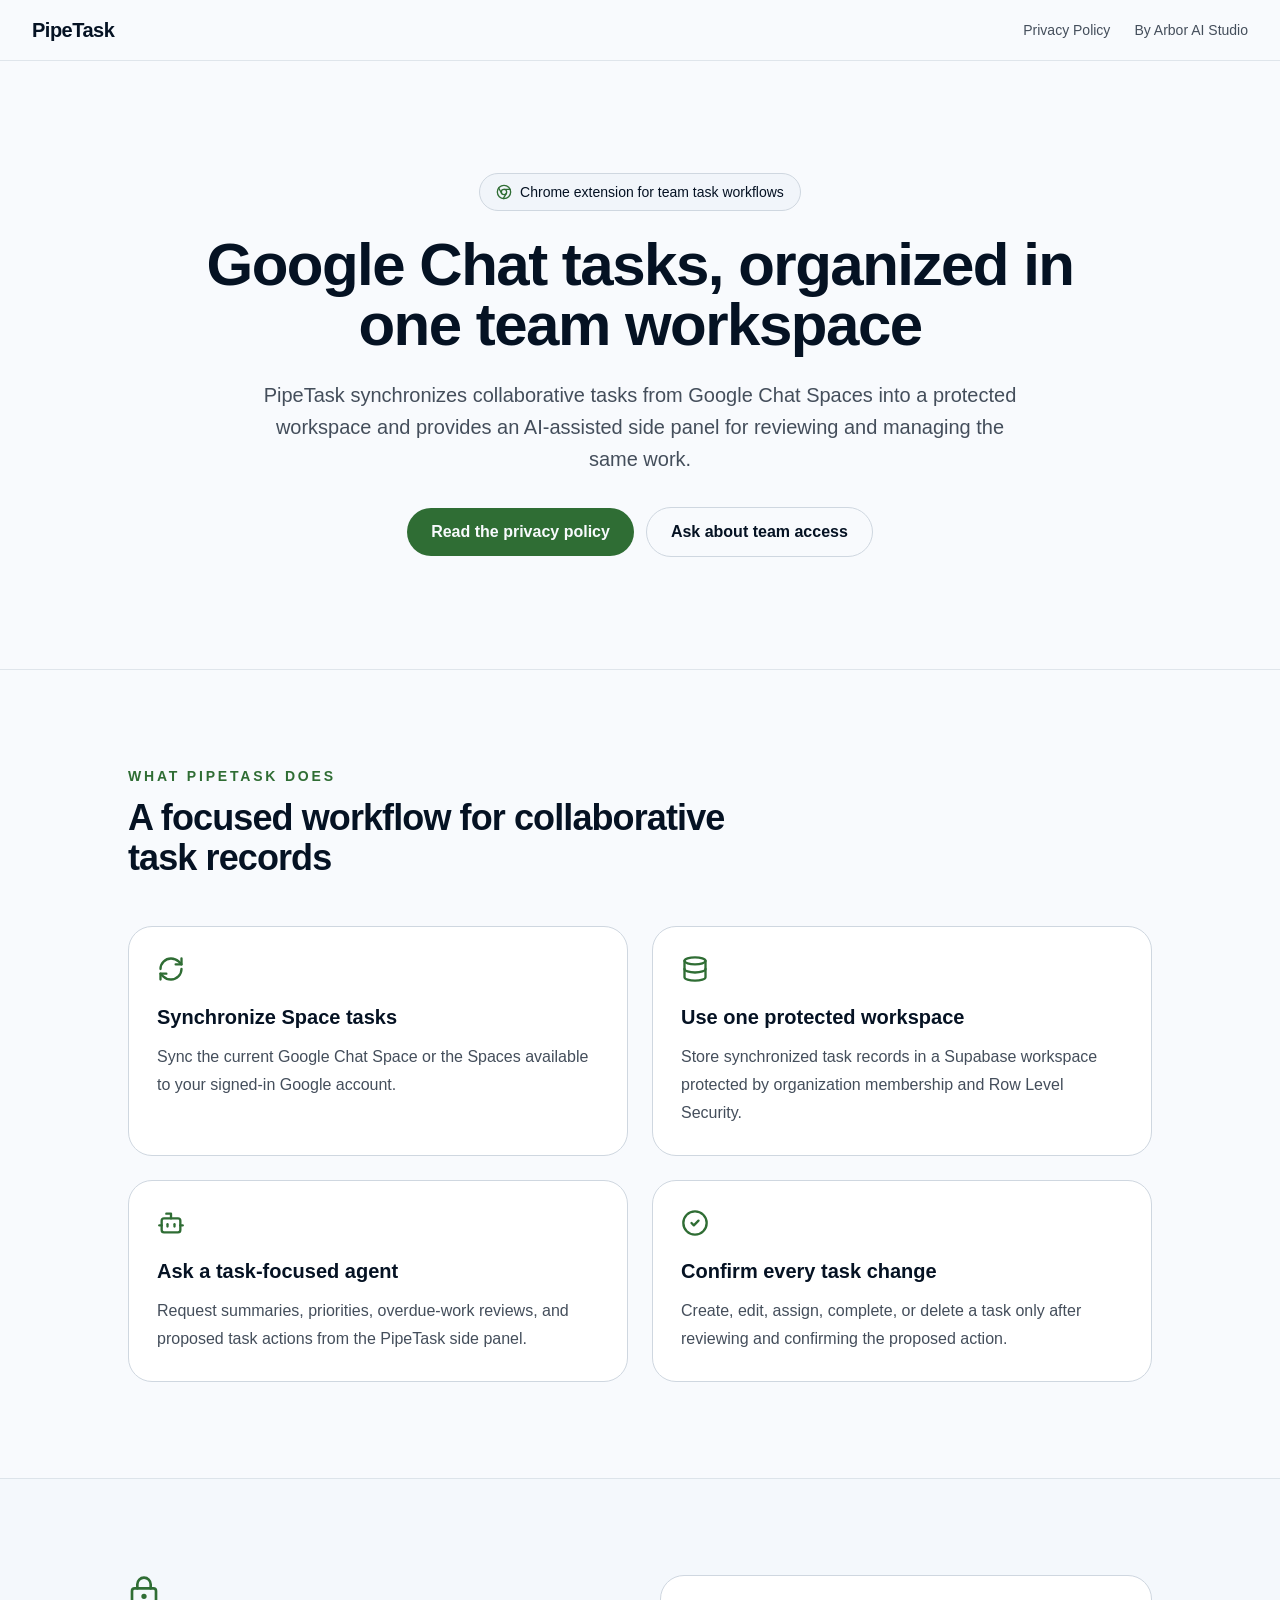
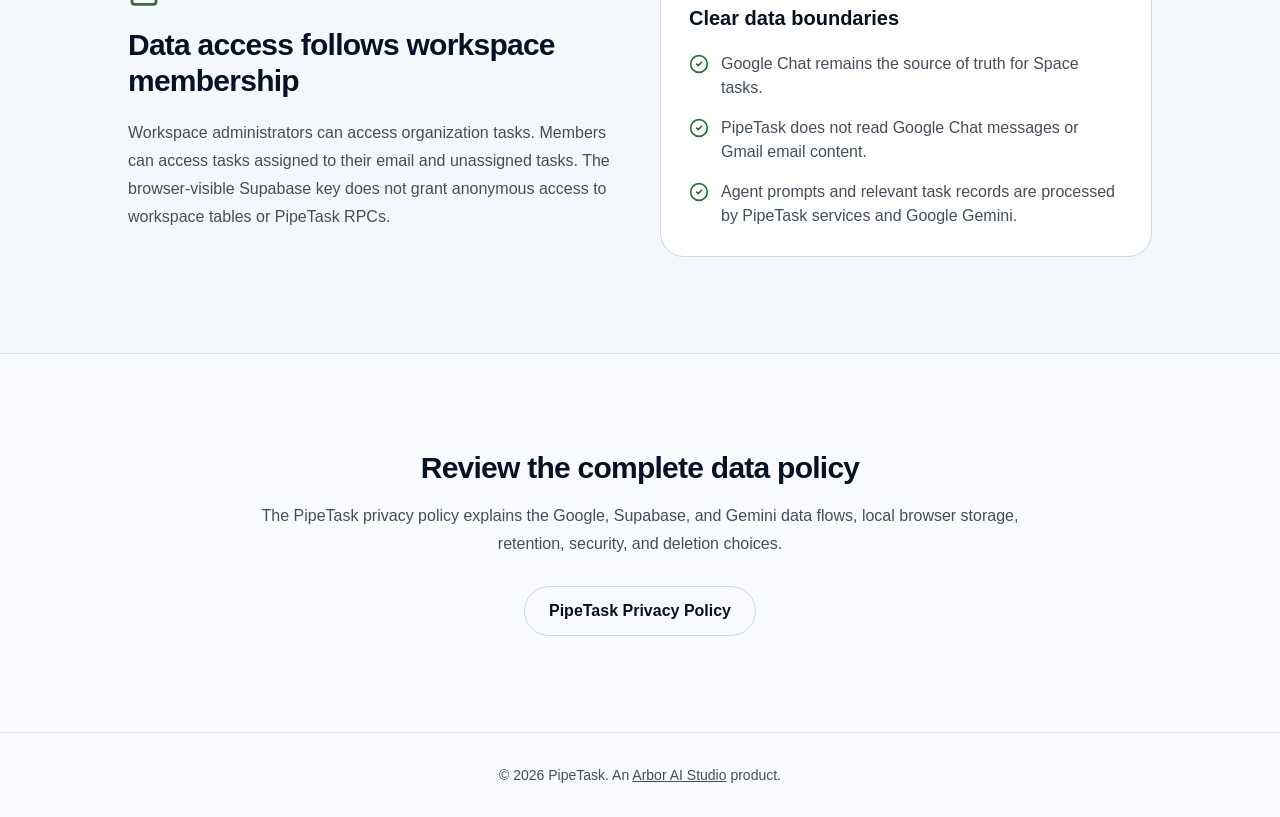
==== index.html @ 5730188e "Publish PipeTask website arboraistudio/code-pipetask-website@351ba326dbf4e23a617aa575cba2c855c7547c4" ====
<!DOCTYPE html><html lang="en"><head><meta charSet="utf-8"/><meta name="viewport" content="width=device-width, initial-scale=1"/><link rel="stylesheet" href="/_next/static/chunks/36r_zrh9l3noc.css" data-precedence="next"/><link rel="preload" as="script" fetchPriority="low" href="/_next/static/chunks/3z5q_p4msz2ha.js"/><script src="/_next/static/chunks/15orcrkp-_9ct.js" async=""></script><script src="/_next/static/chunks/2nykiepra7i1k.js" async=""></script><script src="/_next/static/chunks/0y-qmi6py9vt0.js" async=""></script><script src="/_next/static/chunks/turbopack-1_6kmb9wb6nxy.js" async=""></script><script src="/_next/static/chunks/05-c3ty_6dwfk.js" async=""></script><script src="/_next/static/chunks/14mrh2-p_w84d.js" async=""></script><script src="/_next/static/chunks/1rxncug86bump.js" async=""></script><title>PipeTask | Google Chat Task Workspace</title><meta name="description" content="PipeTask synchronizes Google Chat Space tasks into a protected team workspace with an AI-assisted Chrome side panel."/><link rel="canonical" href="https://pipetask.arboraistudio.com/"/><meta property="og:title" content="PipeTask | Google Chat Task Workspace"/><meta property="og:description" content="Synchronize Google Chat Space tasks, review team work, and confirm task actions from a Chrome side panel."/><meta property="og:url" content="https://pipetask.arboraistudio.com/"/><meta property="og:type" content="website"/><meta name="twitter:card" content="summary_large_image"/><meta name="twitter:title" content="PipeTask | Google Chat Task Workspace"/><meta name="twitter:description" content="Synchronize Google Chat Space tasks, review team work, and confirm task actions from a Chrome side panel."/><script src="/_next/static/chunks/0cz1d0mv5g_q7.js" noModule=""></script></head><body class="antialiased min-h-screen"><div hidden=""><!--$--><!--/$--></div><script type="application/ld+json">{"@context":"https://schema.org","@type":"SoftwareApplication","name":"PipeTask","applicationCategory":"BusinessApplication","operatingSystem":"Google Chrome","description":"A Chrome extension that synchronizes Google Chat Space tasks into a protected team workspace with an AI-assisted task interface.","url":"https://pipetask.arboraistudio.com/","creator":{"@type":"Organization","name":"Arbor AI Studio","url":"https://arboraistudio.com"},"featureList":["Synchronize Space tasks","Use one protected workspace","Ask a task-focused agent","Confirm every task change"]}</script><script type="application/ld+json">{"@context":"https://schema.org","@type":"BreadcrumbList","itemListElement":[{"@type":"ListItem","position":1,"name":"PipeTask","item":"https://pipetask.arboraistudio.com/"}]}</script><div class="min-h-screen"><header class="border-b border-border/60 py-4"><div class="mx-auto w-full max-w-screen-xl px-4 md:px-8"><div class="flex items-center justify-between"><a class="text-xl font-bold tracking-tight" href="/">PipeTask</a><nav class="flex items-center gap-6 text-sm font-medium"><a class="text-muted-foreground hover:text-foreground transition-colors" href="/privacy/">Privacy Policy</a><a href="https://arboraistudio.com" target="_blank" rel="noopener noreferrer" class="text-muted-foreground hover:text-foreground transition-colors">By Arbor AI Studio</a></nav></div></div></header><section class="border-b border-border/60 py-20 md:py-28"><div class="mx-auto w-full max-w-screen-xl px-4 md:px-8"><div class="mx-auto max-w-4xl text-center"><div class="mb-6 inline-flex items-center gap-2 rounded-full border border-border bg-muted/50 px-4 py-2 text-sm font-medium"><svg xmlns="http://www.w3.org/2000/svg" width="24" height="24" viewBox="0 0 24 24" fill="none" stroke="currentColor" stroke-width="2" stroke-linecap="round" stroke-linejoin="round" class="lucide lucide-chromium size-4 text-primary" aria-hidden="true"><path d="M10.88 21.94 15.46 14"></path><path d="M21.17 8H12"></path><path d="M3.95 6.06 8.54 14"></path><circle cx="12" cy="12" r="10"></circle><circle cx="12" cy="12" r="4"></circle></svg>Chrome extension for team task workflows</div><h1 class="text-4xl font-bold tracking-tight md:text-6xl">Google Chat tasks, organized in one team workspace</h1><p class="mx-auto mt-6 max-w-3xl text-lg leading-8 text-muted-foreground md:text-xl">PipeTask synchronizes collaborative tasks from Google Chat Spaces into a protected workspace and provides an AI-assisted side panel for reviewing and managing the same work.</p><div class="mt-8 flex flex-col items-center justify-center gap-3 sm:flex-row"><a class="inline-flex min-h-11 items-center justify-center rounded-full bg-primary px-6 py-3 font-semibold text-primary-foreground transition-colors hover:bg-primary/90" href="/privacy/">Read the privacy policy</a><a href="https://arboraistudio.com/contact" class="inline-flex min-h-11 items-center justify-center rounded-full border border-border px-6 py-3 font-semibold transition-colors hover:bg-muted">Ask about team access</a></div></div></div></section><section class="py-20 md:py-24"><div class="mx-auto w-full max-w-screen-xl px-4 md:px-8"><div class="mx-auto max-w-5xl"><div class="mb-12 max-w-2xl"><p class="text-sm font-semibold uppercase tracking-[0.2em] text-primary">What PipeTask does</p><h2 class="mt-3 text-3xl font-bold tracking-tight md:text-4xl">A focused workflow for collaborative task records</h2></div><div class="grid gap-6 md:grid-cols-2"><article class="rounded-3xl border border-border bg-card p-7"><svg xmlns="http://www.w3.org/2000/svg" width="24" height="24" viewBox="0 0 24 24" fill="none" stroke="currentColor" stroke-width="2" stroke-linecap="round" stroke-linejoin="round" class="lucide lucide-refresh-cw mb-5 size-7 text-primary" aria-hidden="true"><path d="M3 12a9 9 0 0 1 9-9 9.75 9.75 0 0 1 6.74 2.74L21 8"></path><path d="M21 3v5h-5"></path><path d="M21 12a9 9 0 0 1-9 9 9.75 9.75 0 0 1-6.74-2.74L3 16"></path><path d="M8 16H3v5"></path></svg><h3 class="text-xl font-semibold">Synchronize Space tasks</h3><p class="mt-3 leading-7 text-muted-foreground">Sync the current Google Chat Space or the Spaces available to your signed-in Google account.</p></article><article class="rounded-3xl border border-border bg-card p-7"><svg xmlns="http://www.w3.org/2000/svg" width="24" height="24" viewBox="0 0 24 24" fill="none" stroke="currentColor" stroke-width="2" stroke-linecap="round" stroke-linejoin="round" class="lucide lucide-database mb-5 size-7 text-primary" aria-hidden="true"><ellipse cx="12" cy="5" rx="9" ry="3"></ellipse><path d="M3 5V19A9 3 0 0 0 21 19V5"></path><path d="M3 12A9 3 0 0 0 21 12"></path></svg><h3 class="text-xl font-semibold">Use one protected workspace</h3><p class="mt-3 leading-7 text-muted-foreground">Store synchronized task records in a Supabase workspace protected by organization membership and Row Level Security.</p></article><article class="rounded-3xl border border-border bg-card p-7"><svg xmlns="http://www.w3.org/2000/svg" width="24" height="24" viewBox="0 0 24 24" fill="none" stroke="currentColor" stroke-width="2" stroke-linecap="round" stroke-linejoin="round" class="lucide lucide-bot mb-5 size-7 text-primary" aria-hidden="true"><path d="M12 8V4H8"></path><rect width="16" height="12" x="4" y="8" rx="2"></rect><path d="M2 14h2"></path><path d="M20 14h2"></path><path d="M15 13v2"></path><path d="M9 13v2"></path></svg><h3 class="text-xl font-semibold">Ask a task-focused agent</h3><p class="mt-3 leading-7 text-muted-foreground">Request summaries, priorities, overdue-work reviews, and proposed task actions from the PipeTask side panel.</p></article><article class="rounded-3xl border border-border bg-card p-7"><svg xmlns="http://www.w3.org/2000/svg" width="24" height="24" viewBox="0 0 24 24" fill="none" stroke="currentColor" stroke-width="2" stroke-linecap="round" stroke-linejoin="round" class="lucide lucide-circle-check mb-5 size-7 text-primary" aria-hidden="true"><circle cx="12" cy="12" r="10"></circle><path d="m9 12 2 2 4-4"></path></svg><h3 class="text-xl font-semibold">Confirm every task change</h3><p class="mt-3 leading-7 text-muted-foreground">Create, edit, assign, complete, or delete a task only after reviewing and confirming the proposed action.</p></article></div></div></div></section><section class="border-y border-border/60 bg-muted/30 py-20 md:py-24"><div class="mx-auto w-full max-w-screen-xl px-4 md:px-8"><div class="mx-auto grid max-w-5xl gap-10 md:grid-cols-2"><div><svg xmlns="http://www.w3.org/2000/svg" width="24" height="24" viewBox="0 0 24 24" fill="none" stroke="currentColor" stroke-width="2" stroke-linecap="round" stroke-linejoin="round" class="lucide lucide-lock-keyhole mb-5 size-8 text-primary" aria-hidden="true"><circle cx="12" cy="16" r="1"></circle><rect x="3" y="10" width="18" height="12" rx="2"></rect><path d="M7 10V7a5 5 0 0 1 10 0v3"></path></svg><h2 class="text-3xl font-bold tracking-tight">Data access follows workspace membership</h2><p class="mt-5 leading-7 text-muted-foreground">Workspace administrators can access organization tasks. Members can access tasks assigned to their email and unassigned tasks. The browser-visible Supabase key does not grant anonymous access to workspace tables or PipeTask RPCs.</p></div><div class="rounded-3xl border border-border bg-card p-7"><h2 class="text-xl font-semibold">Clear data boundaries</h2><ul class="mt-5 space-y-4 text-muted-foreground"><li class="flex gap-3"><svg xmlns="http://www.w3.org/2000/svg" width="24" height="24" viewBox="0 0 24 24" fill="none" stroke="currentColor" stroke-width="2" stroke-linecap="round" stroke-linejoin="round" class="lucide lucide-circle-check mt-0.5 size-5 shrink-0 text-primary" aria-hidden="true"><circle cx="12" cy="12" r="10"></circle><path d="m9 12 2 2 4-4"></path></svg>Google Chat remains the source of truth for Space tasks.</li><li class="flex gap-3"><svg xmlns="http://www.w3.org/2000/svg" width="24" height="24" viewBox="0 0 24 24" fill="none" stroke="currentColor" stroke-width="2" stroke-linecap="round" stroke-linejoin="round" class="lucide lucide-circle-check mt-0.5 size-5 shrink-0 text-primary" aria-hidden="true"><circle cx="12" cy="12" r="10"></circle><path d="m9 12 2 2 4-4"></path></svg>PipeTask does not read Google Chat messages or Gmail email content.</li><li class="flex gap-3"><svg xmlns="http://www.w3.org/2000/svg" width="24" height="24" viewBox="0 0 24 24" fill="none" stroke="currentColor" stroke-width="2" stroke-linecap="round" stroke-linejoin="round" class="lucide lucide-circle-check mt-0.5 size-5 shrink-0 text-primary" aria-hidden="true"><circle cx="12" cy="12" r="10"></circle><path d="m9 12 2 2 4-4"></path></svg>Agent prompts and relevant task records are processed by PipeTask services and Google Gemini.</li></ul></div></div></div></section><section class="py-20 md:py-24"><div class="mx-auto w-full max-w-screen-xl px-4 md:px-8"><div class="mx-auto max-w-3xl text-center"><h2 class="text-3xl font-bold tracking-tight">Review the complete data policy</h2><p class="mt-4 leading-7 text-muted-foreground">The PipeTask privacy policy explains the Google, Supabase, and Gemini data flows, local browser storage, retention, security, and deletion choices.</p><a class="mt-7 inline-flex min-h-11 items-center justify-center rounded-full border border-border px-6 py-3 font-semibold transition-colors hover:bg-muted" href="/privacy/">PipeTask Privacy Policy</a></div></div></section><footer class="border-t border-border/60 py-8 text-center text-sm text-muted-foreground"><div class="mx-auto w-full max-w-screen-xl px-4 md:px-8"><p>© <!-- -->2026<!-- --> PipeTask. An<!-- --> <a href="https://arboraistudio.com" target="_blank" rel="noopener noreferrer" class="underline hover:text-foreground">Arbor AI Studio</a> <!-- -->product.</p></div></footer></div><!--$--><!--/$--><script src="/_next/static/chunks/3z5q_p4msz2ha.js" id="_R_" async=""></script><script>(self.__next_f=self.__next_f||[]).push([0])</script><script>self.__next_f.push([1,"1:\"$Sreact.fragment\"\n2:I[39756,[\"/_next/static/chunks/05-c3ty_6dwfk.js\",\"/_next/static/chunks/14mrh2-p_w84d.js\"],\"default\"]\n3:I[37457,[\"/_next/static/chunks/05-c3ty_6dwfk.js\",\"/_next/static/chunks/14mrh2-p_w84d.js\"],\"default\"]\n4:I[22016,[\"/_next/static/chunks/05-c3ty_6dwfk.js\",\"/_next/static/chunks/14mrh2-p_w84d.js\",\"/_next/static/chunks/1rxncug86bump.js\"],\"\"]\n14:I[68027,[\"/_next/static/chunks/05-c3ty_6dwfk.js\",\"/_next/static/chunks/14mrh2-p_w84d.js\"],\"default\",1]\n:HL[\"/_next/static/chunks/36r_zrh9l3noc.css\",\"style\"]\n"])</script><script>self.__next_f.push([1,"0:{\"P\":null,\"c\":[\"\",\"\"],\"q\":\"\",\"i\":false,\"f\":[[[\"\",{\"children\":[\"__PAGE__\",{}]},\"$undefined\",\"$undefined\",16],[[\"$\",\"$1\",\"c\",{\"children\":[[[\"$\",\"link\",\"0\",{\"rel\":\"stylesheet\",\"href\":\"/_next/static/chunks/36r_zrh9l3noc.css\",\"precedence\":\"next\",\"crossOrigin\":\"$undefined\",\"nonce\":\"$undefined\"}],[\"$\",\"script\",\"script-0\",{\"src\":\"/_next/static/chunks/05-c3ty_6dwfk.js\",\"async\":true,\"nonce\":\"$undefined\"}],[\"$\",\"script\",\"script-1\",{\"src\":\"/_next/static/chunks/14mrh2-p_w84d.js\",\"async\":true,\"nonce\":\"$undefined\"}]],[\"$\",\"html\",null,{\"lang\":\"en\",\"children\":[\"$\",\"body\",null,{\"className\":\"antialiased min-h-screen\",\"children\":[\"$\",\"$L2\",null,{\"parallelRouterKey\":\"children\",\"error\":\"$undefined\",\"errorStyles\":\"$undefined\",\"errorScripts\":\"$undefined\",\"template\":[\"$\",\"$L3\",null,{}],\"templateStyles\":\"$undefined\",\"templateScripts\":\"$undefined\",\"notFound\":[[[\"$\",\"title\",null,{\"children\":\"404: This page could not be found.\"}],[\"$\",\"div\",null,{\"style\":{\"fontFamily\":\"system-ui,\\\"Segoe UI\\\",Roboto,Helvetica,Arial,sans-serif,\\\"Apple Color Emoji\\\",\\\"Segoe UI Emoji\\\"\",\"height\":\"100vh\",\"textAlign\":\"center\",\"display\":\"flex\",\"flexDirection\":\"column\",\"alignItems\":\"center\",\"justifyContent\":\"center\"},\"children\":[\"$\",\"div\",null,{\"children\":[[\"$\",\"style\",null,{\"dangerouslySetInnerHTML\":{\"__html\":\"body{color:#000;background:#fff;margin:0}.next-error-h1{border-right:1px solid rgba(0,0,0,.3)}@media (prefers-color-scheme:dark){body{color:#fff;background:#000}.next-error-h1{border-right:1px solid rgba(255,255,255,.3)}}\"}}],[\"$\",\"h1\",null,{\"className\":\"next-error-h1\",\"style\":{\"display\":\"inline-block\",\"margin\":\"0 20px 0 0\",\"padding\":\"0 23px 0 0\",\"fontSize\":24,\"fontWeight\":500,\"verticalAlign\":\"top\",\"lineHeight\":\"49px\"},\"children\":404}],[\"$\",\"div\",null,{\"style\":{\"display\":\"inline-block\"},\"children\":[\"$\",\"h2\",null,{\"style\":{\"fontSize\":14,\"fontWeight\":400,\"lineHeight\":\"49px\",\"margin\":0},\"children\":\"This page could not be found.\"}]}]]}]}]],[]],\"forbidden\":\"$undefined\",\"unauthorized\":\"$undefined\"}]}]}]]}],{\"children\":[[\"$\",\"$1\",\"c\",{\"children\":[[[\"$\",\"script\",null,{\"type\":\"application/ld+json\",\"dangerouslySetInnerHTML\":{\"__html\":\"{\\\"@context\\\":\\\"https://schema.org\\\",\\\"@type\\\":\\\"SoftwareApplication\\\",\\\"name\\\":\\\"PipeTask\\\",\\\"applicationCategory\\\":\\\"BusinessApplication\\\",\\\"operatingSystem\\\":\\\"Google Chrome\\\",\\\"description\\\":\\\"A Chrome extension that synchronizes Google Chat Space tasks into a protected team workspace with an AI-assisted task interface.\\\",\\\"url\\\":\\\"https://pipetask.arboraistudio.com/\\\",\\\"creator\\\":{\\\"@type\\\":\\\"Organization\\\",\\\"name\\\":\\\"Arbor AI Studio\\\",\\\"url\\\":\\\"https://arboraistudio.com\\\"},\\\"featureList\\\":[\\\"Synchronize Space tasks\\\",\\\"Use one protected workspace\\\",\\\"Ask a task-focused agent\\\",\\\"Confirm every task change\\\"]}\"}}],[\"$\",\"script\",null,{\"type\":\"application/ld+json\",\"dangerouslySetInnerHTML\":{\"__html\":\"{\\\"@context\\\":\\\"https://schema.org\\\",\\\"@type\\\":\\\"BreadcrumbList\\\",\\\"itemListElement\\\":[{\\\"@type\\\":\\\"ListItem\\\",\\\"position\\\":1,\\\"name\\\":\\\"PipeTask\\\",\\\"item\\\":\\\"https://pipetask.arboraistudio.com/\\\"}]}\"}}],[\"$\",\"div\",null,{\"className\":\"min-h-screen\",\"children\":[[\"$\",\"header\",null,{\"className\":\"border-b border-border/60 py-4\",\"children\":[\"$\",\"div\",null,{\"className\":\"mx-auto w-full max-w-screen-xl px-4 md:px-8\",\"children\":[\"$\",\"div\",null,{\"className\":\"flex items-center justify-between\",\"children\":[[\"$\",\"$L4\",null,{\"href\":\"/\",\"className\":\"text-xl font-bold tracking-tight\",\"children\":\"PipeTask\"}],[\"$\",\"nav\",null,{\"className\":\"flex items-center gap-6 text-sm font-medium\",\"children\":[[\"$\",\"$L4\",null,{\"href\":\"/privacy/\",\"className\":\"text-muted-foreground hover:text-foreground transition-colors\",\"children\":\"Privacy Policy\"}],[\"$\",\"a\",null,{\"href\":\"https://arboraistudio.com\",\"target\":\"_blank\",\"rel\":\"noopener noreferrer\",\"className\":\"text-muted-foreground hover:text-foreground transition-colors\",\"children\":\"By Arbor AI Studio\"}]]}]]}]}]}],[\"$\",\"section\",null,{\"className\":\"border-b border-border/60 py-20 md:py-28\",\"children\":[\"$\",\"div\",null,{\"className\":\"mx-auto w-full max-w-screen-xl px-4 md:px-8\",\"children\":[\"$\",\"div\",null,{\"className\":\"mx-auto max-w-4xl text-center\",\"children\":[[\"$\",\"div\",null,{\"className\":\"mb-6 inline-flex items-center gap-2 rounded-full border border-border bg-muted/50 px-4 py-2 text-sm font-medium\",\"children\":[[\"$\",\"svg\",null,{\"ref\":\"$undefined\",\"xmlns\":\"http://www.w3.org/2000/svg\",\"width\":24,\"height\":24,\"viewBox\":\"0 0 24 24\",\"fill\":\"none\",\"stroke\":\"currentColor\",\"strokeWidth\":2,\"strokeLinecap\":\"round\",\"strokeLinejoin\":\"round\",\"className\":\"lucide lucide-chromium size-4 text-primary\",\"aria-hidden\":\"true\",\"children\":[\"$L5\",\"$L6\",\"$L7\",\"$L8\",\"$L9\",\"$undefined\"]}],\"Chrome extension for team task workflows\"]}],\"$La\",\"$Lb\",\"$Lc\"]}]}]}],\"$Ld\",\"$Le\",\"$Lf\",\"$L10\"]}]],[\"$L11\"],\"$L12\"]}],{},null,false,null]},null,false,null],\"$L13\",false]],\"m\":\"$undefined\",\"G\":[\"$14\",[\"$L15\"]],\"S\":true,\"h\":null,\"s\":\"$undefined\",\"l\":\"$undefined\",\"p\":\"$undefined\",\"d\":\"$undefined\",\"b\":\"dr4EpOVZ57GRuIbWkRN1_\"}\n"])</script><script>self.__next_f.push([1,"16:I[97367,[\"/_next/static/chunks/05-c3ty_6dwfk.js\",\"/_next/static/chunks/14mrh2-p_w84d.js\"],\"OutletBoundary\"]\n17:\"$Sreact.suspense\"\n19:I[97367,[\"/_next/static/chunks/05-c3ty_6dwfk.js\",\"/_next/static/chunks/14mrh2-p_w84d.js\"],\"ViewportBoundary\"]\n1b:I[97367,[\"/_next/static/chunks/05-c3ty_6dwfk.js\",\"/_next/static/chunks/14mrh2-p_w84d.js\"],\"MetadataBoundary\"]\n5:[\"$\",\"path\",\"xkve6t\",{\"d\":\"M10.88 21.94 15.46 14\"}]\n6:[\"$\",\"path\",\"19dcdn\",{\"d\":\"M21.17 8H12\"}]\n7:[\"$\",\"path\",\"g8jz9m\",{\"d\":\"M3.95 6.06 8.54 14\"}]\n8:[\"$\",\"circle\",\"1mglay\",{\"cx\":\"12\",\"cy\":\"12\",\"r\":\"10\"}]\n9:[\"$\",\"circle\",\"4exip2\",{\"cx\":\"12\",\"cy\":\"12\",\"r\":\"4\"}]\na:[\"$\",\"h1\",null,{\"className\":\"text-4xl font-bold tracking-tight md:text-6xl\",\"children\":\"Google Chat tasks, organized in one team workspace\"}]\nb:[\"$\",\"p\",null,{\"className\":\"mx-auto mt-6 max-w-3xl text-lg leading-8 text-muted-foreground md:text-xl\",\"children\":\"PipeTask synchronizes collaborative tasks from Google Chat Spaces into a protected workspace and provides an AI-assisted side panel for reviewing and managing the same work.\"}]\nc:[\"$\",\"div\",null,{\"className\":\"mt-8 flex flex-col items-center justify-center gap-3 sm:flex-row\",\"children\":[[\"$\",\"$L4\",null,{\"href\":\"/privacy/\",\"className\":\"inline-flex min-h-11 items-center justify-center rounded-full bg-primary px-6 py-3 font-semibold text-primary-foreground transition-colors hover:bg-primary/90\",\"children\":\"Read the privacy policy\"}],[\"$\",\"a\",null,{\"href\":\"https://arboraistudio.com/contact\",\"className\":\"inline-flex min-h-11 items-center justify-center rounded-full border border-border px-6 py-3 font-semibold transition-colors hover:bg-muted\",\"children\":\"Ask about team access\"}]]}]\n"])</script><script>self.__next_f.push([1,"d:[\"$\",\"section\",null,{\"className\":\"py-20 md:py-24\",\"children\":[\"$\",\"div\",null,{\"className\":\"mx-auto w-full max-w-screen-xl px-4 md:px-8\",\"children\":[\"$\",\"div\",null,{\"className\":\"mx-auto max-w-5xl\",\"children\":[[\"$\",\"div\",null,{\"className\":\"mb-12 max-w-2xl\",\"children\":[[\"$\",\"p\",null,{\"className\":\"text-sm font-semibold uppercase tracking-[0.2em] text-primary\",\"children\":\"What PipeTask does\"}],[\"$\",\"h2\",null,{\"className\":\"mt-3 text-3xl font-bold tracking-tight md:text-4xl\",\"children\":\"A focused workflow for collaborative task records\"}]]}],[\"$\",\"div\",null,{\"className\":\"grid gap-6 md:grid-cols-2\",\"children\":[[\"$\",\"article\",\"Synchronize Space tasks\",{\"className\":\"rounded-3xl border border-border bg-card p-7\",\"children\":[[\"$\",\"svg\",null,{\"ref\":\"$undefined\",\"xmlns\":\"http://www.w3.org/2000/svg\",\"width\":24,\"height\":24,\"viewBox\":\"0 0 24 24\",\"fill\":\"none\",\"stroke\":\"currentColor\",\"strokeWidth\":2,\"strokeLinecap\":\"round\",\"strokeLinejoin\":\"round\",\"className\":\"lucide lucide-refresh-cw mb-5 size-7 text-primary\",\"aria-hidden\":\"true\",\"children\":[[\"$\",\"path\",\"v9h5vc\",{\"d\":\"M3 12a9 9 0 0 1 9-9 9.75 9.75 0 0 1 6.74 2.74L21 8\"}],[\"$\",\"path\",\"1q7to0\",{\"d\":\"M21 3v5h-5\"}],[\"$\",\"path\",\"3uifl3\",{\"d\":\"M21 12a9 9 0 0 1-9 9 9.75 9.75 0 0 1-6.74-2.74L3 16\"}],[\"$\",\"path\",\"1cv678\",{\"d\":\"M8 16H3v5\"}],\"$undefined\"]}],[\"$\",\"h3\",null,{\"className\":\"text-xl font-semibold\",\"children\":\"Synchronize Space tasks\"}],[\"$\",\"p\",null,{\"className\":\"mt-3 leading-7 text-muted-foreground\",\"children\":\"Sync the current Google Chat Space or the Spaces available to your signed-in Google account.\"}]]}],[\"$\",\"article\",\"Use one protected workspace\",{\"className\":\"rounded-3xl border border-border bg-card p-7\",\"children\":[[\"$\",\"svg\",null,{\"ref\":\"$undefined\",\"xmlns\":\"http://www.w3.org/2000/svg\",\"width\":24,\"height\":24,\"viewBox\":\"0 0 24 24\",\"fill\":\"none\",\"stroke\":\"currentColor\",\"strokeWidth\":2,\"strokeLinecap\":\"round\",\"strokeLinejoin\":\"round\",\"className\":\"lucide lucide-database mb-5 size-7 text-primary\",\"aria-hidden\":\"true\",\"children\":[[\"$\",\"ellipse\",\"msslwz\",{\"cx\":\"12\",\"cy\":\"5\",\"rx\":\"9\",\"ry\":\"3\"}],[\"$\",\"path\",\"1wlel7\",{\"d\":\"M3 5V19A9 3 0 0 0 21 19V5\"}],[\"$\",\"path\",\"mv7ke4\",{\"d\":\"M3 12A9 3 0 0 0 21 12\"}],\"$undefined\"]}],[\"$\",\"h3\",null,{\"className\":\"text-xl font-semibold\",\"children\":\"Use one protected workspace\"}],[\"$\",\"p\",null,{\"className\":\"mt-3 leading-7 text-muted-foreground\",\"children\":\"Store synchronized task records in a Supabase workspace protected by organization membership and Row Level Security.\"}]]}],[\"$\",\"article\",\"Ask a task-focused agent\",{\"className\":\"rounded-3xl border border-border bg-card p-7\",\"children\":[[\"$\",\"svg\",null,{\"ref\":\"$undefined\",\"xmlns\":\"http://www.w3.org/2000/svg\",\"width\":24,\"height\":24,\"viewBox\":\"0 0 24 24\",\"fill\":\"none\",\"stroke\":\"currentColor\",\"strokeWidth\":2,\"strokeLinecap\":\"round\",\"strokeLinejoin\":\"round\",\"className\":\"lucide lucide-bot mb-5 size-7 text-primary\",\"aria-hidden\":\"true\",\"children\":[[\"$\",\"path\",\"hb8ula\",{\"d\":\"M12 8V4H8\"}],[\"$\",\"rect\",\"enze0r\",{\"width\":\"16\",\"height\":\"12\",\"x\":\"4\",\"y\":\"8\",\"rx\":\"2\"}],[\"$\",\"path\",\"vft8re\",{\"d\":\"M2 14h2\"}],[\"$\",\"path\",\"4cs60a\",{\"d\":\"M20 14h2\"}],[\"$\",\"path\",\"1xurst\",{\"d\":\"M15 13v2\"}],[\"$\",\"path\",\"rq6x2g\",{\"d\":\"M9 13v2\"}],\"$undefined\"]}],[\"$\",\"h3\",null,{\"className\":\"text-xl font-semibold\",\"children\":\"Ask a task-focused agent\"}],[\"$\",\"p\",null,{\"className\":\"mt-3 leading-7 text-muted-foreground\",\"children\":\"Request summaries, priorities, overdue-work reviews, and proposed task actions from the PipeTask side panel.\"}]]}],[\"$\",\"article\",\"Confirm every task change\",{\"className\":\"rounded-3xl border border-border bg-card p-7\",\"children\":[[\"$\",\"svg\",null,{\"ref\":\"$undefined\",\"xmlns\":\"http://www.w3.org/2000/svg\",\"width\":24,\"height\":24,\"viewBox\":\"0 0 24 24\",\"fill\":\"none\",\"stroke\":\"currentColor\",\"strokeWidth\":2,\"strokeLinecap\":\"round\",\"strokeLinejoin\":\"round\",\"className\":\"lucide lucide-circle-check mb-5 size-7 text-primary\",\"aria-hidden\":\"true\",\"children\":[[\"$\",\"circle\",\"1mglay\",{\"cx\":\"12\",\"cy\":\"12\",\"r\":\"10\"}],[\"$\",\"path\",\"dzmm74\",{\"d\":\"m9 12 2 2 4-4\"}],\"$undefined\"]}],[\"$\",\"h3\",null,{\"className\":\"text-xl font-semibold\",\"children\":\"Confirm every task change\"}],[\"$\",\"p\",null,{\"className\":\"mt-3 leading-7 text-muted-foreground\",\"children\":\"Create, edit, assign, complete, or delete a task only after reviewing and confirming the proposed action.\"}]]}]]}]]}]}]}]\n"])</script><script>self.__next_f.push([1,"e:[\"$\",\"section\",null,{\"className\":\"border-y border-border/60 bg-muted/30 py-20 md:py-24\",\"children\":[\"$\",\"div\",null,{\"className\":\"mx-auto w-full max-w-screen-xl px-4 md:px-8\",\"children\":[\"$\",\"div\",null,{\"className\":\"mx-auto grid max-w-5xl gap-10 md:grid-cols-2\",\"children\":[[\"$\",\"div\",null,{\"children\":[[\"$\",\"svg\",null,{\"ref\":\"$undefined\",\"xmlns\":\"http://www.w3.org/2000/svg\",\"width\":24,\"height\":24,\"viewBox\":\"0 0 24 24\",\"fill\":\"none\",\"stroke\":\"currentColor\",\"strokeWidth\":2,\"strokeLinecap\":\"round\",\"strokeLinejoin\":\"round\",\"className\":\"lucide lucide-lock-keyhole mb-5 size-8 text-primary\",\"aria-hidden\":\"true\",\"children\":[[\"$\",\"circle\",\"1au0dj\",{\"cx\":\"12\",\"cy\":\"16\",\"r\":\"1\"}],[\"$\",\"rect\",\"6s8ecr\",{\"x\":\"3\",\"y\":\"10\",\"width\":\"18\",\"height\":\"12\",\"rx\":\"2\"}],[\"$\",\"path\",\"1pqi11\",{\"d\":\"M7 10V7a5 5 0 0 1 10 0v3\"}],\"$undefined\"]}],[\"$\",\"h2\",null,{\"className\":\"text-3xl font-bold tracking-tight\",\"children\":\"Data access follows workspace membership\"}],[\"$\",\"p\",null,{\"className\":\"mt-5 leading-7 text-muted-foreground\",\"children\":\"Workspace administrators can access organization tasks. Members can access tasks assigned to their email and unassigned tasks. The browser-visible Supabase key does not grant anonymous access to workspace tables or PipeTask RPCs.\"}]]}],[\"$\",\"div\",null,{\"className\":\"rounded-3xl border border-border bg-card p-7\",\"children\":[[\"$\",\"h2\",null,{\"className\":\"text-xl font-semibold\",\"children\":\"Clear data boundaries\"}],[\"$\",\"ul\",null,{\"className\":\"mt-5 space-y-4 text-muted-foreground\",\"children\":[[\"$\",\"li\",null,{\"className\":\"flex gap-3\",\"children\":[[\"$\",\"svg\",null,{\"ref\":\"$undefined\",\"xmlns\":\"http://www.w3.org/2000/svg\",\"width\":24,\"height\":24,\"viewBox\":\"0 0 24 24\",\"fill\":\"none\",\"stroke\":\"currentColor\",\"strokeWidth\":2,\"strokeLinecap\":\"round\",\"strokeLinejoin\":\"round\",\"className\":\"lucide lucide-circle-check mt-0.5 size-5 shrink-0 text-primary\",\"aria-hidden\":\"true\",\"children\":[[\"$\",\"circle\",\"1mglay\",{\"cx\":\"12\",\"cy\":\"12\",\"r\":\"10\"}],[\"$\",\"path\",\"dzmm74\",{\"d\":\"m9 12 2 2 4-4\"}],\"$undefined\"]}],\"Google Chat remains the source of truth for Space tasks.\"]}],[\"$\",\"li\",null,{\"className\":\"flex gap-3\",\"children\":[[\"$\",\"svg\",null,{\"ref\":\"$undefined\",\"xmlns\":\"http://www.w3.org/2000/svg\",\"width\":24,\"height\":24,\"viewBox\":\"0 0 24 24\",\"fill\":\"none\",\"stroke\":\"currentColor\",\"strokeWidth\":2,\"strokeLinecap\":\"round\",\"strokeLinejoin\":\"round\",\"className\":\"lucide lucide-circle-check mt-0.5 size-5 shrink-0 text-primary\",\"aria-hidden\":\"true\",\"children\":[[\"$\",\"circle\",\"1mglay\",{\"cx\":\"12\",\"cy\":\"12\",\"r\":\"10\"}],[\"$\",\"path\",\"dzmm74\",{\"d\":\"m9 12 2 2 4-4\"}],\"$undefined\"]}],\"PipeTask does not read Google Chat messages or Gmail email content.\"]}],[\"$\",\"li\",null,{\"className\":\"flex gap-3\",\"children\":[[\"$\",\"svg\",null,{\"ref\":\"$undefined\",\"xmlns\":\"http://www.w3.org/2000/svg\",\"width\":24,\"height\":24,\"viewBox\":\"0 0 24 24\",\"fill\":\"none\",\"stroke\":\"currentColor\",\"strokeWidth\":2,\"strokeLinecap\":\"round\",\"strokeLinejoin\":\"round\",\"className\":\"lucide lucide-circle-check mt-0.5 size-5 shrink-0 text-primary\",\"aria-hidden\":\"true\",\"children\":[[\"$\",\"circle\",\"1mglay\",{\"cx\":\"12\",\"cy\":\"12\",\"r\":\"10\"}],[\"$\",\"path\",\"dzmm74\",{\"d\":\"m9 12 2 2 4-4\"}],\"$undefined\"]}],\"Agent prompts and relevant task records are processed by PipeTask services and Google Gemini.\"]}]]}]]}]]}]}]}]\n"])</script><script>self.__next_f.push([1,"f:[\"$\",\"section\",null,{\"className\":\"py-20 md:py-24\",\"children\":[\"$\",\"div\",null,{\"className\":\"mx-auto w-full max-w-screen-xl px-4 md:px-8\",\"children\":[\"$\",\"div\",null,{\"className\":\"mx-auto max-w-3xl text-center\",\"children\":[[\"$\",\"h2\",null,{\"className\":\"text-3xl font-bold tracking-tight\",\"children\":\"Review the complete data policy\"}],[\"$\",\"p\",null,{\"className\":\"mt-4 leading-7 text-muted-foreground\",\"children\":\"The PipeTask privacy policy explains the Google, Supabase, and Gemini data flows, local browser storage, retention, security, and deletion choices.\"}],[\"$\",\"$L4\",null,{\"href\":\"/privacy/\",\"className\":\"mt-7 inline-flex min-h-11 items-center justify-center rounded-full border border-border px-6 py-3 font-semibold transition-colors hover:bg-muted\",\"children\":\"PipeTask Privacy Policy\"}]]}]}]}]\n10:[\"$\",\"footer\",null,{\"className\":\"border-t border-border/60 py-8 text-center text-sm text-muted-foreground\",\"children\":[\"$\",\"div\",null,{\"className\":\"mx-auto w-full max-w-screen-xl px-4 md:px-8\",\"children\":[\"$\",\"p\",null,{\"children\":[\"© \",2026,\" PipeTask. An\",\" \",[\"$\",\"a\",null,{\"href\":\"https://arboraistudio.com\",\"target\":\"_blank\",\"rel\":\"noopener noreferrer\",\"className\":\"underline hover:text-foreground\",\"children\":\"Arbor AI Studio\"}],\" \",\"product.\"]}]}]}]\n11:[\"$\",\"script\",\"script-0\",{\"src\":\"/_next/static/chunks/1rxncug86bump.js\",\"async\":true,\"nonce\":\"$undefined\"}]\n12:[\"$\",\"$L16\",null,{\"children\":[\"$\",\"$17\",null,{\"name\":\"Next.MetadataOutlet\",\"children\":\"$@18\"}]}]\n13:[\"$\",\"$1\",\"h\",{\"children\":[null,[\"$\",\"$L19\",null,{\"children\":\"$L1a\"}],[\"$\",\"div\",null,{\"hidden\":true,\"children\":[\"$\",\"$L1b\",null,{\"children\":[\"$\",\"$17\",null,{\"name\":\"Next.Metadata\",\"children\":\"$L1c\"}]}]}],null]}]\n15:[\"$\",\"link\",\"0\",{\"rel\":\"stylesheet\",\"href\":\"/_next/static/chunks/36r_zrh9l3noc.css\",\"precedence\":\"next\",\"crossOrigin\":\"$undefined\",\"nonce\":\"$undefined\"}]\n"])</script><script>self.__next_f.push([1,"1a:[[\"$\",\"meta\",\"0\",{\"charSet\":\"utf-8\"}],[\"$\",\"meta\",\"1\",{\"name\":\"viewport\",\"content\":\"width=device-width, initial-scale=1\"}]]\n"])</script><script>self.__next_f.push([1,"18:null\n1c:[[\"$\",\"title\",\"0\",{\"children\":\"PipeTask | Google Chat Task Workspace\"}],[\"$\",\"meta\",\"1\",{\"name\":\"description\",\"content\":\"PipeTask synchronizes Google Chat Space tasks into a protected team workspace with an AI-assisted Chrome side panel.\"}],[\"$\",\"link\",\"2\",{\"rel\":\"canonical\",\"href\":\"https://pipetask.arboraistudio.com/\"}],[\"$\",\"meta\",\"3\",{\"property\":\"og:title\",\"content\":\"PipeTask | Google Chat Task Workspace\"}],[\"$\",\"meta\",\"4\",{\"property\":\"og:description\",\"content\":\"Synchronize Google Chat Space tasks, review team work, and confirm task actions from a Chrome side panel.\"}],[\"$\",\"meta\",\"5\",{\"property\":\"og:url\",\"content\":\"https://pipetask.arboraistudio.com/\"}],[\"$\",\"meta\",\"6\",{\"property\":\"og:type\",\"content\":\"website\"}],[\"$\",\"meta\",\"7\",{\"name\":\"twitter:card\",\"content\":\"summary_large_image\"}],[\"$\",\"meta\",\"8\",{\"name\":\"twitter:title\",\"content\":\"PipeTask | Google Chat Task Workspace\"}],[\"$\",\"meta\",\"9\",{\"name\":\"twitter:description\",\"content\":\"Synchronize Google Chat Space tasks, review team work, and confirm task actions from a Chrome side panel.\"}]]\n"])</script></body></html>
---- _next/static/chunks/36r_zrh9l3noc.css ----
@layer properties{@supports (((-webkit-hyphens:none)) and (not (margin-trim:inline))) or ((-moz-orient:inline) and (not (color:rgb(from red r g b)))){*,:before,:after,::backdrop{--tw-space-y-reverse:0;--tw-border-style:solid;--tw-leading:initial;--tw-font-weight:initial;--tw-tracking:initial}}}@layer theme{:root,:host{--font-sans:-apple-system, BlinkMacSystemFont, "Segoe UI", Roboto, "Helvetica Neue", "Noto Sans", Arial, sans-serif, "Apple Color Emoji", "Segoe UI Emoji", "Segoe UI Symbol", "Noto Color Emoji";--font-mono:ui-monospace, SFMono-Regular, Menlo, Monaco, Consolas, "Liberation Mono", "Courier New", monospace;--spacing:.25rem;--breakpoint-xl:80rem;--container-2xl:42rem;--container-3xl:48rem;--container-4xl:56rem;--container-5xl:64rem;--text-sm:.875rem;--text-sm--line-height:calc(1.25 / .875);--text-lg:1.125rem;--text-lg--line-height:calc(1.75 / 1.125);--text-xl:1.25rem;--text-xl--line-height:calc(1.75 / 1.25);--text-2xl:1.5rem;--text-2xl--line-height:calc(2 / 1.5);--text-3xl:1.875rem;--text-3xl--line-height:calc(2.25 / 1.875);--text-4xl:2.25rem;--text-4xl--line-height:calc(2.5 / 2.25);--text-5xl:3rem;--text-5xl--line-height:1;--text-6xl:3.75rem;--text-6xl--line-height:1;--font-weight-medium:500;--font-weight-semibold:600;--font-weight-bold:700;--tracking-tight:-.025em;--radius-2xl:1rem;--radius-3xl:1.5rem;--default-transition-duration:.15s;--default-transition-timing-function:cubic-bezier(.4, 0, .2, 1);--default-font-family:var(--font-sans);--default-mono-font-family:var(--font-mono)}}@layer base{*,:after,:before,::backdrop{box-sizing:border-box;border:0 solid;margin:0;padding:0}::file-selector-button{box-sizing:border-box;border:0 solid;margin:0;padding:0}html,:host{-webkit-text-size-adjust:100%;tab-size:4;line-height:1.5;font-family:var(--default-font-family,-apple-system, BlinkMacSystemFont, "Segoe UI", Roboto, "Helvetica Neue", "Noto Sans", Arial, sans-serif, "Apple Color Emoji", "Segoe UI Emoji", "Segoe UI Symbol", "Noto Color Emoji");font-feature-settings:var(--default-font-feature-settings,normal);font-variation-settings:var(--default-font-variation-settings,normal);-webkit-tap-highlight-color:transparent}hr{height:0;color:inherit;border-top-width:1px}abbr:where([title]){-webkit-text-decoration:underline dotted;text-decoration:underline dotted}h1,h2,h3,h4,h5,h6{font-size:inherit;font-weight:inherit}a{color:inherit;-webkit-text-decoration:inherit;-webkit-text-decoration:inherit;-webkit-text-decoration:inherit;-webkit-text-decoration:inherit;text-decoration:inherit}b,strong{font-weight:bolder}code,kbd,samp,pre{font-family:var(--default-mono-font-family,ui-monospace, SFMono-Regular, Menlo, Monaco, Consolas, "Liberation Mono", "Courier New", monospace);font-feature-settings:var(--default-mono-font-feature-settings,normal);font-variation-settings:var(--default-mono-font-variation-settings,normal);font-size:1em}small{font-size:80%}sub,sup{vertical-align:baseline;font-size:75%;line-height:0;position:relative}sub{bottom:-.25em}sup{top:-.5em}table{text-indent:0;border-color:inherit;border-collapse:collapse}:-moz-focusring:where(:not(iframe)){outline:auto}progress{vertical-align:baseline}summary{display:list-item}ol,ul,menu{list-style:none}img,svg,video,canvas,audio,iframe,embed,object{vertical-align:middle;display:block}img,video{max-width:100%;height:auto}button,input,select,optgroup,textarea{font:inherit;font-feature-settings:inherit;font-variation-settings:inherit;letter-spacing:inherit;color:inherit;opacity:1;background-color:#0000;border-radius:0}::file-selector-button{font:inherit;font-feature-settings:inherit;font-variation-settings:inherit;letter-spacing:inherit;color:inherit;opacity:1;background-color:#0000;border-radius:0}:where(select:is([multiple],[size])) optgroup{font-weight:bolder}:where(select:is([multiple],[size])) optgroup option{padding-inline-start:20px}::file-selector-button{margin-inline-end:4px}::placeholder{opacity:1}@supports (not ((-webkit-appearance:-apple-pay-button))) or (contain-intrinsic-size:1px){::placeholder{color:currentColor}@supports (color:color-mix(in lab, red, red)){::placeholder{color:color-mix(in oklab, currentcolor 50%, transparent)}}}textarea{resize:vertical}::-webkit-search-decoration{-webkit-appearance:none}::-webkit-date-and-time-value{min-height:1lh;text-align:inherit}::-webkit-datetime-edit{display:inline-flex}::-webkit-datetime-edit-fields-wrapper{padding:0}::-webkit-datetime-edit{padding-block:0}::-webkit-datetime-edit-year-field{padding-block:0}::-webkit-datetime-edit-month-field{padding-block:0}::-webkit-datetime-edit-day-field{padding-block:0}::-webkit-datetime-edit-hour-field{padding-block:0}::-webkit-datetime-edit-minute-field{padding-block:0}::-webkit-datetime-edit-second-field{padding-block:0}::-webkit-datetime-edit-millisecond-field{padding-block:0}::-webkit-datetime-edit-meridiem-field{padding-block:0}::-webkit-calendar-picker-indicator{line-height:1}:-moz-ui-invalid{box-shadow:none}button,input:where([type=button],[type=reset],[type=submit]){appearance:button}::file-selector-button{appearance:button}::-webkit-inner-spin-button{height:auto}::-webkit-outer-spin-button{height:auto}[hidden]:where(:not([hidden=until-found])){display:none!important}}@layer components;@layer utilities{.static{position:static}.mx-auto{margin-inline:auto}.mt-0\.5{margin-top:calc(var(--spacing) * .5)}.mt-3{margin-top:calc(var(--spacing) * 3)}.mt-4{margin-top:calc(var(--spacing) * 4)}.mt-5{margin-top:calc(var(--spacing) * 5)}.mt-6{margin-top:calc(var(--spacing) * 6)}.mt-7{margin-top:calc(var(--spacing) * 7)}.mt-8{margin-top:calc(var(--spacing) * 8)}.mb-5{margin-bottom:calc(var(--spacing) * 5)}.mb-6{margin-bottom:calc(var(--spacing) * 6)}.mb-12{margin-bottom:calc(var(--spacing) * 12)}.contents{display:contents}.flex{display:flex}.grid{display:grid}.inline-flex{display:inline-flex}.size-4{width:calc(var(--spacing) * 4);height:calc(var(--spacing) * 4)}.size-5{width:calc(var(--spacing) * 5);height:calc(var(--spacing) * 5)}.size-7{width:calc(var(--spacing) * 7);height:calc(var(--spacing) * 7)}.size-8{width:calc(var(--spacing) * 8);height:calc(var(--spacing) * 8)}.min-h-11{min-height:calc(var(--spacing) * 11)}.min-h-screen{min-height:100vh}.w-full{width:100%}.max-w-2xl{max-width:var(--container-2xl)}.max-w-3xl{max-width:var(--container-3xl)}.max-w-4xl{max-width:var(--container-4xl)}.max-w-5xl{max-width:var(--container-5xl)}.max-w-screen-xl{max-width:var(--breakpoint-xl)}.shrink-0{flex-shrink:0}.list-disc{list-style-type:disc}.flex-col{flex-direction:column}.flex-col-reverse{flex-direction:column-reverse}.items-center{align-items:center}.justify-between{justify-content:space-between}.justify-center{justify-content:center}.gap-2{gap:calc(var(--spacing) * 2)}.gap-3{gap:calc(var(--spacing) * 3)}.gap-6{gap:calc(var(--spacing) * 6)}.gap-10{gap:calc(var(--spacing) * 10)}:where(.space-y-3>:not(:last-child)){--tw-space-y-reverse:0;margin-block-start:calc(calc(var(--spacing) * 3) * var(--tw-space-y-reverse));margin-block-end:calc(calc(var(--spacing) * 3) * calc(1 - var(--tw-space-y-reverse)))}:where(.space-y-4>:not(:last-child)){--tw-space-y-reverse:0;margin-block-start:calc(calc(var(--spacing) * 4) * var(--tw-space-y-reverse));margin-block-end:calc(calc(var(--spacing) * 4) * calc(1 - var(--tw-space-y-reverse)))}:where(.space-y-9>:not(:last-child)){--tw-space-y-reverse:0;margin-block-start:calc(calc(var(--spacing) * 9) * var(--tw-space-y-reverse));margin-block-end:calc(calc(var(--spacing) * 9) * calc(1 - var(--tw-space-y-reverse)))}:where(.space-y-10>:not(:last-child)){--tw-space-y-reverse:0;margin-block-start:calc(calc(var(--spacing) * 10) * var(--tw-space-y-reverse));margin-block-end:calc(calc(var(--spacing) * 10) * calc(1 - var(--tw-space-y-reverse)))}.rounded-2xl{border-radius:var(--radius-2xl)}.rounded-3xl{border-radius:var(--radius-3xl)}.rounded-full{border-radius:3.40282e38px}.border{border-style:var(--tw-border-style);border-width:1px}.border-y{border-block-style:var(--tw-border-style);border-block-width:1px}.border-t{border-top-style:var(--tw-border-style);border-top-width:1px}.border-b{border-bottom-style:var(--tw-border-style);border-bottom-width:1px}.border-border,.border-border\/60{border-color:var(--border)}@supports (color:color-mix(in lab, red, red)){.border-border\/60{border-color:color-mix(in oklab, var(--border) 60%, transparent)}}.bg-card{background-color:var(--card)}.bg-muted,.bg-muted\/30{background-color:var(--muted)}@supports (color:color-mix(in lab, red, red)){.bg-muted\/30{background-color:color-mix(in oklab, var(--muted) 30%, transparent)}}.bg-muted\/50{background-color:var(--muted)}@supports (color:color-mix(in lab, red, red)){.bg-muted\/50{background-color:color-mix(in oklab, var(--muted) 50%, transparent)}}.bg-primary{background-color:var(--primary)}.p-5{padding:calc(var(--spacing) * 5)}.p-7{padding:calc(var(--spacing) * 7)}.px-4{padding-inline:calc(var(--spacing) * 4)}.px-6{padding-inline:calc(var(--spacing) * 6)}.py-2{padding-block:calc(var(--spacing) * 2)}.py-3{padding-block:calc(var(--spacing) * 3)}.py-4{padding-block:calc(var(--spacing) * 4)}.py-8{padding-block:calc(var(--spacing) * 8)}.py-20{padding-block:calc(var(--spacing) * 20)}.pt-8{padding-top:calc(var(--spacing) * 8)}.pl-6{padding-left:calc(var(--spacing) * 6)}.text-center{text-align:center}.text-2xl{font-size:var(--text-2xl);line-height:var(--tw-leading,var(--text-2xl--line-height))}.text-3xl{font-size:var(--text-3xl);line-height:var(--tw-leading,var(--text-3xl--line-height))}.text-4xl{font-size:var(--text-4xl);line-height:var(--tw-leading,var(--text-4xl--line-height))}.text-lg{font-size:var(--text-lg);line-height:var(--tw-leading,var(--text-lg--line-height))}.text-sm{font-size:var(--text-sm);line-height:var(--tw-leading,var(--text-sm--line-height))}.text-xl{font-size:var(--text-xl);line-height:var(--tw-leading,var(--text-xl--line-height))}.leading-7{--tw-leading:calc(var(--spacing) * 7);line-height:calc(var(--spacing) * 7)}.leading-8{--tw-leading:calc(var(--spacing) * 8);line-height:calc(var(--spacing) * 8)}.font-bold{--tw-font-weight:var(--font-weight-bold);font-weight:var(--font-weight-bold)}.font-medium{--tw-font-weight:var(--font-weight-medium);font-weight:var(--font-weight-medium)}.font-semibold{--tw-font-weight:var(--font-weight-semibold);font-weight:var(--font-weight-semibold)}.tracking-\[0\.2em\]{--tw-tracking:.2em;letter-spacing:.2em}.tracking-tight{--tw-tracking:var(--tracking-tight);letter-spacing:var(--tracking-tight)}.text-foreground\/90{color:var(--foreground)}@supports (color:color-mix(in lab, red, red)){.text-foreground\/90{color:color-mix(in oklab, var(--foreground) 90%, transparent)}}.text-muted-foreground{color:var(--muted-foreground)}.text-primary{color:var(--primary)}.text-primary-foreground{color:var(--primary-foreground)}.uppercase{text-transform:uppercase}.underline{text-decoration-line:underline}.underline-offset-4{text-underline-offset:4px}.antialiased{-webkit-font-smoothing:antialiased;-moz-osx-font-smoothing:grayscale}.transition-colors{transition-property:color,background-color,border-color,outline-color,text-decoration-color,fill,stroke,--tw-gradient-from,--tw-gradient-via,--tw-gradient-to;transition-timing-function:var(--tw-ease,var(--default-transition-timing-function));transition-duration:var(--tw-duration,var(--default-transition-duration))}@media (hover:hover){.hover\:bg-muted:hover{background-color:var(--muted)}.hover\:bg-primary\/90:hover{background-color:var(--primary)}@supports (color:color-mix(in lab, red, red)){.hover\:bg-primary\/90:hover{background-color:color-mix(in oklab, var(--primary) 90%, transparent)}}.hover\:text-foreground:hover{color:var(--foreground)}}@media (min-width:40rem){.sm\:flex-row{flex-direction:row}}@media (min-width:48rem){.md\:grid-cols-2{grid-template-columns:repeat(2,minmax(0,1fr))}.md\:px-8{padding-inline:calc(var(--spacing) * 8)}.md\:py-24{padding-block:calc(var(--spacing) * 24)}.md\:py-28{padding-block:calc(var(--spacing) * 28)}.md\:text-4xl{font-size:var(--text-4xl);line-height:var(--tw-leading,var(--text-4xl--line-height))}.md\:text-5xl{font-size:var(--text-5xl);line-height:var(--tw-leading,var(--text-5xl--line-height))}.md\:text-6xl{font-size:var(--text-6xl);line-height:var(--tw-leading,var(--text-6xl--line-height))}.md\:text-xl{font-size:var(--text-xl);line-height:var(--tw-leading,var(--text-xl--line-height))}}}:root{--background:#f8fafd;--foreground:#051223;--card:#fff;--card-foreground:#051223;--primary:#2f6d34;--primary-foreground:#f8fafd;--muted:#ebf1f7;--muted-foreground:#444e5b;--border:#cfd7e0;--ring:#2f6d34}@supports (color:lab(0% 0 0)){:root{--background:lab(98.2562% -.553459 -1.78938);--foreground:lab(5.09439% -.308447 -13.0889);--card:lab(100% 0 0);--card-foreground:lab(5.09439% -.308447 -13.0889);--primary:lab(41.0105% -30.8672 25.6561);--primary-foreground:lab(98.2562% -.553459 -1.78938);--muted:lab(94.7716% -1.09154 -3.57003);--muted-foreground:lab(32.6491% -1.64527 -8.99054);--border:lab(85.4859% -1.60843 -5.33944);--ring:lab(41.0105% -30.8672 25.6561)}}@media (prefers-color-scheme:dark){:root{--background:#030b1a;--foreground:#eff2f6;--card:#0b1726;--card-foreground:#eff2f6;--primary:#6cb26f;--primary-foreground:#020713;--muted:#15202d;--muted-foreground:#a4acb4;--border:#ffffff1f;--ring:#6cb26f}@supports (color:lab(0% 0 0)){:root{--background:lab(2.93922% -.114888 -9.09078);--foreground:lab(95.3554% -.662148 -2.14612);--card:lab(7.06762% -.872262 -12.1524);--card-foreground:lab(95.3554% -.662148 -2.14612);--primary:lab(66.6863% -33.5986 27.2525);--primary-foreground:lab(1.91469% -.0847578 -5.83697);--muted:lab(11.7208% -1.33529 -10.5855);--muted-foreground:lab(69.8252% -1.59481 -5.33232);--border:lab(100% 0 0/.12);--ring:lab(66.6863% -33.5986 27.2525)}}}body{background-color:var(--background);color:var(--foreground);font-family:-apple-system,BlinkMacSystemFont,Segoe UI,Roboto,Helvetica Neue,Arial,sans-serif}@property --tw-space-y-reverse{syntax:"*";inherits:false;initial-value:0}@property --tw-border-style{syntax:"*";inherits:false;initial-value:solid}@property --tw-leading{syntax:"*";inherits:false}@property --tw-font-weight{syntax:"*";inherits:false}@property --tw-tracking{syntax:"*";inherits:false}
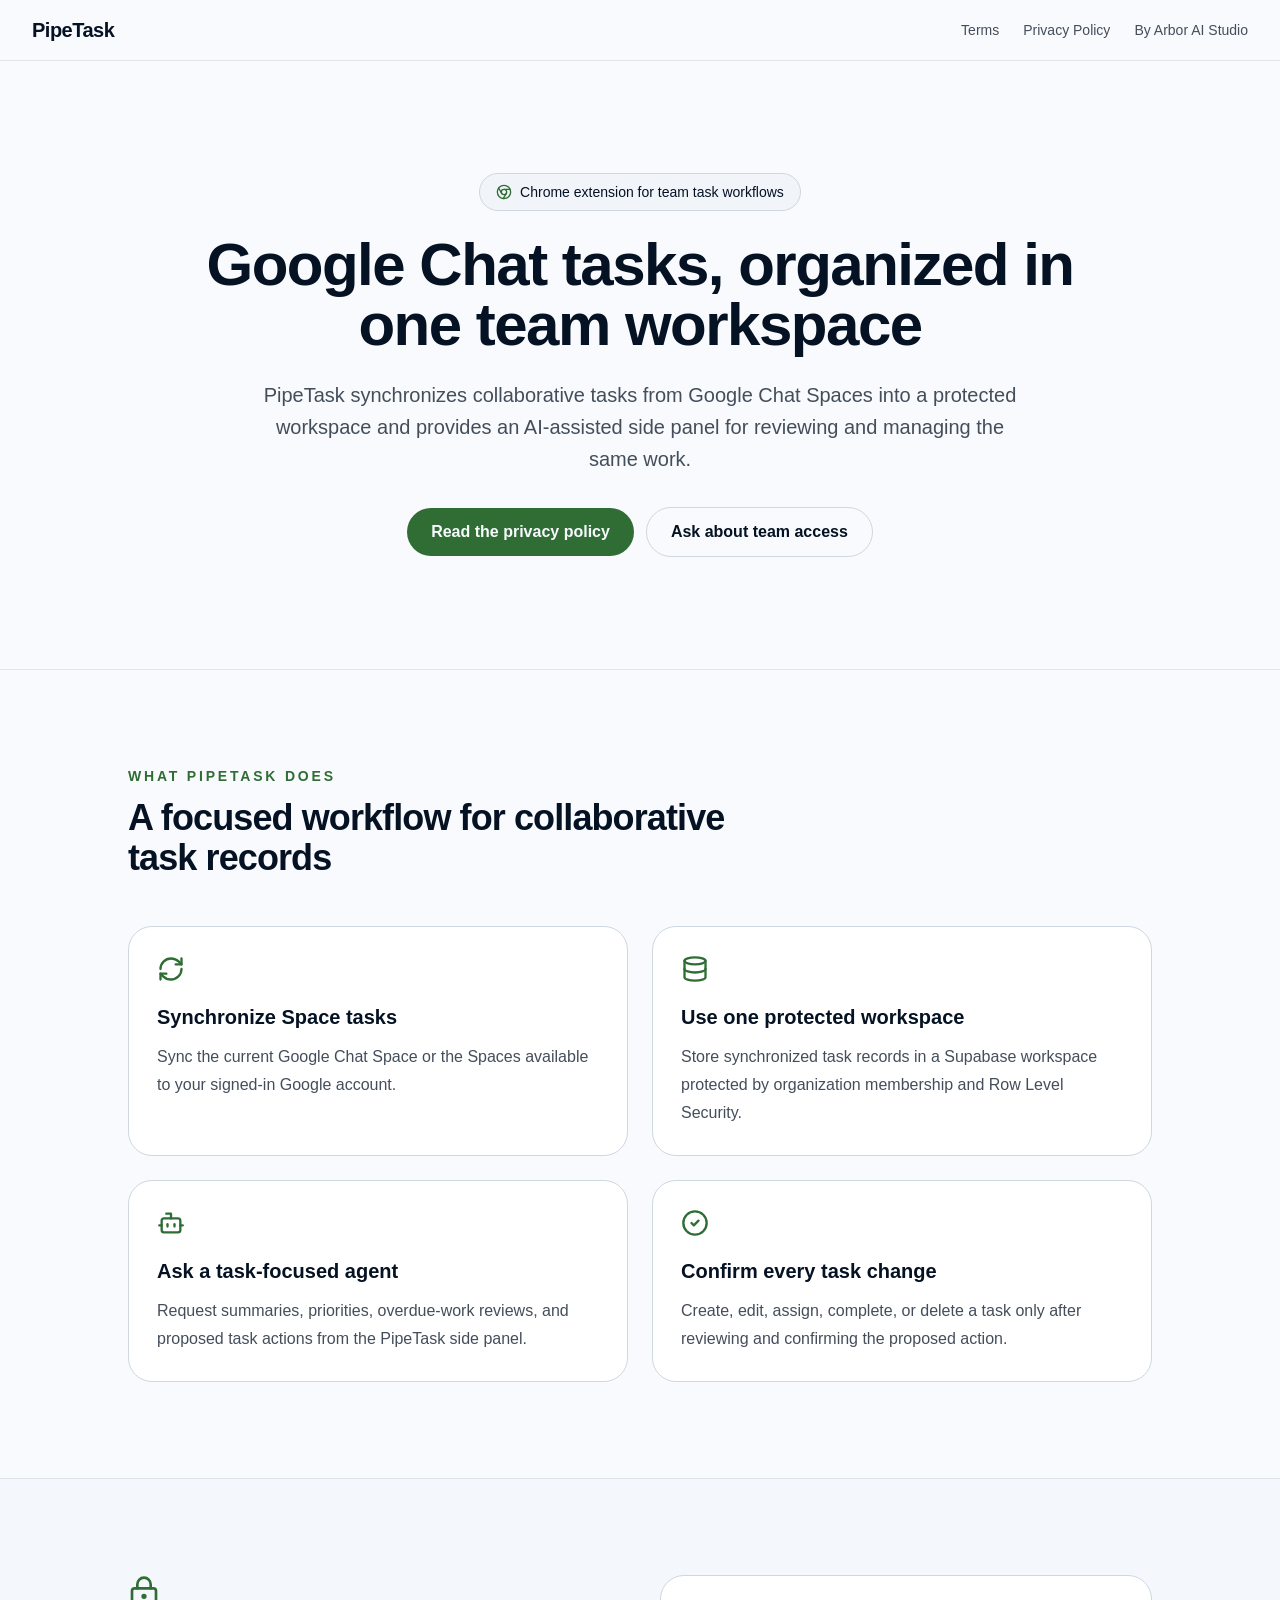
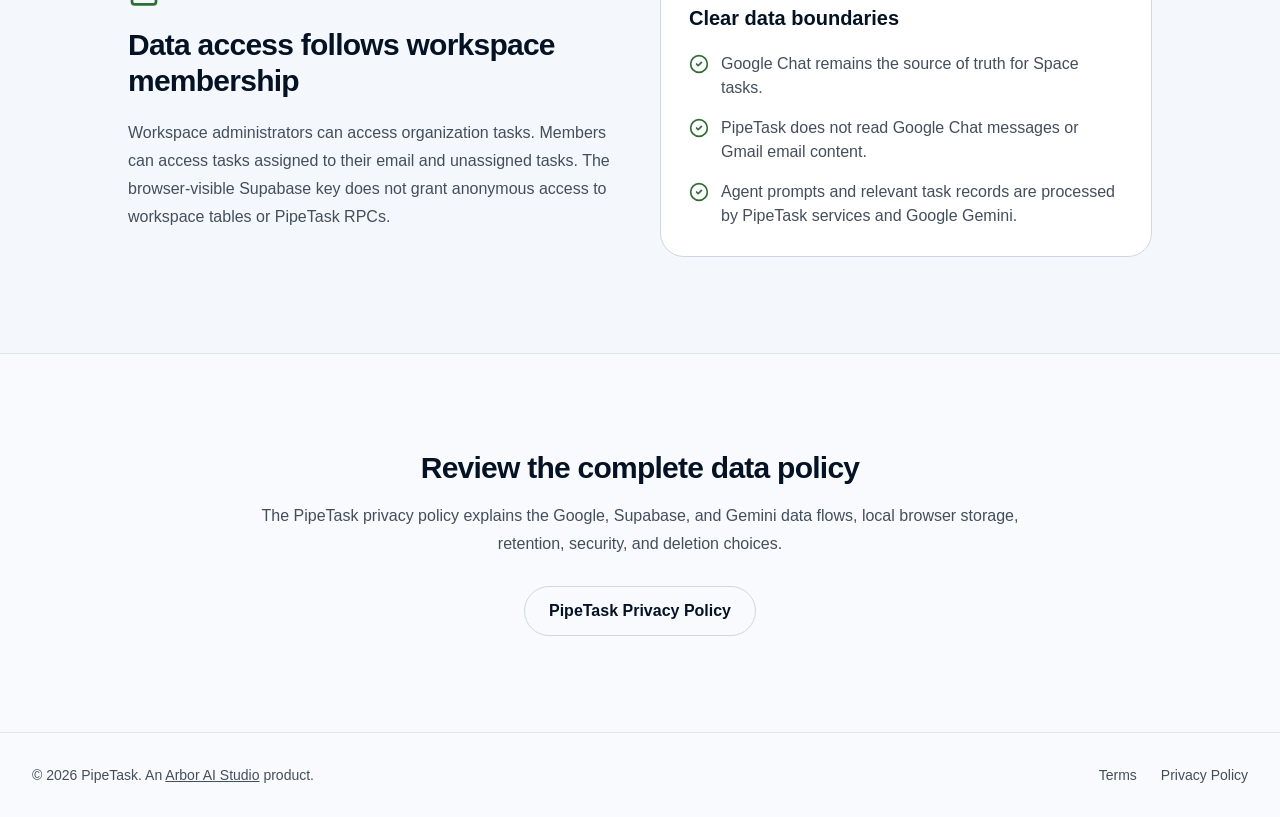
==== commit f23c0d2f: "Publish PipeTask website arboraistudio/code-pipetask-website@08bf9629f638e4dfd05cca244d6db596267eb1e" ====
--- a/index.html
+++ b/index.html
@@ -1 +1 @@
-<!DOCTYPE html><html lang="en"><head><meta charSet="utf-8"/><meta name="viewport" content="width=device-width, initial-scale=1"/><link rel="stylesheet" href="/_next/static/chunks/36r_zrh9l3noc.css" data-precedence="next"/><link rel="preload" as="script" fetchPriority="low" href="/_next/static/chunks/3z5q_p4msz2ha.js"/><script src="/_next/static/chunks/15orcrkp-_9ct.js" async=""></script><script src="/_next/static/chunks/2nykiepra7i1k.js" async=""></script><script src="/_next/static/chunks/0y-qmi6py9vt0.js" async=""></script><script src="/_next/static/chunks/turbopack-1_6kmb9wb6nxy.js" async=""></script><script src="/_next/static/chunks/05-c3ty_6dwfk.js" async=""></script><script src="/_next/static/chunks/14mrh2-p_w84d.js" async=""></script><script src="/_next/static/chunks/1rxncug86bump.js" async=""></script><title>PipeTask | Google Chat Task Workspace</title><meta name="description" content="PipeTask synchronizes Google Chat Space tasks into a protected team workspace with an AI-assisted Chrome side panel."/><link rel="canonical" href="https://pipetask.arboraistudio.com/"/><meta property="og:title" content="PipeTask | Google Chat Task Workspace"/><meta property="og:description" content="Synchronize Google Chat Space tasks, review team work, and confirm task actions from a Chrome side panel."/><meta property="og:url" content="https://pipetask.arboraistudio.com/"/><meta property="og:type" content="website"/><meta name="twitter:card" content="summary_large_image"/><meta name="twitter:title" content="PipeTask | Google Chat Task Workspace"/><meta name="twitter:description" content="Synchronize Google Chat Space tasks, review team work, and confirm task actions from a Chrome side panel."/><script src="/_next/static/chunks/0cz1d0mv5g_q7.js" noModule=""></script></head><body class="antialiased min-h-screen"><div hidden=""><!--$--><!--/$--></div><script type="application/ld+json">{"@context":"https://schema.org","@type":"SoftwareApplication","name":"PipeTask","applicationCategory":"BusinessApplication","operatingSystem":"Google Chrome","description":"A Chrome extension that synchronizes Google Chat Space tasks into a protected team workspace with an AI-assisted task interface.","url":"https://pipetask.arboraistudio.com/","creator":{"@type":"Organization","name":"Arbor AI Studio","url":"https://arboraistudio.com"},"featureList":["Synchronize Space tasks","Use one protected workspace","Ask a task-focused agent","Confirm every task change"]}</script><script type="application/ld+json">{"@context":"https://schema.org","@type":"BreadcrumbList","itemListElement":[{"@type":"ListItem","position":1,"name":"PipeTask","item":"https://pipetask.arboraistudio.com/"}]}</script><div class="min-h-screen"><header class="border-b border-border/60 py-4"><div class="mx-auto w-full max-w-screen-xl px-4 md:px-8"><div class="flex items-center justify-between"><a class="text-xl font-bold tracking-tight" href="/">PipeTask</a><nav class="flex items-center gap-6 text-sm font-medium"><a class="text-muted-foreground hover:text-foreground transition-colors" href="/privacy/">Privacy Policy</a><a href="https://arboraistudio.com" target="_blank" rel="noopener noreferrer" class="text-muted-foreground hover:text-foreground transition-colors">By Arbor AI Studio</a></nav></div></div></header><section class="border-b border-border/60 py-20 md:py-28"><div class="mx-auto w-full max-w-screen-xl px-4 md:px-8"><div class="mx-auto max-w-4xl text-center"><div class="mb-6 inline-flex items-center gap-2 rounded-full border border-border bg-muted/50 px-4 py-2 text-sm font-medium"><svg xmlns="http://www.w3.org/2000/svg" width="24" height="24" viewBox="0 0 24 24" fill="none" stroke="currentColor" stroke-width="2" stroke-linecap="round" stroke-linejoin="round" class="lucide lucide-chromium size-4 text-primary" aria-hidden="true"><path d="M10.88 21.94 15.46 14"></path><path d="M21.17 8H12"></path><path d="M3.95 6.06 8.54 14"></path><circle cx="12" cy="12" r="10"></circle><circle cx="12" cy="12" r="4"></circle></svg>Chrome extension for team task workflows</div><h1 class="text-4xl font-bold tracking-tight md:text-6xl">Google Chat tasks, organized in one team workspace</h1><p class="mx-auto mt-6 max-w-3xl text-lg leading-8 text-muted-foreground md:text-xl">PipeTask synchronizes collaborative tasks from Google Chat Spaces into a protected workspace and provides an AI-assisted side panel for reviewing and managing the same work.</p><div class="mt-8 flex flex-col items-center justify-center gap-3 sm:flex-row"><a class="inline-flex min-h-11 items-center justify-center rounded-full bg-primary px-6 py-3 font-semibold text-primary-foreground transition-colors hover:bg-primary/90" href="/privacy/">Read the privacy policy</a><a href="https://arboraistudio.com/contact" class="inline-flex min-h-11 items-center justify-center rounded-full border border-border px-6 py-3 font-semibold transition-colors hover:bg-muted">Ask about team access</a></div></div></div></section><section class="py-20 md:py-24"><div class="mx-auto w-full max-w-screen-xl px-4 md:px-8"><div class="mx-auto max-w-5xl"><div class="mb-12 max-w-2xl"><p class="text-sm font-semibold uppercase tracking-[0.2em] text-primary">What PipeTask does</p><h2 class="mt-3 text-3xl font-bold tracking-tight md:text-4xl">A focused workflow for collaborative task records</h2></div><div class="grid gap-6 md:grid-cols-2"><article class="rounded-3xl border border-border bg-card p-7"><svg xmlns="http://www.w3.org/2000/svg" width="24" height="24" viewBox="0 0 24 24" fill="none" stroke="currentColor" stroke-width="2" stroke-linecap="round" stroke-linejoin="round" class="lucide lucide-refresh-cw mb-5 size-7 text-primary" aria-hidden="true"><path d="M3 12a9 9 0 0 1 9-9 9.75 9.75 0 0 1 6.74 2.74L21 8"></path><path d="M21 3v5h-5"></path><path d="M21 12a9 9 0 0 1-9 9 9.75 9.75 0 0 1-6.74-2.74L3 16"></path><path d="M8 16H3v5"></path></svg><h3 class="text-xl font-semibold">Synchronize Space tasks</h3><p class="mt-3 leading-7 text-muted-foreground">Sync the current Google Chat Space or the Spaces available to your signed-in Google account.</p></article><article class="rounded-3xl border border-border bg-card p-7"><svg xmlns="http://www.w3.org/2000/svg" width="24" height="24" viewBox="0 0 24 24" fill="none" stroke="currentColor" stroke-width="2" stroke-linecap="round" stroke-linejoin="round" class="lucide lucide-database mb-5 size-7 text-primary" aria-hidden="true"><ellipse cx="12" cy="5" rx="9" ry="3"></ellipse><path d="M3 5V19A9 3 0 0 0 21 19V5"></path><path d="M3 12A9 3 0 0 0 21 12"></path></svg><h3 class="text-xl font-semibold">Use one protected workspace</h3><p class="mt-3 leading-7 text-muted-foreground">Store synchronized task records in a Supabase workspace protected by organization membership and Row Level Security.</p></article><article class="rounded-3xl border border-border bg-card p-7"><svg xmlns="http://www.w3.org/2000/svg" width="24" height="24" viewBox="0 0 24 24" fill="none" stroke="currentColor" stroke-width="2" stroke-linecap="round" stroke-linejoin="round" class="lucide lucide-bot mb-5 size-7 text-primary" aria-hidden="true"><path d="M12 8V4H8"></path><rect width="16" height="12" x="4" y="8" rx="2"></rect><path d="M2 14h2"></path><path d="M20 14h2"></path><path d="M15 13v2"></path><path d="M9 13v2"></path></svg><h3 class="text-xl font-semibold">Ask a task-focused agent</h3><p class="mt-3 leading-7 text-muted-foreground">Request summaries, priorities, overdue-work reviews, and proposed task actions from the PipeTask side panel.</p></article><article class="rounded-3xl border border-border bg-card p-7"><svg xmlns="http://www.w3.org/2000/svg" width="24" height="24" viewBox="0 0 24 24" fill="none" stroke="currentColor" stroke-width="2" stroke-linecap="round" stroke-linejoin="round" class="lucide lucide-circle-check mb-5 size-7 text-primary" aria-hidden="true"><circle cx="12" cy="12" r="10"></circle><path d="m9 12 2 2 4-4"></path></svg><h3 class="text-xl font-semibold">Confirm every task change</h3><p class="mt-3 leading-7 text-muted-foreground">Create, edit, assign, complete, or delete a task only after reviewing and confirming the proposed action.</p></article></div></div></div></section><section class="border-y border-border/60 bg-muted/30 py-20 md:py-24"><div class="mx-auto w-full max-w-screen-xl px-4 md:px-8"><div class="mx-auto grid max-w-5xl gap-10 md:grid-cols-2"><div><svg xmlns="http://www.w3.org/2000/svg" width="24" height="24" viewBox="0 0 24 24" fill="none" stroke="currentColor" stroke-width="2" stroke-linecap="round" stroke-linejoin="round" class="lucide lucide-lock-keyhole mb-5 size-8 text-primary" aria-hidden="true"><circle cx="12" cy="16" r="1"></circle><rect x="3" y="10" width="18" height="12" rx="2"></rect><path d="M7 10V7a5 5 0 0 1 10 0v3"></path></svg><h2 class="text-3xl font-bold tracking-tight">Data access follows workspace membership</h2><p class="mt-5 leading-7 text-muted-foreground">Workspace administrators can access organization tasks. Members can access tasks assigned to their email and unassigned tasks. The browser-visible Supabase key does not grant anonymous access to workspace tables or PipeTask RPCs.</p></div><div class="rounded-3xl border border-border bg-card p-7"><h2 class="text-xl font-semibold">Clear data boundaries</h2><ul class="mt-5 space-y-4 text-muted-foreground"><li class="flex gap-3"><svg xmlns="http://www.w3.org/2000/svg" width="24" height="24" viewBox="0 0 24 24" fill="none" stroke="currentColor" stroke-width="2" stroke-linecap="round" stroke-linejoin="round" class="lucide lucide-circle-check mt-0.5 size-5 shrink-0 text-primary" aria-hidden="true"><circle cx="12" cy="12" r="10"></circle><path d="m9 12 2 2 4-4"></path></svg>Google Chat remains the source of truth for Space tasks.</li><li class="flex gap-3"><svg xmlns="http://www.w3.org/2000/svg" width="24" height="24" viewBox="0 0 24 24" fill="none" stroke="currentColor" stroke-width="2" stroke-linecap="round" stroke-linejoin="round" class="lucide lucide-circle-check mt-0.5 size-5 shrink-0 text-primary" aria-hidden="true"><circle cx="12" cy="12" r="10"></circle><path d="m9 12 2 2 4-4"></path></svg>PipeTask does not read Google Chat messages or Gmail email content.</li><li class="flex gap-3"><svg xmlns="http://www.w3.org/2000/svg" width="24" height="24" viewBox="0 0 24 24" fill="none" stroke="currentColor" stroke-width="2" stroke-linecap="round" stroke-linejoin="round" class="lucide lucide-circle-check mt-0.5 size-5 shrink-0 text-primary" aria-hidden="true"><circle cx="12" cy="12" r="10"></circle><path d="m9 12 2 2 4-4"></path></svg>Agent prompts and relevant task records are processed by PipeTask services and Google Gemini.</li></ul></div></div></div></section><section class="py-20 md:py-24"><div class="mx-auto w-full max-w-screen-xl px-4 md:px-8"><div class="mx-auto max-w-3xl text-center"><h2 class="text-3xl font-bold tracking-tight">Review the complete data policy</h2><p class="mt-4 leading-7 text-muted-foreground">The PipeTask privacy policy explains the Google, Supabase, and Gemini data flows, local browser storage, retention, security, and deletion choices.</p><a class="mt-7 inline-flex min-h-11 items-center justify-center rounded-full border border-border px-6 py-3 font-semibold transition-colors hover:bg-muted" href="/privacy/">PipeTask Privacy Policy</a></div></div></section><footer class="border-t border-border/60 py-8 text-center text-sm text-muted-foreground"><div class="mx-auto w-full max-w-screen-xl px-4 md:px-8"><p>© <!-- -->2026<!-- --> PipeTask. An<!-- --> <a href="https://arboraistudio.com" target="_blank" rel="noopener noreferrer" class="underline hover:text-foreground">Arbor AI Studio</a> <!-- -->product.</p></div></footer></div><!--$--><!--/$--><script src="/_next/static/chunks/3z5q_p4msz2ha.js" id="_R_" async=""></script><script>(self.__next_f=self.__next_f||[]).push([0])</script><script>self.__next_f.push([1,"1:\"$Sreact.fragment\"\n2:I[39756,[\"/_next/static/chunks/05-c3ty_6dwfk.js\",\"/_next/static/chunks/14mrh2-p_w84d.js\"],\"default\"]\n3:I[37457,[\"/_next/static/chunks/05-c3ty_6dwfk.js\",\"/_next/static/chunks/14mrh2-p_w84d.js\"],\"default\"]\n4:I[22016,[\"/_next/static/chunks/05-c3ty_6dwfk.js\",\"/_next/static/chunks/14mrh2-p_w84d.js\",\"/_next/static/chunks/1rxncug86bump.js\"],\"\"]\n14:I[68027,[\"/_next/static/chunks/05-c3ty_6dwfk.js\",\"/_next/static/chunks/14mrh2-p_w84d.js\"],\"default\",1]\n:HL[\"/_next/static/chunks/36r_zrh9l3noc.css\",\"style\"]\n"])</script><script>self.__next_f.push([1,"0:{\"P\":null,\"c\":[\"\",\"\"],\"q\":\"\",\"i\":false,\"f\":[[[\"\",{\"children\":[\"__PAGE__\",{}]},\"$undefined\",\"$undefined\",16],[[\"$\",\"$1\",\"c\",{\"children\":[[[\"$\",\"link\",\"0\",{\"rel\":\"stylesheet\",\"href\":\"/_next/static/chunks/36r_zrh9l3noc.css\",\"precedence\":\"next\",\"crossOrigin\":\"$undefined\",\"nonce\":\"$undefined\"}],[\"$\",\"script\",\"script-0\",{\"src\":\"/_next/static/chunks/05-c3ty_6dwfk.js\",\"async\":true,\"nonce\":\"$undefined\"}],[\"$\",\"script\",\"script-1\",{\"src\":\"/_next/static/chunks/14mrh2-p_w84d.js\",\"async\":true,\"nonce\":\"$undefined\"}]],[\"$\",\"html\",null,{\"lang\":\"en\",\"children\":[\"$\",\"body\",null,{\"className\":\"antialiased min-h-screen\",\"children\":[\"$\",\"$L2\",null,{\"parallelRouterKey\":\"children\",\"error\":\"$undefined\",\"errorStyles\":\"$undefined\",\"errorScripts\":\"$undefined\",\"template\":[\"$\",\"$L3\",null,{}],\"templateStyles\":\"$undefined\",\"templateScripts\":\"$undefined\",\"notFound\":[[[\"$\",\"title\",null,{\"children\":\"404: This page could not be found.\"}],[\"$\",\"div\",null,{\"style\":{\"fontFamily\":\"system-ui,\\\"Segoe UI\\\",Roboto,Helvetica,Arial,sans-serif,\\\"Apple Color Emoji\\\",\\\"Segoe UI Emoji\\\"\",\"height\":\"100vh\",\"textAlign\":\"center\",\"display\":\"flex\",\"flexDirection\":\"column\",\"alignItems\":\"center\",\"justifyContent\":\"center\"},\"children\":[\"$\",\"div\",null,{\"children\":[[\"$\",\"style\",null,{\"dangerouslySetInnerHTML\":{\"__html\":\"body{color:#000;background:#fff;margin:0}.next-error-h1{border-right:1px solid rgba(0,0,0,.3)}@media (prefers-color-scheme:dark){body{color:#fff;background:#000}.next-error-h1{border-right:1px solid rgba(255,255,255,.3)}}\"}}],[\"$\",\"h1\",null,{\"className\":\"next-error-h1\",\"style\":{\"display\":\"inline-block\",\"margin\":\"0 20px 0 0\",\"padding\":\"0 23px 0 0\",\"fontSize\":24,\"fontWeight\":500,\"verticalAlign\":\"top\",\"lineHeight\":\"49px\"},\"children\":404}],[\"$\",\"div\",null,{\"style\":{\"display\":\"inline-block\"},\"children\":[\"$\",\"h2\",null,{\"style\":{\"fontSize\":14,\"fontWeight\":400,\"lineHeight\":\"49px\",\"margin\":0},\"children\":\"This page could not be found.\"}]}]]}]}]],[]],\"forbidden\":\"$undefined\",\"unauthorized\":\"$undefined\"}]}]}]]}],{\"children\":[[\"$\",\"$1\",\"c\",{\"children\":[[[\"$\",\"script\",null,{\"type\":\"application/ld+json\",\"dangerouslySetInnerHTML\":{\"__html\":\"{\\\"@context\\\":\\\"https://schema.org\\\",\\\"@type\\\":\\\"SoftwareApplication\\\",\\\"name\\\":\\\"PipeTask\\\",\\\"applicationCategory\\\":\\\"BusinessApplication\\\",\\\"operatingSystem\\\":\\\"Google Chrome\\\",\\\"description\\\":\\\"A Chrome extension that synchronizes Google Chat Space tasks into a protected team workspace with an AI-assisted task interface.\\\",\\\"url\\\":\\\"https://pipetask.arboraistudio.com/\\\",\\\"creator\\\":{\\\"@type\\\":\\\"Organization\\\",\\\"name\\\":\\\"Arbor AI Studio\\\",\\\"url\\\":\\\"https://arboraistudio.com\\\"},\\\"featureList\\\":[\\\"Synchronize Space tasks\\\",\\\"Use one protected workspace\\\",\\\"Ask a task-focused agent\\\",\\\"Confirm every task change\\\"]}\"}}],[\"$\",\"script\",null,{\"type\":\"application/ld+json\",\"dangerouslySetInnerHTML\":{\"__html\":\"{\\\"@context\\\":\\\"https://schema.org\\\",\\\"@type\\\":\\\"BreadcrumbList\\\",\\\"itemListElement\\\":[{\\\"@type\\\":\\\"ListItem\\\",\\\"position\\\":1,\\\"name\\\":\\\"PipeTask\\\",\\\"item\\\":\\\"https://pipetask.arboraistudio.com/\\\"}]}\"}}],[\"$\",\"div\",null,{\"className\":\"min-h-screen\",\"children\":[[\"$\",\"header\",null,{\"className\":\"border-b border-border/60 py-4\",\"children\":[\"$\",\"div\",null,{\"className\":\"mx-auto w-full max-w-screen-xl px-4 md:px-8\",\"children\":[\"$\",\"div\",null,{\"className\":\"flex items-center justify-between\",\"children\":[[\"$\",\"$L4\",null,{\"href\":\"/\",\"className\":\"text-xl font-bold tracking-tight\",\"children\":\"PipeTask\"}],[\"$\",\"nav\",null,{\"className\":\"flex items-center gap-6 text-sm font-medium\",\"children\":[[\"$\",\"$L4\",null,{\"href\":\"/privacy/\",\"className\":\"text-muted-foreground hover:text-foreground transition-colors\",\"children\":\"Privacy Policy\"}],[\"$\",\"a\",null,{\"href\":\"https://arboraistudio.com\",\"target\":\"_blank\",\"rel\":\"noopener noreferrer\",\"className\":\"text-muted-foreground hover:text-foreground transition-colors\",\"children\":\"By Arbor AI Studio\"}]]}]]}]}]}],[\"$\",\"section\",null,{\"className\":\"border-b border-border/60 py-20 md:py-28\",\"children\":[\"$\",\"div\",null,{\"className\":\"mx-auto w-full max-w-screen-xl px-4 md:px-8\",\"children\":[\"$\",\"div\",null,{\"className\":\"mx-auto max-w-4xl text-center\",\"children\":[[\"$\",\"div\",null,{\"className\":\"mb-6 inline-flex items-center gap-2 rounded-full border border-border bg-muted/50 px-4 py-2 text-sm font-medium\",\"children\":[[\"$\",\"svg\",null,{\"ref\":\"$undefined\",\"xmlns\":\"http://www.w3.org/2000/svg\",\"width\":24,\"height\":24,\"viewBox\":\"0 0 24 24\",\"fill\":\"none\",\"stroke\":\"currentColor\",\"strokeWidth\":2,\"strokeLinecap\":\"round\",\"strokeLinejoin\":\"round\",\"className\":\"lucide lucide-chromium size-4 text-primary\",\"aria-hidden\":\"true\",\"children\":[\"$L5\",\"$L6\",\"$L7\",\"$L8\",\"$L9\",\"$undefined\"]}],\"Chrome extension for team task workflows\"]}],\"$La\",\"$Lb\",\"$Lc\"]}]}]}],\"$Ld\",\"$Le\",\"$Lf\",\"$L10\"]}]],[\"$L11\"],\"$L12\"]}],{},null,false,null]},null,false,null],\"$L13\",false]],\"m\":\"$undefined\",\"G\":[\"$14\",[\"$L15\"]],\"S\":true,\"h\":null,\"s\":\"$undefined\",\"l\":\"$undefined\",\"p\":\"$undefined\",\"d\":\"$undefined\",\"b\":\"dr4EpOVZ57GRuIbWkRN1_\"}\n"])</script><script>self.__next_f.push([1,"16:I[97367,[\"/_next/static/chunks/05-c3ty_6dwfk.js\",\"/_next/static/chunks/14mrh2-p_w84d.js\"],\"OutletBoundary\"]\n17:\"$Sreact.suspense\"\n19:I[97367,[\"/_next/static/chunks/05-c3ty_6dwfk.js\",\"/_next/static/chunks/14mrh2-p_w84d.js\"],\"ViewportBoundary\"]\n1b:I[97367,[\"/_next/static/chunks/05-c3ty_6dwfk.js\",\"/_next/static/chunks/14mrh2-p_w84d.js\"],\"MetadataBoundary\"]\n5:[\"$\",\"path\",\"xkve6t\",{\"d\":\"M10.88 21.94 15.46 14\"}]\n6:[\"$\",\"path\",\"19dcdn\",{\"d\":\"M21.17 8H12\"}]\n7:[\"$\",\"path\",\"g8jz9m\",{\"d\":\"M3.95 6.06 8.54 14\"}]\n8:[\"$\",\"circle\",\"1mglay\",{\"cx\":\"12\",\"cy\":\"12\",\"r\":\"10\"}]\n9:[\"$\",\"circle\",\"4exip2\",{\"cx\":\"12\",\"cy\":\"12\",\"r\":\"4\"}]\na:[\"$\",\"h1\",null,{\"className\":\"text-4xl font-bold tracking-tight md:text-6xl\",\"children\":\"Google Chat tasks, organized in one team workspace\"}]\nb:[\"$\",\"p\",null,{\"className\":\"mx-auto mt-6 max-w-3xl text-lg leading-8 text-muted-foreground md:text-xl\",\"children\":\"PipeTask synchronizes collaborative tasks from Google Chat Spaces into a protected workspace and provides an AI-assisted side panel for reviewing and managing the same work.\"}]\nc:[\"$\",\"div\",null,{\"className\":\"mt-8 flex flex-col items-center justify-center gap-3 sm:flex-row\",\"children\":[[\"$\",\"$L4\",null,{\"href\":\"/privacy/\",\"className\":\"inline-flex min-h-11 items-center justify-center rounded-full bg-primary px-6 py-3 font-semibold text-primary-foreground transition-colors hover:bg-primary/90\",\"children\":\"Read the privacy policy\"}],[\"$\",\"a\",null,{\"href\":\"https://arboraistudio.com/contact\",\"className\":\"inline-flex min-h-11 items-center justify-center rounded-full border border-border px-6 py-3 font-semibold transition-colors hover:bg-muted\",\"children\":\"Ask about team access\"}]]}]\n"])</script><script>self.__next_f.push([1,"d:[\"$\",\"section\",null,{\"className\":\"py-20 md:py-24\",\"children\":[\"$\",\"div\",null,{\"className\":\"mx-auto w-full max-w-screen-xl px-4 md:px-8\",\"children\":[\"$\",\"div\",null,{\"className\":\"mx-auto max-w-5xl\",\"children\":[[\"$\",\"div\",null,{\"className\":\"mb-12 max-w-2xl\",\"children\":[[\"$\",\"p\",null,{\"className\":\"text-sm font-semibold uppercase tracking-[0.2em] text-primary\",\"children\":\"What PipeTask does\"}],[\"$\",\"h2\",null,{\"className\":\"mt-3 text-3xl font-bold tracking-tight md:text-4xl\",\"children\":\"A focused workflow for collaborative task records\"}]]}],[\"$\",\"div\",null,{\"className\":\"grid gap-6 md:grid-cols-2\",\"children\":[[\"$\",\"article\",\"Synchronize Space tasks\",{\"className\":\"rounded-3xl border border-border bg-card p-7\",\"children\":[[\"$\",\"svg\",null,{\"ref\":\"$undefined\",\"xmlns\":\"http://www.w3.org/2000/svg\",\"width\":24,\"height\":24,\"viewBox\":\"0 0 24 24\",\"fill\":\"none\",\"stroke\":\"currentColor\",\"strokeWidth\":2,\"strokeLinecap\":\"round\",\"strokeLinejoin\":\"round\",\"className\":\"lucide lucide-refresh-cw mb-5 size-7 text-primary\",\"aria-hidden\":\"true\",\"children\":[[\"$\",\"path\",\"v9h5vc\",{\"d\":\"M3 12a9 9 0 0 1 9-9 9.75 9.75 0 0 1 6.74 2.74L21 8\"}],[\"$\",\"path\",\"1q7to0\",{\"d\":\"M21 3v5h-5\"}],[\"$\",\"path\",\"3uifl3\",{\"d\":\"M21 12a9 9 0 0 1-9 9 9.75 9.75 0 0 1-6.74-2.74L3 16\"}],[\"$\",\"path\",\"1cv678\",{\"d\":\"M8 16H3v5\"}],\"$undefined\"]}],[\"$\",\"h3\",null,{\"className\":\"text-xl font-semibold\",\"children\":\"Synchronize Space tasks\"}],[\"$\",\"p\",null,{\"className\":\"mt-3 leading-7 text-muted-foreground\",\"children\":\"Sync the current Google Chat Space or the Spaces available to your signed-in Google account.\"}]]}],[\"$\",\"article\",\"Use one protected workspace\",{\"className\":\"rounded-3xl border border-border bg-card p-7\",\"children\":[[\"$\",\"svg\",null,{\"ref\":\"$undefined\",\"xmlns\":\"http://www.w3.org/2000/svg\",\"width\":24,\"height\":24,\"viewBox\":\"0 0 24 24\",\"fill\":\"none\",\"stroke\":\"currentColor\",\"strokeWidth\":2,\"strokeLinecap\":\"round\",\"strokeLinejoin\":\"round\",\"className\":\"lucide lucide-database mb-5 size-7 text-primary\",\"aria-hidden\":\"true\",\"children\":[[\"$\",\"ellipse\",\"msslwz\",{\"cx\":\"12\",\"cy\":\"5\",\"rx\":\"9\",\"ry\":\"3\"}],[\"$\",\"path\",\"1wlel7\",{\"d\":\"M3 5V19A9 3 0 0 0 21 19V5\"}],[\"$\",\"path\",\"mv7ke4\",{\"d\":\"M3 12A9 3 0 0 0 21 12\"}],\"$undefined\"]}],[\"$\",\"h3\",null,{\"className\":\"text-xl font-semibold\",\"children\":\"Use one protected workspace\"}],[\"$\",\"p\",null,{\"className\":\"mt-3 leading-7 text-muted-foreground\",\"children\":\"Store synchronized task records in a Supabase workspace protected by organization membership and Row Level Security.\"}]]}],[\"$\",\"article\",\"Ask a task-focused agent\",{\"className\":\"rounded-3xl border border-border bg-card p-7\",\"children\":[[\"$\",\"svg\",null,{\"ref\":\"$undefined\",\"xmlns\":\"http://www.w3.org/2000/svg\",\"width\":24,\"height\":24,\"viewBox\":\"0 0 24 24\",\"fill\":\"none\",\"stroke\":\"currentColor\",\"strokeWidth\":2,\"strokeLinecap\":\"round\",\"strokeLinejoin\":\"round\",\"className\":\"lucide lucide-bot mb-5 size-7 text-primary\",\"aria-hidden\":\"true\",\"children\":[[\"$\",\"path\",\"hb8ula\",{\"d\":\"M12 8V4H8\"}],[\"$\",\"rect\",\"enze0r\",{\"width\":\"16\",\"height\":\"12\",\"x\":\"4\",\"y\":\"8\",\"rx\":\"2\"}],[\"$\",\"path\",\"vft8re\",{\"d\":\"M2 14h2\"}],[\"$\",\"path\",\"4cs60a\",{\"d\":\"M20 14h2\"}],[\"$\",\"path\",\"1xurst\",{\"d\":\"M15 13v2\"}],[\"$\",\"path\",\"rq6x2g\",{\"d\":\"M9 13v2\"}],\"$undefined\"]}],[\"$\",\"h3\",null,{\"className\":\"text-xl font-semibold\",\"children\":\"Ask a task-focused agent\"}],[\"$\",\"p\",null,{\"className\":\"mt-3 leading-7 text-muted-foreground\",\"children\":\"Request summaries, priorities, overdue-work reviews, and proposed task actions from the PipeTask side panel.\"}]]}],[\"$\",\"article\",\"Confirm every task change\",{\"className\":\"rounded-3xl border border-border bg-card p-7\",\"children\":[[\"$\",\"svg\",null,{\"ref\":\"$undefined\",\"xmlns\":\"http://www.w3.org/2000/svg\",\"width\":24,\"height\":24,\"viewBox\":\"0 0 24 24\",\"fill\":\"none\",\"stroke\":\"currentColor\",\"strokeWidth\":2,\"strokeLinecap\":\"round\",\"strokeLinejoin\":\"round\",\"className\":\"lucide lucide-circle-check mb-5 size-7 text-primary\",\"aria-hidden\":\"true\",\"children\":[[\"$\",\"circle\",\"1mglay\",{\"cx\":\"12\",\"cy\":\"12\",\"r\":\"10\"}],[\"$\",\"path\",\"dzmm74\",{\"d\":\"m9 12 2 2 4-4\"}],\"$undefined\"]}],[\"$\",\"h3\",null,{\"className\":\"text-xl font-semibold\",\"children\":\"Confirm every task change\"}],[\"$\",\"p\",null,{\"className\":\"mt-3 leading-7 text-muted-foreground\",\"children\":\"Create, edit, assign, complete, or delete a task only after reviewing and confirming the proposed action.\"}]]}]]}]]}]}]}]\n"])</script><script>self.__next_f.push([1,"e:[\"$\",\"section\",null,{\"className\":\"border-y border-border/60 bg-muted/30 py-20 md:py-24\",\"children\":[\"$\",\"div\",null,{\"className\":\"mx-auto w-full max-w-screen-xl px-4 md:px-8\",\"children\":[\"$\",\"div\",null,{\"className\":\"mx-auto grid max-w-5xl gap-10 md:grid-cols-2\",\"children\":[[\"$\",\"div\",null,{\"children\":[[\"$\",\"svg\",null,{\"ref\":\"$undefined\",\"xmlns\":\"http://www.w3.org/2000/svg\",\"width\":24,\"height\":24,\"viewBox\":\"0 0 24 24\",\"fill\":\"none\",\"stroke\":\"currentColor\",\"strokeWidth\":2,\"strokeLinecap\":\"round\",\"strokeLinejoin\":\"round\",\"className\":\"lucide lucide-lock-keyhole mb-5 size-8 text-primary\",\"aria-hidden\":\"true\",\"children\":[[\"$\",\"circle\",\"1au0dj\",{\"cx\":\"12\",\"cy\":\"16\",\"r\":\"1\"}],[\"$\",\"rect\",\"6s8ecr\",{\"x\":\"3\",\"y\":\"10\",\"width\":\"18\",\"height\":\"12\",\"rx\":\"2\"}],[\"$\",\"path\",\"1pqi11\",{\"d\":\"M7 10V7a5 5 0 0 1 10 0v3\"}],\"$undefined\"]}],[\"$\",\"h2\",null,{\"className\":\"text-3xl font-bold tracking-tight\",\"children\":\"Data access follows workspace membership\"}],[\"$\",\"p\",null,{\"className\":\"mt-5 leading-7 text-muted-foreground\",\"children\":\"Workspace administrators can access organization tasks. Members can access tasks assigned to their email and unassigned tasks. The browser-visible Supabase key does not grant anonymous access to workspace tables or PipeTask RPCs.\"}]]}],[\"$\",\"div\",null,{\"className\":\"rounded-3xl border border-border bg-card p-7\",\"children\":[[\"$\",\"h2\",null,{\"className\":\"text-xl font-semibold\",\"children\":\"Clear data boundaries\"}],[\"$\",\"ul\",null,{\"className\":\"mt-5 space-y-4 text-muted-foreground\",\"children\":[[\"$\",\"li\",null,{\"className\":\"flex gap-3\",\"children\":[[\"$\",\"svg\",null,{\"ref\":\"$undefined\",\"xmlns\":\"http://www.w3.org/2000/svg\",\"width\":24,\"height\":24,\"viewBox\":\"0 0 24 24\",\"fill\":\"none\",\"stroke\":\"currentColor\",\"strokeWidth\":2,\"strokeLinecap\":\"round\",\"strokeLinejoin\":\"round\",\"className\":\"lucide lucide-circle-check mt-0.5 size-5 shrink-0 text-primary\",\"aria-hidden\":\"true\",\"children\":[[\"$\",\"circle\",\"1mglay\",{\"cx\":\"12\",\"cy\":\"12\",\"r\":\"10\"}],[\"$\",\"path\",\"dzmm74\",{\"d\":\"m9 12 2 2 4-4\"}],\"$undefined\"]}],\"Google Chat remains the source of truth for Space tasks.\"]}],[\"$\",\"li\",null,{\"className\":\"flex gap-3\",\"children\":[[\"$\",\"svg\",null,{\"ref\":\"$undefined\",\"xmlns\":\"http://www.w3.org/2000/svg\",\"width\":24,\"height\":24,\"viewBox\":\"0 0 24 24\",\"fill\":\"none\",\"stroke\":\"currentColor\",\"strokeWidth\":2,\"strokeLinecap\":\"round\",\"strokeLinejoin\":\"round\",\"className\":\"lucide lucide-circle-check mt-0.5 size-5 shrink-0 text-primary\",\"aria-hidden\":\"true\",\"children\":[[\"$\",\"circle\",\"1mglay\",{\"cx\":\"12\",\"cy\":\"12\",\"r\":\"10\"}],[\"$\",\"path\",\"dzmm74\",{\"d\":\"m9 12 2 2 4-4\"}],\"$undefined\"]}],\"PipeTask does not read Google Chat messages or Gmail email content.\"]}],[\"$\",\"li\",null,{\"className\":\"flex gap-3\",\"children\":[[\"$\",\"svg\",null,{\"ref\":\"$undefined\",\"xmlns\":\"http://www.w3.org/2000/svg\",\"width\":24,\"height\":24,\"viewBox\":\"0 0 24 24\",\"fill\":\"none\",\"stroke\":\"currentColor\",\"strokeWidth\":2,\"strokeLinecap\":\"round\",\"strokeLinejoin\":\"round\",\"className\":\"lucide lucide-circle-check mt-0.5 size-5 shrink-0 text-primary\",\"aria-hidden\":\"true\",\"children\":[[\"$\",\"circle\",\"1mglay\",{\"cx\":\"12\",\"cy\":\"12\",\"r\":\"10\"}],[\"$\",\"path\",\"dzmm74\",{\"d\":\"m9 12 2 2 4-4\"}],\"$undefined\"]}],\"Agent prompts and relevant task records are processed by PipeTask services and Google Gemini.\"]}]]}]]}]]}]}]}]\n"])</script><script>self.__next_f.push([1,"f:[\"$\",\"section\",null,{\"className\":\"py-20 md:py-24\",\"children\":[\"$\",\"div\",null,{\"className\":\"mx-auto w-full max-w-screen-xl px-4 md:px-8\",\"children\":[\"$\",\"div\",null,{\"className\":\"mx-auto max-w-3xl text-center\",\"children\":[[\"$\",\"h2\",null,{\"className\":\"text-3xl font-bold tracking-tight\",\"children\":\"Review the complete data policy\"}],[\"$\",\"p\",null,{\"className\":\"mt-4 leading-7 text-muted-foreground\",\"children\":\"The PipeTask privacy policy explains the Google, Supabase, and Gemini data flows, local browser storage, retention, security, and deletion choices.\"}],[\"$\",\"$L4\",null,{\"href\":\"/privacy/\",\"className\":\"mt-7 inline-flex min-h-11 items-center justify-center rounded-full border border-border px-6 py-3 font-semibold transition-colors hover:bg-muted\",\"children\":\"PipeTask Privacy Policy\"}]]}]}]}]\n10:[\"$\",\"footer\",null,{\"className\":\"border-t border-border/60 py-8 text-center text-sm text-muted-foreground\",\"children\":[\"$\",\"div\",null,{\"className\":\"mx-auto w-full max-w-screen-xl px-4 md:px-8\",\"children\":[\"$\",\"p\",null,{\"children\":[\"© \",2026,\" PipeTask. An\",\" \",[\"$\",\"a\",null,{\"href\":\"https://arboraistudio.com\",\"target\":\"_blank\",\"rel\":\"noopener noreferrer\",\"className\":\"underline hover:text-foreground\",\"children\":\"Arbor AI Studio\"}],\" \",\"product.\"]}]}]}]\n11:[\"$\",\"script\",\"script-0\",{\"src\":\"/_next/static/chunks/1rxncug86bump.js\",\"async\":true,\"nonce\":\"$undefined\"}]\n12:[\"$\",\"$L16\",null,{\"children\":[\"$\",\"$17\",null,{\"name\":\"Next.MetadataOutlet\",\"children\":\"$@18\"}]}]\n13:[\"$\",\"$1\",\"h\",{\"children\":[null,[\"$\",\"$L19\",null,{\"children\":\"$L1a\"}],[\"$\",\"div\",null,{\"hidden\":true,\"children\":[\"$\",\"$L1b\",null,{\"children\":[\"$\",\"$17\",null,{\"name\":\"Next.Metadata\",\"children\":\"$L1c\"}]}]}],null]}]\n15:[\"$\",\"link\",\"0\",{\"rel\":\"stylesheet\",\"href\":\"/_next/static/chunks/36r_zrh9l3noc.css\",\"precedence\":\"next\",\"crossOrigin\":\"$undefined\",\"nonce\":\"$undefined\"}]\n"])</script><script>self.__next_f.push([1,"1a:[[\"$\",\"meta\",\"0\",{\"charSet\":\"utf-8\"}],[\"$\",\"meta\",\"1\",{\"name\":\"viewport\",\"content\":\"width=device-width, initial-scale=1\"}]]\n"])</script><script>self.__next_f.push([1,"18:null\n1c:[[\"$\",\"title\",\"0\",{\"children\":\"PipeTask | Google Chat Task Workspace\"}],[\"$\",\"meta\",\"1\",{\"name\":\"description\",\"content\":\"PipeTask synchronizes Google Chat Space tasks into a protected team workspace with an AI-assisted Chrome side panel.\"}],[\"$\",\"link\",\"2\",{\"rel\":\"canonical\",\"href\":\"https://pipetask.arboraistudio.com/\"}],[\"$\",\"meta\",\"3\",{\"property\":\"og:title\",\"content\":\"PipeTask | Google Chat Task Workspace\"}],[\"$\",\"meta\",\"4\",{\"property\":\"og:description\",\"content\":\"Synchronize Google Chat Space tasks, review team work, and confirm task actions from a Chrome side panel.\"}],[\"$\",\"meta\",\"5\",{\"property\":\"og:url\",\"content\":\"https://pipetask.arboraistudio.com/\"}],[\"$\",\"meta\",\"6\",{\"property\":\"og:type\",\"content\":\"website\"}],[\"$\",\"meta\",\"7\",{\"name\":\"twitter:card\",\"content\":\"summary_large_image\"}],[\"$\",\"meta\",\"8\",{\"name\":\"twitter:title\",\"content\":\"PipeTask | Google Chat Task Workspace\"}],[\"$\",\"meta\",\"9\",{\"name\":\"twitter:description\",\"content\":\"Synchronize Google Chat Space tasks, review team work, and confirm task actions from a Chrome side panel.\"}]]\n"])</script></body></html>+<!DOCTYPE html><html lang="en"><head><meta charSet="utf-8"/><meta name="viewport" content="width=device-width, initial-scale=1"/><link rel="stylesheet" href="/_next/static/chunks/28mu1bpcoo-77.css" data-precedence="next"/><link rel="preload" as="script" fetchPriority="low" href="/_next/static/chunks/3z5q_p4msz2ha.js"/><script src="/_next/static/chunks/15orcrkp-_9ct.js" async=""></script><script src="/_next/static/chunks/2nykiepra7i1k.js" async=""></script><script src="/_next/static/chunks/0y-qmi6py9vt0.js" async=""></script><script src="/_next/static/chunks/turbopack-1_6kmb9wb6nxy.js" async=""></script><script src="/_next/static/chunks/05-c3ty_6dwfk.js" async=""></script><script src="/_next/static/chunks/14mrh2-p_w84d.js" async=""></script><script src="/_next/static/chunks/1rxncug86bump.js" async=""></script><title>PipeTask | Google Chat Task Workspace</title><meta name="description" content="PipeTask synchronizes Google Chat Space tasks into a protected team workspace with an AI-assisted Chrome side panel."/><link rel="canonical" href="https://pipetask.arboraistudio.com/"/><meta property="og:title" content="PipeTask | Google Chat Task Workspace"/><meta property="og:description" content="Synchronize Google Chat Space tasks, review team work, and confirm task actions from a Chrome side panel."/><meta property="og:url" content="https://pipetask.arboraistudio.com/"/><meta property="og:type" content="website"/><meta name="twitter:card" content="summary_large_image"/><meta name="twitter:title" content="PipeTask | Google Chat Task Workspace"/><meta name="twitter:description" content="Synchronize Google Chat Space tasks, review team work, and confirm task actions from a Chrome side panel."/><script src="/_next/static/chunks/0cz1d0mv5g_q7.js" noModule=""></script></head><body class="antialiased min-h-screen"><div hidden=""><!--$--><!--/$--></div><script type="application/ld+json">{"@context":"https://schema.org","@type":"SoftwareApplication","name":"PipeTask","applicationCategory":"BusinessApplication","operatingSystem":"Google Chrome","description":"A Chrome extension that synchronizes Google Chat Space tasks into a protected team workspace with an AI-assisted task interface.","url":"https://pipetask.arboraistudio.com/","creator":{"@type":"Organization","name":"Arbor AI Studio","url":"https://arboraistudio.com"},"featureList":["Synchronize Space tasks","Use one protected workspace","Ask a task-focused agent","Confirm every task change"]}</script><script type="application/ld+json">{"@context":"https://schema.org","@type":"BreadcrumbList","itemListElement":[{"@type":"ListItem","position":1,"name":"PipeTask","item":"https://pipetask.arboraistudio.com/"}]}</script><div class="min-h-screen"><header class="border-b border-border/60 py-4"><div class="mx-auto w-full max-w-screen-xl px-4 md:px-8"><div class="flex items-center justify-between"><a class="text-xl font-bold tracking-tight" href="/">PipeTask</a><nav class="flex items-center gap-6 text-sm font-medium"><a class="text-muted-foreground hover:text-foreground transition-colors" href="/terms/">Terms</a><a class="text-muted-foreground hover:text-foreground transition-colors" href="/privacy/">Privacy Policy</a><a href="https://arboraistudio.com" target="_blank" rel="noopener noreferrer" class="text-muted-foreground hover:text-foreground transition-colors">By Arbor AI Studio</a></nav></div></div></header><section class="border-b border-border/60 py-20 md:py-28"><div class="mx-auto w-full max-w-screen-xl px-4 md:px-8"><div class="mx-auto max-w-4xl text-center"><div class="mb-6 inline-flex items-center gap-2 rounded-full border border-border bg-muted/50 px-4 py-2 text-sm font-medium"><svg xmlns="http://www.w3.org/2000/svg" width="24" height="24" viewBox="0 0 24 24" fill="none" stroke="currentColor" stroke-width="2" stroke-linecap="round" stroke-linejoin="round" class="lucide lucide-chromium size-4 text-primary" aria-hidden="true"><path d="M10.88 21.94 15.46 14"></path><path d="M21.17 8H12"></path><path d="M3.95 6.06 8.54 14"></path><circle cx="12" cy="12" r="10"></circle><circle cx="12" cy="12" r="4"></circle></svg>Chrome extension for team task workflows</div><h1 class="text-4xl font-bold tracking-tight md:text-6xl">Google Chat tasks, organized in one team workspace</h1><p class="mx-auto mt-6 max-w-3xl text-lg leading-8 text-muted-foreground md:text-xl">PipeTask synchronizes collaborative tasks from Google Chat Spaces into a protected workspace and provides an AI-assisted side panel for reviewing and managing the same work.</p><div class="mt-8 flex flex-col items-center justify-center gap-3 sm:flex-row"><a class="inline-flex min-h-11 items-center justify-center rounded-full bg-primary px-6 py-3 font-semibold text-primary-foreground transition-colors hover:bg-primary/90" href="/privacy/">Read the privacy policy</a><a href="https://arboraistudio.com/contact" class="inline-flex min-h-11 items-center justify-center rounded-full border border-border px-6 py-3 font-semibold transition-colors hover:bg-muted">Ask about team access</a></div></div></div></section><section class="py-20 md:py-24"><div class="mx-auto w-full max-w-screen-xl px-4 md:px-8"><div class="mx-auto max-w-5xl"><div class="mb-12 max-w-2xl"><p class="text-sm font-semibold uppercase tracking-[0.2em] text-primary">What PipeTask does</p><h2 class="mt-3 text-3xl font-bold tracking-tight md:text-4xl">A focused workflow for collaborative task records</h2></div><div class="grid gap-6 md:grid-cols-2"><article class="rounded-3xl border border-border bg-card p-7"><svg xmlns="http://www.w3.org/2000/svg" width="24" height="24" viewBox="0 0 24 24" fill="none" stroke="currentColor" stroke-width="2" stroke-linecap="round" stroke-linejoin="round" class="lucide lucide-refresh-cw mb-5 size-7 text-primary" aria-hidden="true"><path d="M3 12a9 9 0 0 1 9-9 9.75 9.75 0 0 1 6.74 2.74L21 8"></path><path d="M21 3v5h-5"></path><path d="M21 12a9 9 0 0 1-9 9 9.75 9.75 0 0 1-6.74-2.74L3 16"></path><path d="M8 16H3v5"></path></svg><h3 class="text-xl font-semibold">Synchronize Space tasks</h3><p class="mt-3 leading-7 text-muted-foreground">Sync the current Google Chat Space or the Spaces available to your signed-in Google account.</p></article><article class="rounded-3xl border border-border bg-card p-7"><svg xmlns="http://www.w3.org/2000/svg" width="24" height="24" viewBox="0 0 24 24" fill="none" stroke="currentColor" stroke-width="2" stroke-linecap="round" stroke-linejoin="round" class="lucide lucide-database mb-5 size-7 text-primary" aria-hidden="true"><ellipse cx="12" cy="5" rx="9" ry="3"></ellipse><path d="M3 5V19A9 3 0 0 0 21 19V5"></path><path d="M3 12A9 3 0 0 0 21 12"></path></svg><h3 class="text-xl font-semibold">Use one protected workspace</h3><p class="mt-3 leading-7 text-muted-foreground">Store synchronized task records in a Supabase workspace protected by organization membership and Row Level Security.</p></article><article class="rounded-3xl border border-border bg-card p-7"><svg xmlns="http://www.w3.org/2000/svg" width="24" height="24" viewBox="0 0 24 24" fill="none" stroke="currentColor" stroke-width="2" stroke-linecap="round" stroke-linejoin="round" class="lucide lucide-bot mb-5 size-7 text-primary" aria-hidden="true"><path d="M12 8V4H8"></path><rect width="16" height="12" x="4" y="8" rx="2"></rect><path d="M2 14h2"></path><path d="M20 14h2"></path><path d="M15 13v2"></path><path d="M9 13v2"></path></svg><h3 class="text-xl font-semibold">Ask a task-focused agent</h3><p class="mt-3 leading-7 text-muted-foreground">Request summaries, priorities, overdue-work reviews, and proposed task actions from the PipeTask side panel.</p></article><article class="rounded-3xl border border-border bg-card p-7"><svg xmlns="http://www.w3.org/2000/svg" width="24" height="24" viewBox="0 0 24 24" fill="none" stroke="currentColor" stroke-width="2" stroke-linecap="round" stroke-linejoin="round" class="lucide lucide-circle-check mb-5 size-7 text-primary" aria-hidden="true"><circle cx="12" cy="12" r="10"></circle><path d="m9 12 2 2 4-4"></path></svg><h3 class="text-xl font-semibold">Confirm every task change</h3><p class="mt-3 leading-7 text-muted-foreground">Create, edit, assign, complete, or delete a task only after reviewing and confirming the proposed action.</p></article></div></div></div></section><section class="border-y border-border/60 bg-muted/30 py-20 md:py-24"><div class="mx-auto w-full max-w-screen-xl px-4 md:px-8"><div class="mx-auto grid max-w-5xl gap-10 md:grid-cols-2"><div><svg xmlns="http://www.w3.org/2000/svg" width="24" height="24" viewBox="0 0 24 24" fill="none" stroke="currentColor" stroke-width="2" stroke-linecap="round" stroke-linejoin="round" class="lucide lucide-lock-keyhole mb-5 size-8 text-primary" aria-hidden="true"><circle cx="12" cy="16" r="1"></circle><rect x="3" y="10" width="18" height="12" rx="2"></rect><path d="M7 10V7a5 5 0 0 1 10 0v3"></path></svg><h2 class="text-3xl font-bold tracking-tight">Data access follows workspace membership</h2><p class="mt-5 leading-7 text-muted-foreground">Workspace administrators can access organization tasks. Members can access tasks assigned to their email and unassigned tasks. The browser-visible Supabase key does not grant anonymous access to workspace tables or PipeTask RPCs.</p></div><div class="rounded-3xl border border-border bg-card p-7"><h2 class="text-xl font-semibold">Clear data boundaries</h2><ul class="mt-5 space-y-4 text-muted-foreground"><li class="flex gap-3"><svg xmlns="http://www.w3.org/2000/svg" width="24" height="24" viewBox="0 0 24 24" fill="none" stroke="currentColor" stroke-width="2" stroke-linecap="round" stroke-linejoin="round" class="lucide lucide-circle-check mt-0.5 size-5 shrink-0 text-primary" aria-hidden="true"><circle cx="12" cy="12" r="10"></circle><path d="m9 12 2 2 4-4"></path></svg>Google Chat remains the source of truth for Space tasks.</li><li class="flex gap-3"><svg xmlns="http://www.w3.org/2000/svg" width="24" height="24" viewBox="0 0 24 24" fill="none" stroke="currentColor" stroke-width="2" stroke-linecap="round" stroke-linejoin="round" class="lucide lucide-circle-check mt-0.5 size-5 shrink-0 text-primary" aria-hidden="true"><circle cx="12" cy="12" r="10"></circle><path d="m9 12 2 2 4-4"></path></svg>PipeTask does not read Google Chat messages or Gmail email content.</li><li class="flex gap-3"><svg xmlns="http://www.w3.org/2000/svg" width="24" height="24" viewBox="0 0 24 24" fill="none" stroke="currentColor" stroke-width="2" stroke-linecap="round" stroke-linejoin="round" class="lucide lucide-circle-check mt-0.5 size-5 shrink-0 text-primary" aria-hidden="true"><circle cx="12" cy="12" r="10"></circle><path d="m9 12 2 2 4-4"></path></svg>Agent prompts and relevant task records are processed by PipeTask services and Google Gemini.</li></ul></div></div></div></section><section class="py-20 md:py-24"><div class="mx-auto w-full max-w-screen-xl px-4 md:px-8"><div class="mx-auto max-w-3xl text-center"><h2 class="text-3xl font-bold tracking-tight">Review the complete data policy</h2><p class="mt-4 leading-7 text-muted-foreground">The PipeTask privacy policy explains the Google, Supabase, and Gemini data flows, local browser storage, retention, security, and deletion choices.</p><a class="mt-7 inline-flex min-h-11 items-center justify-center rounded-full border border-border px-6 py-3 font-semibold transition-colors hover:bg-muted" href="/privacy/">PipeTask Privacy Policy</a></div></div></section><footer class="border-t border-border/60 py-8 text-center text-sm text-muted-foreground"><div class="mx-auto w-full max-w-screen-xl px-4 md:px-8"><div class="flex flex-col items-center justify-between gap-4 sm:flex-row"><p>© <!-- -->2026<!-- --> PipeTask. An<!-- --> <a href="https://arboraistudio.com" target="_blank" rel="noopener noreferrer" class="underline hover:text-foreground">Arbor AI Studio</a> <!-- -->product.</p><div class="flex items-center gap-6"><a class="hover:text-foreground transition-colors" href="/terms/">Terms</a><a class="hover:text-foreground transition-colors" href="/privacy/">Privacy Policy</a></div></div></div></footer></div><!--$--><!--/$--><script src="/_next/static/chunks/3z5q_p4msz2ha.js" id="_R_" async=""></script><script>(self.__next_f=self.__next_f||[]).push([0])</script><script>self.__next_f.push([1,"1:\"$Sreact.fragment\"\n2:I[39756,[\"/_next/static/chunks/05-c3ty_6dwfk.js\",\"/_next/static/chunks/14mrh2-p_w84d.js\"],\"default\"]\n3:I[37457,[\"/_next/static/chunks/05-c3ty_6dwfk.js\",\"/_next/static/chunks/14mrh2-p_w84d.js\"],\"default\"]\n4:I[22016,[\"/_next/static/chunks/05-c3ty_6dwfk.js\",\"/_next/static/chunks/14mrh2-p_w84d.js\",\"/_next/static/chunks/1rxncug86bump.js\"],\"\"]\n10:I[68027,[\"/_next/static/chunks/05-c3ty_6dwfk.js\",\"/_next/static/chunks/14mrh2-p_w84d.js\"],\"default\",1]\n:HL[\"/_next/static/chunks/28mu1bpcoo-77.css\",\"style\"]\n"])</script><script>self.__next_f.push([1,"0:{\"P\":null,\"c\":[\"\",\"\"],\"q\":\"\",\"i\":false,\"f\":[[[\"\",{\"children\":[\"__PAGE__\",{}]},\"$undefined\",\"$undefined\",16],[[\"$\",\"$1\",\"c\",{\"children\":[[[\"$\",\"link\",\"0\",{\"rel\":\"stylesheet\",\"href\":\"/_next/static/chunks/28mu1bpcoo-77.css\",\"precedence\":\"next\",\"crossOrigin\":\"$undefined\",\"nonce\":\"$undefined\"}],[\"$\",\"script\",\"script-0\",{\"src\":\"/_next/static/chunks/05-c3ty_6dwfk.js\",\"async\":true,\"nonce\":\"$undefined\"}],[\"$\",\"script\",\"script-1\",{\"src\":\"/_next/static/chunks/14mrh2-p_w84d.js\",\"async\":true,\"nonce\":\"$undefined\"}]],[\"$\",\"html\",null,{\"lang\":\"en\",\"children\":[\"$\",\"body\",null,{\"className\":\"antialiased min-h-screen\",\"children\":[\"$\",\"$L2\",null,{\"parallelRouterKey\":\"children\",\"error\":\"$undefined\",\"errorStyles\":\"$undefined\",\"errorScripts\":\"$undefined\",\"template\":[\"$\",\"$L3\",null,{}],\"templateStyles\":\"$undefined\",\"templateScripts\":\"$undefined\",\"notFound\":[[[\"$\",\"title\",null,{\"children\":\"404: This page could not be found.\"}],[\"$\",\"div\",null,{\"style\":{\"fontFamily\":\"system-ui,\\\"Segoe UI\\\",Roboto,Helvetica,Arial,sans-serif,\\\"Apple Color Emoji\\\",\\\"Segoe UI Emoji\\\"\",\"height\":\"100vh\",\"textAlign\":\"center\",\"display\":\"flex\",\"flexDirection\":\"column\",\"alignItems\":\"center\",\"justifyContent\":\"center\"},\"children\":[\"$\",\"div\",null,{\"children\":[[\"$\",\"style\",null,{\"dangerouslySetInnerHTML\":{\"__html\":\"body{color:#000;background:#fff;margin:0}.next-error-h1{border-right:1px solid rgba(0,0,0,.3)}@media (prefers-color-scheme:dark){body{color:#fff;background:#000}.next-error-h1{border-right:1px solid rgba(255,255,255,.3)}}\"}}],[\"$\",\"h1\",null,{\"className\":\"next-error-h1\",\"style\":{\"display\":\"inline-block\",\"margin\":\"0 20px 0 0\",\"padding\":\"0 23px 0 0\",\"fontSize\":24,\"fontWeight\":500,\"verticalAlign\":\"top\",\"lineHeight\":\"49px\"},\"children\":404}],[\"$\",\"div\",null,{\"style\":{\"display\":\"inline-block\"},\"children\":[\"$\",\"h2\",null,{\"style\":{\"fontSize\":14,\"fontWeight\":400,\"lineHeight\":\"49px\",\"margin\":0},\"children\":\"This page could not be found.\"}]}]]}]}]],[]],\"forbidden\":\"$undefined\",\"unauthorized\":\"$undefined\"}]}]}]]}],{\"children\":[[\"$\",\"$1\",\"c\",{\"children\":[[[\"$\",\"script\",null,{\"type\":\"application/ld+json\",\"dangerouslySetInnerHTML\":{\"__html\":\"{\\\"@context\\\":\\\"https://schema.org\\\",\\\"@type\\\":\\\"SoftwareApplication\\\",\\\"name\\\":\\\"PipeTask\\\",\\\"applicationCategory\\\":\\\"BusinessApplication\\\",\\\"operatingSystem\\\":\\\"Google Chrome\\\",\\\"description\\\":\\\"A Chrome extension that synchronizes Google Chat Space tasks into a protected team workspace with an AI-assisted task interface.\\\",\\\"url\\\":\\\"https://pipetask.arboraistudio.com/\\\",\\\"creator\\\":{\\\"@type\\\":\\\"Organization\\\",\\\"name\\\":\\\"Arbor AI Studio\\\",\\\"url\\\":\\\"https://arboraistudio.com\\\"},\\\"featureList\\\":[\\\"Synchronize Space tasks\\\",\\\"Use one protected workspace\\\",\\\"Ask a task-focused agent\\\",\\\"Confirm every task change\\\"]}\"}}],[\"$\",\"script\",null,{\"type\":\"application/ld+json\",\"dangerouslySetInnerHTML\":{\"__html\":\"{\\\"@context\\\":\\\"https://schema.org\\\",\\\"@type\\\":\\\"BreadcrumbList\\\",\\\"itemListElement\\\":[{\\\"@type\\\":\\\"ListItem\\\",\\\"position\\\":1,\\\"name\\\":\\\"PipeTask\\\",\\\"item\\\":\\\"https://pipetask.arboraistudio.com/\\\"}]}\"}}],[\"$\",\"div\",null,{\"className\":\"min-h-screen\",\"children\":[[\"$\",\"header\",null,{\"className\":\"border-b border-border/60 py-4\",\"children\":[\"$\",\"div\",null,{\"className\":\"mx-auto w-full max-w-screen-xl px-4 md:px-8\",\"children\":[\"$\",\"div\",null,{\"className\":\"flex items-center justify-between\",\"children\":[[\"$\",\"$L4\",null,{\"href\":\"/\",\"className\":\"text-xl font-bold tracking-tight\",\"children\":\"PipeTask\"}],[\"$\",\"nav\",null,{\"className\":\"flex items-center gap-6 text-sm font-medium\",\"children\":[[\"$\",\"$L4\",null,{\"href\":\"/terms/\",\"className\":\"text-muted-foreground hover:text-foreground transition-colors\",\"children\":\"Terms\"}],[\"$\",\"$L4\",null,{\"href\":\"/privacy/\",\"className\":\"text-muted-foreground hover:text-foreground transition-colors\",\"children\":\"Privacy Policy\"}],[\"$\",\"a\",null,{\"href\":\"https://arboraistudio.com\",\"target\":\"_blank\",\"rel\":\"noopener noreferrer\",\"className\":\"text-muted-foreground hover:text-foreground transition-colors\",\"children\":\"By Arbor AI Studio\"}]]}]]}]}]}],[\"$\",\"section\",null,{\"className\":\"border-b border-border/60 py-20 md:py-28\",\"children\":[\"$\",\"div\",null,{\"className\":\"mx-auto w-full max-w-screen-xl px-4 md:px-8\",\"children\":[\"$\",\"div\",null,{\"className\":\"mx-auto max-w-4xl text-center\",\"children\":[[\"$\",\"div\",null,{\"className\":\"mb-6 inline-flex items-center gap-2 rounded-full border border-border bg-muted/50 px-4 py-2 text-sm font-medium\",\"children\":[\"$L5\",\"Chrome extension for team task workflows\"]}],\"$L6\",\"$L7\",\"$L8\"]}]}]}],\"$L9\",\"$La\",\"$Lb\",\"$Lc\"]}]],[\"$Ld\"],\"$Le\"]}],{},null,false,null]},null,false,null],\"$Lf\",false]],\"m\":\"$undefined\",\"G\":[\"$10\",[\"$L11\"]],\"S\":true,\"h\":null,\"s\":\"$undefined\",\"l\":\"$undefined\",\"p\":\"$undefined\",\"d\":\"$undefined\",\"b\":\"aanGRh-xIc6B5Z1O8p7-H\"}\n"])</script><script>self.__next_f.push([1,"12:I[97367,[\"/_next/static/chunks/05-c3ty_6dwfk.js\",\"/_next/static/chunks/14mrh2-p_w84d.js\"],\"OutletBoundary\"]\n13:\"$Sreact.suspense\"\n15:I[97367,[\"/_next/static/chunks/05-c3ty_6dwfk.js\",\"/_next/static/chunks/14mrh2-p_w84d.js\"],\"ViewportBoundary\"]\n17:I[97367,[\"/_next/static/chunks/05-c3ty_6dwfk.js\",\"/_next/static/chunks/14mrh2-p_w84d.js\"],\"MetadataBoundary\"]\n5:[\"$\",\"svg\",null,{\"ref\":\"$undefined\",\"xmlns\":\"http://www.w3.org/2000/svg\",\"width\":24,\"height\":24,\"viewBox\":\"0 0 24 24\",\"fill\":\"none\",\"stroke\":\"currentColor\",\"strokeWidth\":2,\"strokeLinecap\":\"round\",\"strokeLinejoin\":\"round\",\"className\":\"lucide lucide-chromium size-4 text-primary\",\"aria-hidden\":\"true\",\"children\":[[\"$\",\"path\",\"xkve6t\",{\"d\":\"M10.88 21.94 15.46 14\"}],[\"$\",\"path\",\"19dcdn\",{\"d\":\"M21.17 8H12\"}],[\"$\",\"path\",\"g8jz9m\",{\"d\":\"M3.95 6.06 8.54 14\"}],[\"$\",\"circle\",\"1mglay\",{\"cx\":\"12\",\"cy\":\"12\",\"r\":\"10\"}],[\"$\",\"circle\",\"4exip2\",{\"cx\":\"12\",\"cy\":\"12\",\"r\":\"4\"}],\"$undefined\"]}]\n6:[\"$\",\"h1\",null,{\"className\":\"text-4xl font-bold tracking-tight md:text-6xl\",\"children\":\"Google Chat tasks, organized in one team workspace\"}]\n7:[\"$\",\"p\",null,{\"className\":\"mx-auto mt-6 max-w-3xl text-lg leading-8 text-muted-foreground md:text-xl\",\"children\":\"PipeTask synchronizes collaborative tasks from Google Chat Spaces into a protected workspace and provides an AI-assisted side panel for reviewing and managing the same work.\"}]\n8:[\"$\",\"div\",null,{\"className\":\"mt-8 flex flex-col items-center justify-center gap-3 sm:flex-row\",\"children\":[[\"$\",\"$L4\",null,{\"href\":\"/privacy/\",\"className\":\"inline-flex min-h-11 items-center justify-center rounded-full bg-primary px-6 py-3 font-semibold text-primary-foreground transition-colors hover:bg-primary/90\",\"children\":\"Read the privacy policy\"}],[\"$\",\"a\",null,{\"href\":\"https://arboraistudio.com/contact\",\"className\":\"inline-flex min-h-11 items-center justify-center rounded-full border border-border px-6 py-3 font-semibold transition-colors hover:bg-muted\",\"children\":\"Ask about team access\"}]]}]\n"])</script><script>self.__next_f.push([1,"9:[\"$\",\"section\",null,{\"className\":\"py-20 md:py-24\",\"children\":[\"$\",\"div\",null,{\"className\":\"mx-auto w-full max-w-screen-xl px-4 md:px-8\",\"children\":[\"$\",\"div\",null,{\"className\":\"mx-auto max-w-5xl\",\"children\":[[\"$\",\"div\",null,{\"className\":\"mb-12 max-w-2xl\",\"children\":[[\"$\",\"p\",null,{\"className\":\"text-sm font-semibold uppercase tracking-[0.2em] text-primary\",\"children\":\"What PipeTask does\"}],[\"$\",\"h2\",null,{\"className\":\"mt-3 text-3xl font-bold tracking-tight md:text-4xl\",\"children\":\"A focused workflow for collaborative task records\"}]]}],[\"$\",\"div\",null,{\"className\":\"grid gap-6 md:grid-cols-2\",\"children\":[[\"$\",\"article\",\"Synchronize Space tasks\",{\"className\":\"rounded-3xl border border-border bg-card p-7\",\"children\":[[\"$\",\"svg\",null,{\"ref\":\"$undefined\",\"xmlns\":\"http://www.w3.org/2000/svg\",\"width\":24,\"height\":24,\"viewBox\":\"0 0 24 24\",\"fill\":\"none\",\"stroke\":\"currentColor\",\"strokeWidth\":2,\"strokeLinecap\":\"round\",\"strokeLinejoin\":\"round\",\"className\":\"lucide lucide-refresh-cw mb-5 size-7 text-primary\",\"aria-hidden\":\"true\",\"children\":[[\"$\",\"path\",\"v9h5vc\",{\"d\":\"M3 12a9 9 0 0 1 9-9 9.75 9.75 0 0 1 6.74 2.74L21 8\"}],[\"$\",\"path\",\"1q7to0\",{\"d\":\"M21 3v5h-5\"}],[\"$\",\"path\",\"3uifl3\",{\"d\":\"M21 12a9 9 0 0 1-9 9 9.75 9.75 0 0 1-6.74-2.74L3 16\"}],[\"$\",\"path\",\"1cv678\",{\"d\":\"M8 16H3v5\"}],\"$undefined\"]}],[\"$\",\"h3\",null,{\"className\":\"text-xl font-semibold\",\"children\":\"Synchronize Space tasks\"}],[\"$\",\"p\",null,{\"className\":\"mt-3 leading-7 text-muted-foreground\",\"children\":\"Sync the current Google Chat Space or the Spaces available to your signed-in Google account.\"}]]}],[\"$\",\"article\",\"Use one protected workspace\",{\"className\":\"rounded-3xl border border-border bg-card p-7\",\"children\":[[\"$\",\"svg\",null,{\"ref\":\"$undefined\",\"xmlns\":\"http://www.w3.org/2000/svg\",\"width\":24,\"height\":24,\"viewBox\":\"0 0 24 24\",\"fill\":\"none\",\"stroke\":\"currentColor\",\"strokeWidth\":2,\"strokeLinecap\":\"round\",\"strokeLinejoin\":\"round\",\"className\":\"lucide lucide-database mb-5 size-7 text-primary\",\"aria-hidden\":\"true\",\"children\":[[\"$\",\"ellipse\",\"msslwz\",{\"cx\":\"12\",\"cy\":\"5\",\"rx\":\"9\",\"ry\":\"3\"}],[\"$\",\"path\",\"1wlel7\",{\"d\":\"M3 5V19A9 3 0 0 0 21 19V5\"}],[\"$\",\"path\",\"mv7ke4\",{\"d\":\"M3 12A9 3 0 0 0 21 12\"}],\"$undefined\"]}],[\"$\",\"h3\",null,{\"className\":\"text-xl font-semibold\",\"children\":\"Use one protected workspace\"}],[\"$\",\"p\",null,{\"className\":\"mt-3 leading-7 text-muted-foreground\",\"children\":\"Store synchronized task records in a Supabase workspace protected by organization membership and Row Level Security.\"}]]}],[\"$\",\"article\",\"Ask a task-focused agent\",{\"className\":\"rounded-3xl border border-border bg-card p-7\",\"children\":[[\"$\",\"svg\",null,{\"ref\":\"$undefined\",\"xmlns\":\"http://www.w3.org/2000/svg\",\"width\":24,\"height\":24,\"viewBox\":\"0 0 24 24\",\"fill\":\"none\",\"stroke\":\"currentColor\",\"strokeWidth\":2,\"strokeLinecap\":\"round\",\"strokeLinejoin\":\"round\",\"className\":\"lucide lucide-bot mb-5 size-7 text-primary\",\"aria-hidden\":\"true\",\"children\":[[\"$\",\"path\",\"hb8ula\",{\"d\":\"M12 8V4H8\"}],[\"$\",\"rect\",\"enze0r\",{\"width\":\"16\",\"height\":\"12\",\"x\":\"4\",\"y\":\"8\",\"rx\":\"2\"}],[\"$\",\"path\",\"vft8re\",{\"d\":\"M2 14h2\"}],[\"$\",\"path\",\"4cs60a\",{\"d\":\"M20 14h2\"}],[\"$\",\"path\",\"1xurst\",{\"d\":\"M15 13v2\"}],[\"$\",\"path\",\"rq6x2g\",{\"d\":\"M9 13v2\"}],\"$undefined\"]}],[\"$\",\"h3\",null,{\"className\":\"text-xl font-semibold\",\"children\":\"Ask a task-focused agent\"}],[\"$\",\"p\",null,{\"className\":\"mt-3 leading-7 text-muted-foreground\",\"children\":\"Request summaries, priorities, overdue-work reviews, and proposed task actions from the PipeTask side panel.\"}]]}],[\"$\",\"article\",\"Confirm every task change\",{\"className\":\"rounded-3xl border border-border bg-card p-7\",\"children\":[[\"$\",\"svg\",null,{\"ref\":\"$undefined\",\"xmlns\":\"http://www.w3.org/2000/svg\",\"width\":24,\"height\":24,\"viewBox\":\"0 0 24 24\",\"fill\":\"none\",\"stroke\":\"currentColor\",\"strokeWidth\":2,\"strokeLinecap\":\"round\",\"strokeLinejoin\":\"round\",\"className\":\"lucide lucide-circle-check mb-5 size-7 text-primary\",\"aria-hidden\":\"true\",\"children\":[[\"$\",\"circle\",\"1mglay\",{\"cx\":\"12\",\"cy\":\"12\",\"r\":\"10\"}],[\"$\",\"path\",\"dzmm74\",{\"d\":\"m9 12 2 2 4-4\"}],\"$undefined\"]}],[\"$\",\"h3\",null,{\"className\":\"text-xl font-semibold\",\"children\":\"Confirm every task change\"}],[\"$\",\"p\",null,{\"className\":\"mt-3 leading-7 text-muted-foreground\",\"children\":\"Create, edit, assign, complete, or delete a task only after reviewing and confirming the proposed action.\"}]]}]]}]]}]}]}]\n"])</script><script>self.__next_f.push([1,"a:[\"$\",\"section\",null,{\"className\":\"border-y border-border/60 bg-muted/30 py-20 md:py-24\",\"children\":[\"$\",\"div\",null,{\"className\":\"mx-auto w-full max-w-screen-xl px-4 md:px-8\",\"children\":[\"$\",\"div\",null,{\"className\":\"mx-auto grid max-w-5xl gap-10 md:grid-cols-2\",\"children\":[[\"$\",\"div\",null,{\"children\":[[\"$\",\"svg\",null,{\"ref\":\"$undefined\",\"xmlns\":\"http://www.w3.org/2000/svg\",\"width\":24,\"height\":24,\"viewBox\":\"0 0 24 24\",\"fill\":\"none\",\"stroke\":\"currentColor\",\"strokeWidth\":2,\"strokeLinecap\":\"round\",\"strokeLinejoin\":\"round\",\"className\":\"lucide lucide-lock-keyhole mb-5 size-8 text-primary\",\"aria-hidden\":\"true\",\"children\":[[\"$\",\"circle\",\"1au0dj\",{\"cx\":\"12\",\"cy\":\"16\",\"r\":\"1\"}],[\"$\",\"rect\",\"6s8ecr\",{\"x\":\"3\",\"y\":\"10\",\"width\":\"18\",\"height\":\"12\",\"rx\":\"2\"}],[\"$\",\"path\",\"1pqi11\",{\"d\":\"M7 10V7a5 5 0 0 1 10 0v3\"}],\"$undefined\"]}],[\"$\",\"h2\",null,{\"className\":\"text-3xl font-bold tracking-tight\",\"children\":\"Data access follows workspace membership\"}],[\"$\",\"p\",null,{\"className\":\"mt-5 leading-7 text-muted-foreground\",\"children\":\"Workspace administrators can access organization tasks. Members can access tasks assigned to their email and unassigned tasks. The browser-visible Supabase key does not grant anonymous access to workspace tables or PipeTask RPCs.\"}]]}],[\"$\",\"div\",null,{\"className\":\"rounded-3xl border border-border bg-card p-7\",\"children\":[[\"$\",\"h2\",null,{\"className\":\"text-xl font-semibold\",\"children\":\"Clear data boundaries\"}],[\"$\",\"ul\",null,{\"className\":\"mt-5 space-y-4 text-muted-foreground\",\"children\":[[\"$\",\"li\",null,{\"className\":\"flex gap-3\",\"children\":[[\"$\",\"svg\",null,{\"ref\":\"$undefined\",\"xmlns\":\"http://www.w3.org/2000/svg\",\"width\":24,\"height\":24,\"viewBox\":\"0 0 24 24\",\"fill\":\"none\",\"stroke\":\"currentColor\",\"strokeWidth\":2,\"strokeLinecap\":\"round\",\"strokeLinejoin\":\"round\",\"className\":\"lucide lucide-circle-check mt-0.5 size-5 shrink-0 text-primary\",\"aria-hidden\":\"true\",\"children\":[[\"$\",\"circle\",\"1mglay\",{\"cx\":\"12\",\"cy\":\"12\",\"r\":\"10\"}],[\"$\",\"path\",\"dzmm74\",{\"d\":\"m9 12 2 2 4-4\"}],\"$undefined\"]}],\"Google Chat remains the source of truth for Space tasks.\"]}],[\"$\",\"li\",null,{\"className\":\"flex gap-3\",\"children\":[[\"$\",\"svg\",null,{\"ref\":\"$undefined\",\"xmlns\":\"http://www.w3.org/2000/svg\",\"width\":24,\"height\":24,\"viewBox\":\"0 0 24 24\",\"fill\":\"none\",\"stroke\":\"currentColor\",\"strokeWidth\":2,\"strokeLinecap\":\"round\",\"strokeLinejoin\":\"round\",\"className\":\"lucide lucide-circle-check mt-0.5 size-5 shrink-0 text-primary\",\"aria-hidden\":\"true\",\"children\":[[\"$\",\"circle\",\"1mglay\",{\"cx\":\"12\",\"cy\":\"12\",\"r\":\"10\"}],[\"$\",\"path\",\"dzmm74\",{\"d\":\"m9 12 2 2 4-4\"}],\"$undefined\"]}],\"PipeTask does not read Google Chat messages or Gmail email content.\"]}],[\"$\",\"li\",null,{\"className\":\"flex gap-3\",\"children\":[[\"$\",\"svg\",null,{\"ref\":\"$undefined\",\"xmlns\":\"http://www.w3.org/2000/svg\",\"width\":24,\"height\":24,\"viewBox\":\"0 0 24 24\",\"fill\":\"none\",\"stroke\":\"currentColor\",\"strokeWidth\":2,\"strokeLinecap\":\"round\",\"strokeLinejoin\":\"round\",\"className\":\"lucide lucide-circle-check mt-0.5 size-5 shrink-0 text-primary\",\"aria-hidden\":\"true\",\"children\":[[\"$\",\"circle\",\"1mglay\",{\"cx\":\"12\",\"cy\":\"12\",\"r\":\"10\"}],[\"$\",\"path\",\"dzmm74\",{\"d\":\"m9 12 2 2 4-4\"}],\"$undefined\"]}],\"Agent prompts and relevant task records are processed by PipeTask services and Google Gemini.\"]}]]}]]}]]}]}]}]\n"])</script><script>self.__next_f.push([1,"b:[\"$\",\"section\",null,{\"className\":\"py-20 md:py-24\",\"children\":[\"$\",\"div\",null,{\"className\":\"mx-auto w-full max-w-screen-xl px-4 md:px-8\",\"children\":[\"$\",\"div\",null,{\"className\":\"mx-auto max-w-3xl text-center\",\"children\":[[\"$\",\"h2\",null,{\"className\":\"text-3xl font-bold tracking-tight\",\"children\":\"Review the complete data policy\"}],[\"$\",\"p\",null,{\"className\":\"mt-4 leading-7 text-muted-foreground\",\"children\":\"The PipeTask privacy policy explains the Google, Supabase, and Gemini data flows, local browser storage, retention, security, and deletion choices.\"}],[\"$\",\"$L4\",null,{\"href\":\"/privacy/\",\"className\":\"mt-7 inline-flex min-h-11 items-center justify-center rounded-full border border-border px-6 py-3 font-semibold transition-colors hover:bg-muted\",\"children\":\"PipeTask Privacy Policy\"}]]}]}]}]\nc:[\"$\",\"footer\",null,{\"className\":\"border-t border-border/60 py-8 text-center text-sm text-muted-foreground\",\"children\":[\"$\",\"div\",null,{\"className\":\"mx-auto w-full max-w-screen-xl px-4 md:px-8\",\"children\":[\"$\",\"div\",null,{\"className\":\"flex flex-col items-center justify-between gap-4 sm:flex-row\",\"children\":[[\"$\",\"p\",null,{\"children\":[\"© \",2026,\" PipeTask. An\",\" \",[\"$\",\"a\",null,{\"href\":\"https://arboraistudio.com\",\"target\":\"_blank\",\"rel\":\"noopener noreferrer\",\"className\":\"underline hover:text-foreground\",\"children\":\"Arbor AI Studio\"}],\" \",\"product.\"]}],[\"$\",\"div\",null,{\"className\":\"flex items-center gap-6\",\"children\":[[\"$\",\"$L4\",null,{\"href\":\"/terms/\",\"className\":\"hover:text-foreground transition-colors\",\"children\":\"Terms\"}],[\"$\",\"$L4\",null,{\"href\":\"/privacy/\",\"className\":\"hover:text-foreground transition-colors\",\"children\":\"Privacy Policy\"}]]}]]}]}]}]\nd:[\"$\",\"script\",\"script-0\",{\"src\":\"/_next/static/chunks/1rxncug86bump.js\",\"async\":true,\"nonce\":\"$undefined\"}]\ne:[\"$\",\"$L12\",null,{\"children\":[\"$\",\"$13\",null,{\"name\":\"Next.MetadataOutlet\",\"children\":\"$@14\"}]}]\nf:[\"$\",\"$1\",\"h\",{\"children\":[null,[\"$\",\"$L15\",null,{\"children\":\"$L16\"}],[\"$\",\"div\",null,{\"hidden\":true,\"children\":[\"$\",\"$L17\",null,{\"children\":[\"$\",\"$13\",null,{\"name\":\"Next.Metadata\",\"children\":\"$L18\"}]}]}],null]}]\n11:[\"$\",\"link\",\"0\",{\"rel\":\"stylesheet\",\"href\":\"/_next/static/chunks/28mu1bpcoo-77.css\",\"precedence\":\"next\",\"crossOrigin\":\"$undefined\",\"nonce\":\"$undefined\"}]\n"])</script><script>self.__next_f.push([1,"16:[[\"$\",\"meta\",\"0\",{\"charSet\":\"utf-8\"}],[\"$\",\"meta\",\"1\",{\"name\":\"viewport\",\"content\":\"width=device-width, initial-scale=1\"}]]\n"])</script><script>self.__next_f.push([1,"14:null\n18:[[\"$\",\"title\",\"0\",{\"children\":\"PipeTask | Google Chat Task Workspace\"}],[\"$\",\"meta\",\"1\",{\"name\":\"description\",\"content\":\"PipeTask synchronizes Google Chat Space tasks into a protected team workspace with an AI-assisted Chrome side panel.\"}],[\"$\",\"link\",\"2\",{\"rel\":\"canonical\",\"href\":\"https://pipetask.arboraistudio.com/\"}],[\"$\",\"meta\",\"3\",{\"property\":\"og:title\",\"content\":\"PipeTask | Google Chat Task Workspace\"}],[\"$\",\"meta\",\"4\",{\"property\":\"og:description\",\"content\":\"Synchronize Google Chat Space tasks, review team work, and confirm task actions from a Chrome side panel.\"}],[\"$\",\"meta\",\"5\",{\"property\":\"og:url\",\"content\":\"https://pipetask.arboraistudio.com/\"}],[\"$\",\"meta\",\"6\",{\"property\":\"og:type\",\"content\":\"website\"}],[\"$\",\"meta\",\"7\",{\"name\":\"twitter:card\",\"content\":\"summary_large_image\"}],[\"$\",\"meta\",\"8\",{\"name\":\"twitter:title\",\"content\":\"PipeTask | Google Chat Task Workspace\"}],[\"$\",\"meta\",\"9\",{\"name\":\"twitter:description\",\"content\":\"Synchronize Google Chat Space tasks, review team work, and confirm task actions from a Chrome side panel.\"}]]\n"])</script></body></html>
--- a/_next/static/chunks/28mu1bpcoo-77.css
+++ b/_next/static/chunks/28mu1bpcoo-77.css
@@ -0,0 +1 @@
+@layer properties{@supports (((-webkit-hyphens:none)) and (not (margin-trim:inline))) or ((-moz-orient:inline) and (not (color:rgb(from red r g b)))){*,:before,:after,::backdrop{--tw-space-y-reverse:0;--tw-border-style:solid;--tw-leading:initial;--tw-font-weight:initial;--tw-tracking:initial}}}@layer theme{:root,:host{--font-sans:-apple-system, BlinkMacSystemFont, "Segoe UI", Roboto, "Helvetica Neue", "Noto Sans", Arial, sans-serif, "Apple Color Emoji", "Segoe UI Emoji", "Segoe UI Symbol", "Noto Color Emoji";--font-mono:ui-monospace, SFMono-Regular, Menlo, Monaco, Consolas, "Liberation Mono", "Courier New", monospace;--spacing:.25rem;--breakpoint-xl:80rem;--container-2xl:42rem;--container-3xl:48rem;--container-4xl:56rem;--container-5xl:64rem;--text-sm:.875rem;--text-sm--line-height:calc(1.25 / .875);--text-lg:1.125rem;--text-lg--line-height:calc(1.75 / 1.125);--text-xl:1.25rem;--text-xl--line-height:calc(1.75 / 1.25);--text-2xl:1.5rem;--text-2xl--line-height:calc(2 / 1.5);--text-3xl:1.875rem;--text-3xl--line-height:calc(2.25 / 1.875);--text-4xl:2.25rem;--text-4xl--line-height:calc(2.5 / 2.25);--text-5xl:3rem;--text-5xl--line-height:1;--text-6xl:3.75rem;--text-6xl--line-height:1;--font-weight-medium:500;--font-weight-semibold:600;--font-weight-bold:700;--tracking-tight:-.025em;--radius-2xl:1rem;--radius-3xl:1.5rem;--default-transition-duration:.15s;--default-transition-timing-function:cubic-bezier(.4, 0, .2, 1);--default-font-family:var(--font-sans);--default-mono-font-family:var(--font-mono)}}@layer base{*,:after,:before,::backdrop{box-sizing:border-box;border:0 solid;margin:0;padding:0}::file-selector-button{box-sizing:border-box;border:0 solid;margin:0;padding:0}html,:host{-webkit-text-size-adjust:100%;tab-size:4;line-height:1.5;font-family:var(--default-font-family,-apple-system, BlinkMacSystemFont, "Segoe UI", Roboto, "Helvetica Neue", "Noto Sans", Arial, sans-serif, "Apple Color Emoji", "Segoe UI Emoji", "Segoe UI Symbol", "Noto Color Emoji");font-feature-settings:var(--default-font-feature-settings,normal);font-variation-settings:var(--default-font-variation-settings,normal);-webkit-tap-highlight-color:transparent}hr{height:0;color:inherit;border-top-width:1px}abbr:where([title]){-webkit-text-decoration:underline dotted;text-decoration:underline dotted}h1,h2,h3,h4,h5,h6{font-size:inherit;font-weight:inherit}a{color:inherit;-webkit-text-decoration:inherit;-webkit-text-decoration:inherit;-webkit-text-decoration:inherit;-webkit-text-decoration:inherit;text-decoration:inherit}b,strong{font-weight:bolder}code,kbd,samp,pre{font-family:var(--default-mono-font-family,ui-monospace, SFMono-Regular, Menlo, Monaco, Consolas, "Liberation Mono", "Courier New", monospace);font-feature-settings:var(--default-mono-font-feature-settings,normal);font-variation-settings:var(--default-mono-font-variation-settings,normal);font-size:1em}small{font-size:80%}sub,sup{vertical-align:baseline;font-size:75%;line-height:0;position:relative}sub{bottom:-.25em}sup{top:-.5em}table{text-indent:0;border-color:inherit;border-collapse:collapse}:-moz-focusring:where(:not(iframe)){outline:auto}progress{vertical-align:baseline}summary{display:list-item}ol,ul,menu{list-style:none}img,svg,video,canvas,audio,iframe,embed,object{vertical-align:middle;display:block}img,video{max-width:100%;height:auto}button,input,select,optgroup,textarea{font:inherit;font-feature-settings:inherit;font-variation-settings:inherit;letter-spacing:inherit;color:inherit;opacity:1;background-color:#0000;border-radius:0}::file-selector-button{font:inherit;font-feature-settings:inherit;font-variation-settings:inherit;letter-spacing:inherit;color:inherit;opacity:1;background-color:#0000;border-radius:0}:where(select:is([multiple],[size])) optgroup{font-weight:bolder}:where(select:is([multiple],[size])) optgroup option{padding-inline-start:20px}::file-selector-button{margin-inline-end:4px}::placeholder{opacity:1}@supports (not ((-webkit-appearance:-apple-pay-button))) or (contain-intrinsic-size:1px){::placeholder{color:currentColor}@supports (color:color-mix(in lab, red, red)){::placeholder{color:color-mix(in oklab, currentcolor 50%, transparent)}}}textarea{resize:vertical}::-webkit-search-decoration{-webkit-appearance:none}::-webkit-date-and-time-value{min-height:1lh;text-align:inherit}::-webkit-datetime-edit{display:inline-flex}::-webkit-datetime-edit-fields-wrapper{padding:0}::-webkit-datetime-edit{padding-block:0}::-webkit-datetime-edit-year-field{padding-block:0}::-webkit-datetime-edit-month-field{padding-block:0}::-webkit-datetime-edit-day-field{padding-block:0}::-webkit-datetime-edit-hour-field{padding-block:0}::-webkit-datetime-edit-minute-field{padding-block:0}::-webkit-datetime-edit-second-field{padding-block:0}::-webkit-datetime-edit-millisecond-field{padding-block:0}::-webkit-datetime-edit-meridiem-field{padding-block:0}::-webkit-calendar-picker-indicator{line-height:1}:-moz-ui-invalid{box-shadow:none}button,input:where([type=button],[type=reset],[type=submit]){appearance:button}::file-selector-button{appearance:button}::-webkit-inner-spin-button{height:auto}::-webkit-outer-spin-button{height:auto}[hidden]:where(:not([hidden=until-found])){display:none!important}}@layer components;@layer utilities{.static{position:static}.mx-auto{margin-inline:auto}.mt-0\.5{margin-top:calc(var(--spacing) * .5)}.mt-3{margin-top:calc(var(--spacing) * 3)}.mt-4{margin-top:calc(var(--spacing) * 4)}.mt-5{margin-top:calc(var(--spacing) * 5)}.mt-6{margin-top:calc(var(--spacing) * 6)}.mt-7{margin-top:calc(var(--spacing) * 7)}.mt-8{margin-top:calc(var(--spacing) * 8)}.mb-5{margin-bottom:calc(var(--spacing) * 5)}.mb-6{margin-bottom:calc(var(--spacing) * 6)}.mb-12{margin-bottom:calc(var(--spacing) * 12)}.contents{display:contents}.flex{display:flex}.grid{display:grid}.inline-flex{display:inline-flex}.size-4{width:calc(var(--spacing) * 4);height:calc(var(--spacing) * 4)}.size-5{width:calc(var(--spacing) * 5);height:calc(var(--spacing) * 5)}.size-7{width:calc(var(--spacing) * 7);height:calc(var(--spacing) * 7)}.size-8{width:calc(var(--spacing) * 8);height:calc(var(--spacing) * 8)}.min-h-11{min-height:calc(var(--spacing) * 11)}.min-h-screen{min-height:100vh}.w-full{width:100%}.max-w-2xl{max-width:var(--container-2xl)}.max-w-3xl{max-width:var(--container-3xl)}.max-w-4xl{max-width:var(--container-4xl)}.max-w-5xl{max-width:var(--container-5xl)}.max-w-screen-xl{max-width:var(--breakpoint-xl)}.shrink-0{flex-shrink:0}.list-disc{list-style-type:disc}.flex-col{flex-direction:column}.flex-col-reverse{flex-direction:column-reverse}.items-center{align-items:center}.justify-between{justify-content:space-between}.justify-center{justify-content:center}.gap-2{gap:calc(var(--spacing) * 2)}.gap-3{gap:calc(var(--spacing) * 3)}.gap-4{gap:calc(var(--spacing) * 4)}.gap-6{gap:calc(var(--spacing) * 6)}.gap-10{gap:calc(var(--spacing) * 10)}:where(.space-y-2>:not(:last-child)){--tw-space-y-reverse:0;margin-block-start:calc(calc(var(--spacing) * 2) * var(--tw-space-y-reverse));margin-block-end:calc(calc(var(--spacing) * 2) * calc(1 - var(--tw-space-y-reverse)))}:where(.space-y-3>:not(:last-child)){--tw-space-y-reverse:0;margin-block-start:calc(calc(var(--spacing) * 3) * var(--tw-space-y-reverse));margin-block-end:calc(calc(var(--spacing) * 3) * calc(1 - var(--tw-space-y-reverse)))}:where(.space-y-4>:not(:last-child)){--tw-space-y-reverse:0;margin-block-start:calc(calc(var(--spacing) * 4) * var(--tw-space-y-reverse));margin-block-end:calc(calc(var(--spacing) * 4) * calc(1 - var(--tw-space-y-reverse)))}:where(.space-y-9>:not(:last-child)){--tw-space-y-reverse:0;margin-block-start:calc(calc(var(--spacing) * 9) * var(--tw-space-y-reverse));margin-block-end:calc(calc(var(--spacing) * 9) * calc(1 - var(--tw-space-y-reverse)))}:where(.space-y-10>:not(:last-child)){--tw-space-y-reverse:0;margin-block-start:calc(calc(var(--spacing) * 10) * var(--tw-space-y-reverse));margin-block-end:calc(calc(var(--spacing) * 10) * calc(1 - var(--tw-space-y-reverse)))}.rounded-2xl{border-radius:var(--radius-2xl)}.rounded-3xl{border-radius:var(--radius-3xl)}.rounded-full{border-radius:3.40282e38px}.border{border-style:var(--tw-border-style);border-width:1px}.border-y{border-block-style:var(--tw-border-style);border-block-width:1px}.border-t{border-top-style:var(--tw-border-style);border-top-width:1px}.border-b{border-bottom-style:var(--tw-border-style);border-bottom-width:1px}.border-border,.border-border\/60{border-color:var(--border)}@supports (color:color-mix(in lab, red, red)){.border-border\/60{border-color:color-mix(in oklab, var(--border) 60%, transparent)}}.bg-card{background-color:var(--card)}.bg-muted,.bg-muted\/30{background-color:var(--muted)}@supports (color:color-mix(in lab, red, red)){.bg-muted\/30{background-color:color-mix(in oklab, var(--muted) 30%, transparent)}}.bg-muted\/50{background-color:var(--muted)}@supports (color:color-mix(in lab, red, red)){.bg-muted\/50{background-color:color-mix(in oklab, var(--muted) 50%, transparent)}}.bg-primary{background-color:var(--primary)}.p-5{padding:calc(var(--spacing) * 5)}.p-7{padding:calc(var(--spacing) * 7)}.px-4{padding-inline:calc(var(--spacing) * 4)}.px-6{padding-inline:calc(var(--spacing) * 6)}.py-2{padding-block:calc(var(--spacing) * 2)}.py-3{padding-block:calc(var(--spacing) * 3)}.py-4{padding-block:calc(var(--spacing) * 4)}.py-8{padding-block:calc(var(--spacing) * 8)}.py-20{padding-block:calc(var(--spacing) * 20)}.pt-8{padding-top:calc(var(--spacing) * 8)}.pl-6{padding-left:calc(var(--spacing) * 6)}.text-center{text-align:center}.text-2xl{font-size:var(--text-2xl);line-height:var(--tw-leading,var(--text-2xl--line-height))}.text-3xl{font-size:var(--text-3xl);line-height:var(--tw-leading,var(--text-3xl--line-height))}.text-4xl{font-size:var(--text-4xl);line-height:var(--tw-leading,var(--text-4xl--line-height))}.text-lg{font-size:var(--text-lg);line-height:var(--tw-leading,var(--text-lg--line-height))}.text-sm{font-size:var(--text-sm);line-height:var(--tw-leading,var(--text-sm--line-height))}.text-xl{font-size:var(--text-xl);line-height:var(--tw-leading,var(--text-xl--line-height))}.leading-7{--tw-leading:calc(var(--spacing) * 7);line-height:calc(var(--spacing) * 7)}.leading-8{--tw-leading:calc(var(--spacing) * 8);line-height:calc(var(--spacing) * 8)}.font-bold{--tw-font-weight:var(--font-weight-bold);font-weight:var(--font-weight-bold)}.font-medium{--tw-font-weight:var(--font-weight-medium);font-weight:var(--font-weight-medium)}.font-semibold{--tw-font-weight:var(--font-weight-semibold);font-weight:var(--font-weight-semibold)}.tracking-\[0\.2em\]{--tw-tracking:.2em;letter-spacing:.2em}.tracking-tight{--tw-tracking:var(--tracking-tight);letter-spacing:var(--tracking-tight)}.text-foreground\/90{color:var(--foreground)}@supports (color:color-mix(in lab, red, red)){.text-foreground\/90{color:color-mix(in oklab, var(--foreground) 90%, transparent)}}.text-muted-foreground{color:var(--muted-foreground)}.text-primary{color:var(--primary)}.text-primary-foreground{color:var(--primary-foreground)}.uppercase{text-transform:uppercase}.underline{text-decoration-line:underline}.underline-offset-4{text-underline-offset:4px}.antialiased{-webkit-font-smoothing:antialiased;-moz-osx-font-smoothing:grayscale}.transition-colors{transition-property:color,background-color,border-color,outline-color,text-decoration-color,fill,stroke,--tw-gradient-from,--tw-gradient-via,--tw-gradient-to;transition-timing-function:var(--tw-ease,var(--default-transition-timing-function));transition-duration:var(--tw-duration,var(--default-transition-duration))}@media (hover:hover){.hover\:bg-muted:hover{background-color:var(--muted)}.hover\:bg-primary\/90:hover{background-color:var(--primary)}@supports (color:color-mix(in lab, red, red)){.hover\:bg-primary\/90:hover{background-color:color-mix(in oklab, var(--primary) 90%, transparent)}}.hover\:text-foreground:hover{color:var(--foreground)}}@media (min-width:40rem){.sm\:flex-row{flex-direction:row}}@media (min-width:48rem){.md\:grid-cols-2{grid-template-columns:repeat(2,minmax(0,1fr))}.md\:px-8{padding-inline:calc(var(--spacing) * 8)}.md\:py-24{padding-block:calc(var(--spacing) * 24)}.md\:py-28{padding-block:calc(var(--spacing) * 28)}.md\:text-4xl{font-size:var(--text-4xl);line-height:var(--tw-leading,var(--text-4xl--line-height))}.md\:text-5xl{font-size:var(--text-5xl);line-height:var(--tw-leading,var(--text-5xl--line-height))}.md\:text-6xl{font-size:var(--text-6xl);line-height:var(--tw-leading,var(--text-6xl--line-height))}.md\:text-xl{font-size:var(--text-xl);line-height:var(--tw-leading,var(--text-xl--line-height))}}}:root{--background:#f8fafd;--foreground:#051223;--card:#fff;--card-foreground:#051223;--primary:#2f6d34;--primary-foreground:#f8fafd;--muted:#ebf1f7;--muted-foreground:#444e5b;--border:#cfd7e0;--ring:#2f6d34}@supports (color:lab(0% 0 0)){:root{--background:lab(98.2562% -.553459 -1.78938);--foreground:lab(5.09439% -.308447 -13.0889);--card:lab(100% 0 0);--card-foreground:lab(5.09439% -.308447 -13.0889);--primary:lab(41.0105% -30.8672 25.6561);--primary-foreground:lab(98.2562% -.553459 -1.78938);--muted:lab(94.7716% -1.09154 -3.57003);--muted-foreground:lab(32.6491% -1.64527 -8.99054);--border:lab(85.4859% -1.60843 -5.33944);--ring:lab(41.0105% -30.8672 25.6561)}}@media (prefers-color-scheme:dark){:root{--background:#030b1a;--foreground:#eff2f6;--card:#0b1726;--card-foreground:#eff2f6;--primary:#6cb26f;--primary-foreground:#020713;--muted:#15202d;--muted-foreground:#a4acb4;--border:#ffffff1f;--ring:#6cb26f}@supports (color:lab(0% 0 0)){:root{--background:lab(2.93922% -.114888 -9.09078);--foreground:lab(95.3554% -.662148 -2.14612);--card:lab(7.06762% -.872262 -12.1524);--card-foreground:lab(95.3554% -.662148 -2.14612);--primary:lab(66.6863% -33.5986 27.2525);--primary-foreground:lab(1.91469% -.0847578 -5.83697);--muted:lab(11.7208% -1.33529 -10.5855);--muted-foreground:lab(69.8252% -1.59481 -5.33232);--border:lab(100% 0 0/.12);--ring:lab(66.6863% -33.5986 27.2525)}}}body{background-color:var(--background);color:var(--foreground);font-family:-apple-system,BlinkMacSystemFont,Segoe UI,Roboto,Helvetica Neue,Arial,sans-serif}@property --tw-space-y-reverse{syntax:"*";inherits:false;initial-value:0}@property --tw-border-style{syntax:"*";inherits:false;initial-value:solid}@property --tw-leading{syntax:"*";inherits:false}@property --tw-font-weight{syntax:"*";inherits:false}@property --tw-tracking{syntax:"*";inherits:false}
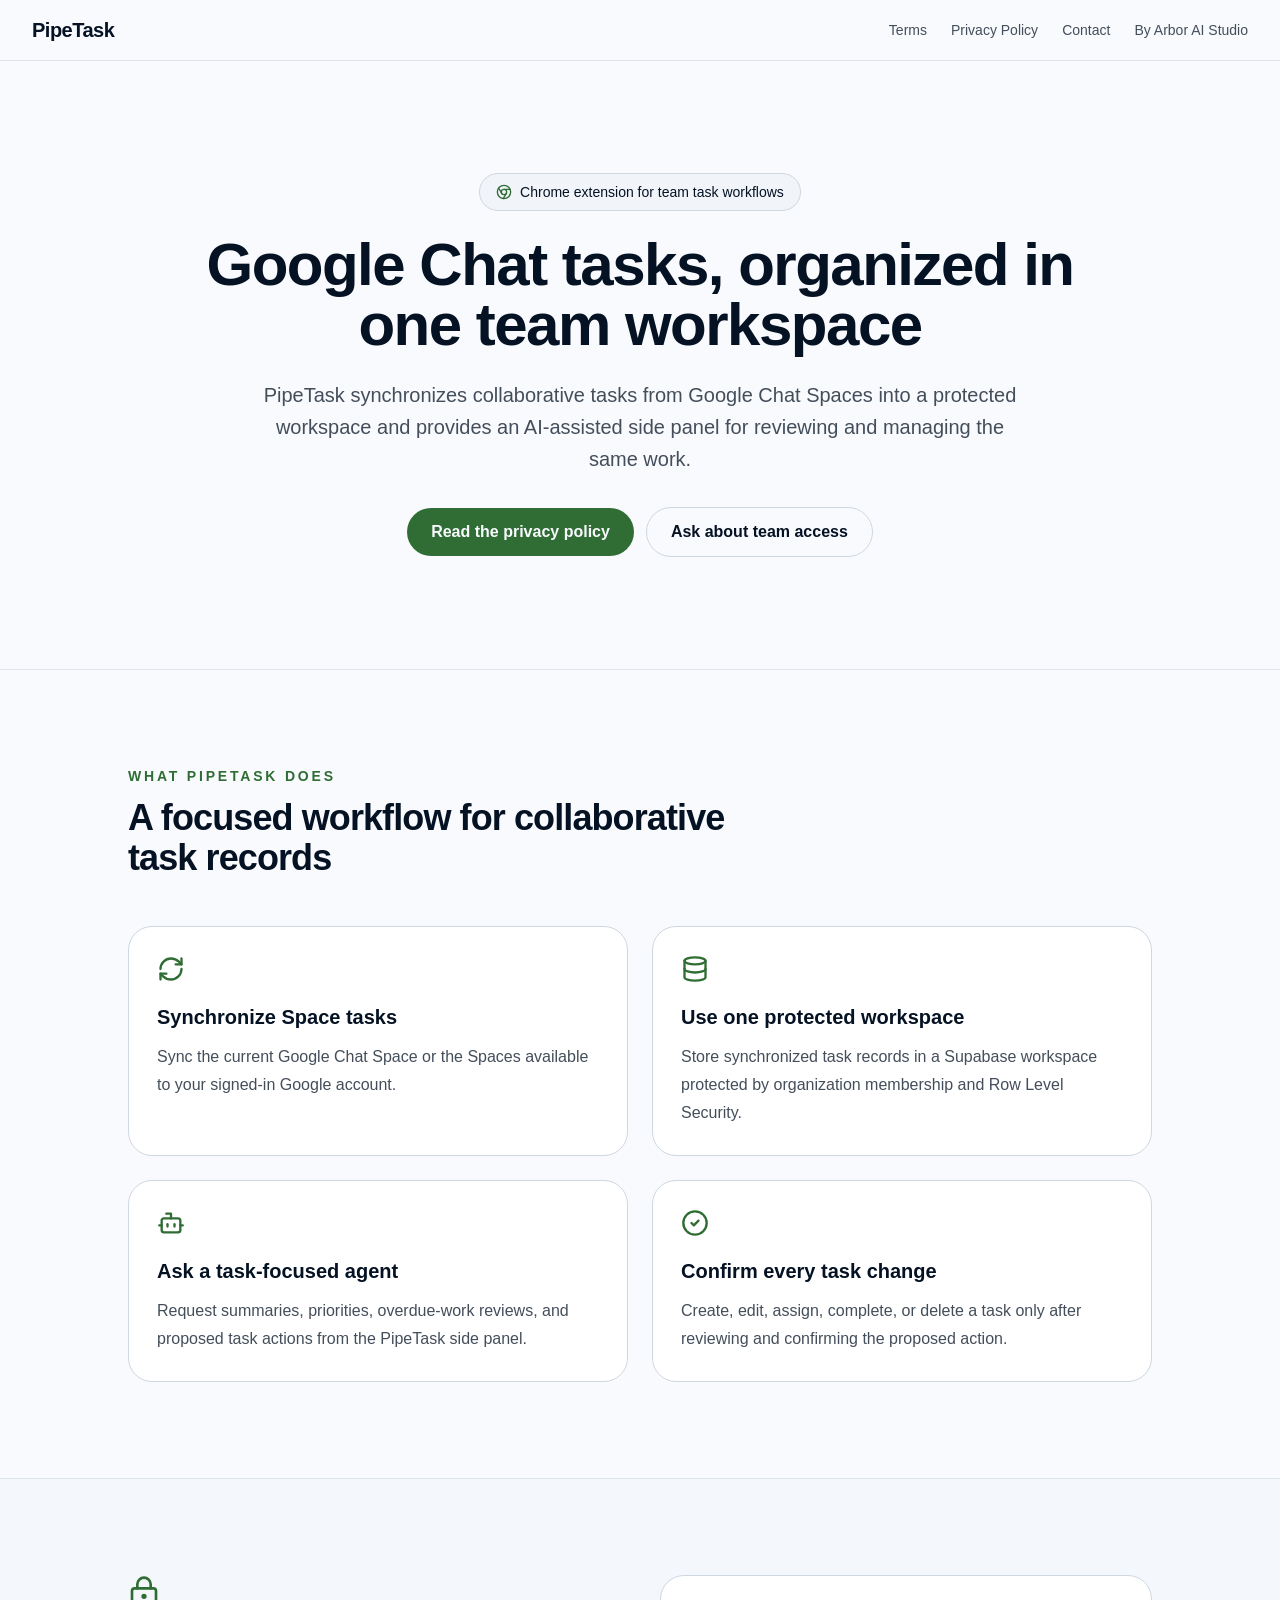
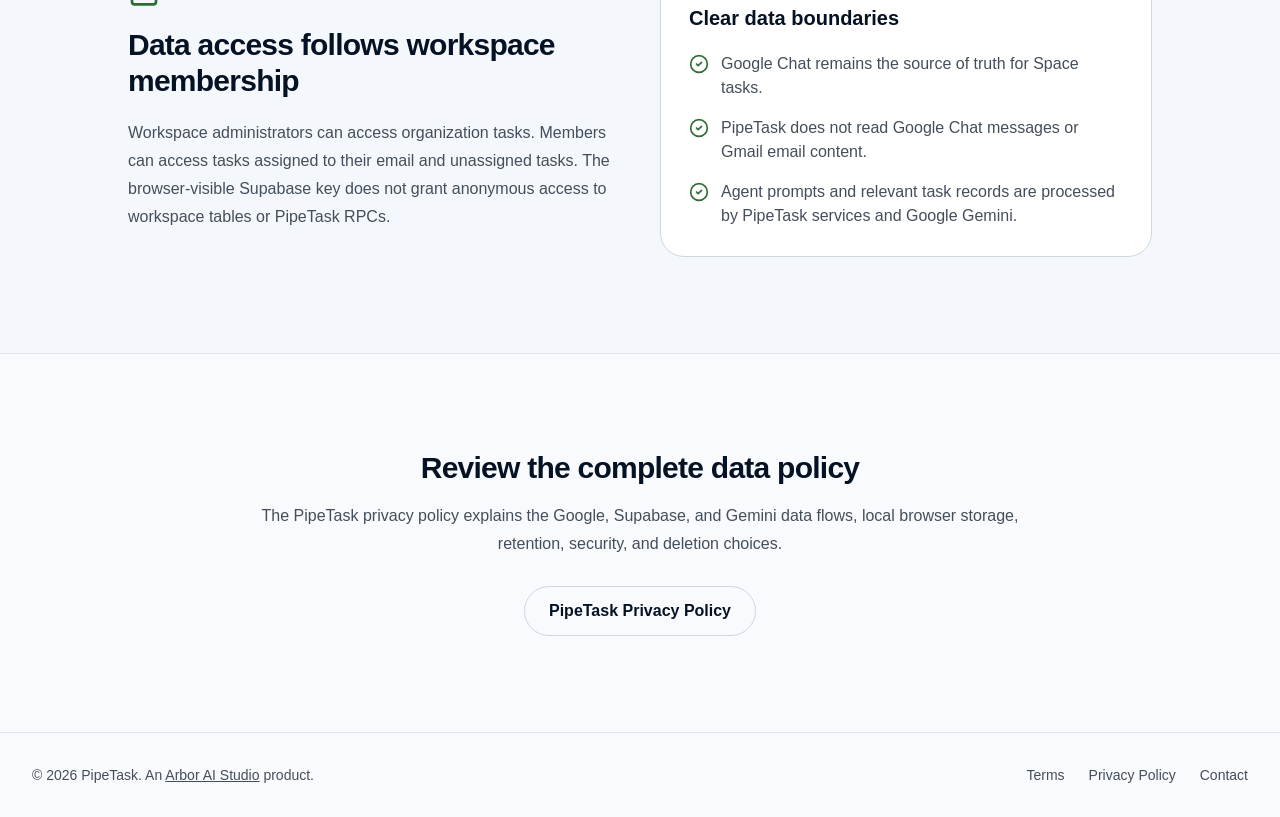
==== commit c570cc48: "Publish PipeTask website arboraistudio/code-pipetask-website@335e474e6af073c403011538ed22d52d5b9f017" ====
--- a/index.html
+++ b/index.html
@@ -1 +1 @@
-<!DOCTYPE html><html lang="en"><head><meta charSet="utf-8"/><meta name="viewport" content="width=device-width, initial-scale=1"/><link rel="stylesheet" href="/_next/static/chunks/28mu1bpcoo-77.css" data-precedence="next"/><link rel="preload" as="script" fetchPriority="low" href="/_next/static/chunks/3z5q_p4msz2ha.js"/><script src="/_next/static/chunks/15orcrkp-_9ct.js" async=""></script><script src="/_next/static/chunks/2nykiepra7i1k.js" async=""></script><script src="/_next/static/chunks/0y-qmi6py9vt0.js" async=""></script><script src="/_next/static/chunks/turbopack-1_6kmb9wb6nxy.js" async=""></script><script src="/_next/static/chunks/05-c3ty_6dwfk.js" async=""></script><script src="/_next/static/chunks/14mrh2-p_w84d.js" async=""></script><script src="/_next/static/chunks/1rxncug86bump.js" async=""></script><title>PipeTask | Google Chat Task Workspace</title><meta name="description" content="PipeTask synchronizes Google Chat Space tasks into a protected team workspace with an AI-assisted Chrome side panel."/><link rel="canonical" href="https://pipetask.arboraistudio.com/"/><meta property="og:title" content="PipeTask | Google Chat Task Workspace"/><meta property="og:description" content="Synchronize Google Chat Space tasks, review team work, and confirm task actions from a Chrome side panel."/><meta property="og:url" content="https://pipetask.arboraistudio.com/"/><meta property="og:type" content="website"/><meta name="twitter:card" content="summary_large_image"/><meta name="twitter:title" content="PipeTask | Google Chat Task Workspace"/><meta name="twitter:description" content="Synchronize Google Chat Space tasks, review team work, and confirm task actions from a Chrome side panel."/><script src="/_next/static/chunks/0cz1d0mv5g_q7.js" noModule=""></script></head><body class="antialiased min-h-screen"><div hidden=""><!--$--><!--/$--></div><script type="application/ld+json">{"@context":"https://schema.org","@type":"SoftwareApplication","name":"PipeTask","applicationCategory":"BusinessApplication","operatingSystem":"Google Chrome","description":"A Chrome extension that synchronizes Google Chat Space tasks into a protected team workspace with an AI-assisted task interface.","url":"https://pipetask.arboraistudio.com/","creator":{"@type":"Organization","name":"Arbor AI Studio","url":"https://arboraistudio.com"},"featureList":["Synchronize Space tasks","Use one protected workspace","Ask a task-focused agent","Confirm every task change"]}</script><script type="application/ld+json">{"@context":"https://schema.org","@type":"BreadcrumbList","itemListElement":[{"@type":"ListItem","position":1,"name":"PipeTask","item":"https://pipetask.arboraistudio.com/"}]}</script><div class="min-h-screen"><header class="border-b border-border/60 py-4"><div class="mx-auto w-full max-w-screen-xl px-4 md:px-8"><div class="flex items-center justify-between"><a class="text-xl font-bold tracking-tight" href="/">PipeTask</a><nav class="flex items-center gap-6 text-sm font-medium"><a class="text-muted-foreground hover:text-foreground transition-colors" href="/terms/">Terms</a><a class="text-muted-foreground hover:text-foreground transition-colors" href="/privacy/">Privacy Policy</a><a href="https://arboraistudio.com" target="_blank" rel="noopener noreferrer" class="text-muted-foreground hover:text-foreground transition-colors">By Arbor AI Studio</a></nav></div></div></header><section class="border-b border-border/60 py-20 md:py-28"><div class="mx-auto w-full max-w-screen-xl px-4 md:px-8"><div class="mx-auto max-w-4xl text-center"><div class="mb-6 inline-flex items-center gap-2 rounded-full border border-border bg-muted/50 px-4 py-2 text-sm font-medium"><svg xmlns="http://www.w3.org/2000/svg" width="24" height="24" viewBox="0 0 24 24" fill="none" stroke="currentColor" stroke-width="2" stroke-linecap="round" stroke-linejoin="round" class="lucide lucide-chromium size-4 text-primary" aria-hidden="true"><path d="M10.88 21.94 15.46 14"></path><path d="M21.17 8H12"></path><path d="M3.95 6.06 8.54 14"></path><circle cx="12" cy="12" r="10"></circle><circle cx="12" cy="12" r="4"></circle></svg>Chrome extension for team task workflows</div><h1 class="text-4xl font-bold tracking-tight md:text-6xl">Google Chat tasks, organized in one team workspace</h1><p class="mx-auto mt-6 max-w-3xl text-lg leading-8 text-muted-foreground md:text-xl">PipeTask synchronizes collaborative tasks from Google Chat Spaces into a protected workspace and provides an AI-assisted side panel for reviewing and managing the same work.</p><div class="mt-8 flex flex-col items-center justify-center gap-3 sm:flex-row"><a class="inline-flex min-h-11 items-center justify-center rounded-full bg-primary px-6 py-3 font-semibold text-primary-foreground transition-colors hover:bg-primary/90" href="/privacy/">Read the privacy policy</a><a href="https://arboraistudio.com/contact" class="inline-flex min-h-11 items-center justify-center rounded-full border border-border px-6 py-3 font-semibold transition-colors hover:bg-muted">Ask about team access</a></div></div></div></section><section class="py-20 md:py-24"><div class="mx-auto w-full max-w-screen-xl px-4 md:px-8"><div class="mx-auto max-w-5xl"><div class="mb-12 max-w-2xl"><p class="text-sm font-semibold uppercase tracking-[0.2em] text-primary">What PipeTask does</p><h2 class="mt-3 text-3xl font-bold tracking-tight md:text-4xl">A focused workflow for collaborative task records</h2></div><div class="grid gap-6 md:grid-cols-2"><article class="rounded-3xl border border-border bg-card p-7"><svg xmlns="http://www.w3.org/2000/svg" width="24" height="24" viewBox="0 0 24 24" fill="none" stroke="currentColor" stroke-width="2" stroke-linecap="round" stroke-linejoin="round" class="lucide lucide-refresh-cw mb-5 size-7 text-primary" aria-hidden="true"><path d="M3 12a9 9 0 0 1 9-9 9.75 9.75 0 0 1 6.74 2.74L21 8"></path><path d="M21 3v5h-5"></path><path d="M21 12a9 9 0 0 1-9 9 9.75 9.75 0 0 1-6.74-2.74L3 16"></path><path d="M8 16H3v5"></path></svg><h3 class="text-xl font-semibold">Synchronize Space tasks</h3><p class="mt-3 leading-7 text-muted-foreground">Sync the current Google Chat Space or the Spaces available to your signed-in Google account.</p></article><article class="rounded-3xl border border-border bg-card p-7"><svg xmlns="http://www.w3.org/2000/svg" width="24" height="24" viewBox="0 0 24 24" fill="none" stroke="currentColor" stroke-width="2" stroke-linecap="round" stroke-linejoin="round" class="lucide lucide-database mb-5 size-7 text-primary" aria-hidden="true"><ellipse cx="12" cy="5" rx="9" ry="3"></ellipse><path d="M3 5V19A9 3 0 0 0 21 19V5"></path><path d="M3 12A9 3 0 0 0 21 12"></path></svg><h3 class="text-xl font-semibold">Use one protected workspace</h3><p class="mt-3 leading-7 text-muted-foreground">Store synchronized task records in a Supabase workspace protected by organization membership and Row Level Security.</p></article><article class="rounded-3xl border border-border bg-card p-7"><svg xmlns="http://www.w3.org/2000/svg" width="24" height="24" viewBox="0 0 24 24" fill="none" stroke="currentColor" stroke-width="2" stroke-linecap="round" stroke-linejoin="round" class="lucide lucide-bot mb-5 size-7 text-primary" aria-hidden="true"><path d="M12 8V4H8"></path><rect width="16" height="12" x="4" y="8" rx="2"></rect><path d="M2 14h2"></path><path d="M20 14h2"></path><path d="M15 13v2"></path><path d="M9 13v2"></path></svg><h3 class="text-xl font-semibold">Ask a task-focused agent</h3><p class="mt-3 leading-7 text-muted-foreground">Request summaries, priorities, overdue-work reviews, and proposed task actions from the PipeTask side panel.</p></article><article class="rounded-3xl border border-border bg-card p-7"><svg xmlns="http://www.w3.org/2000/svg" width="24" height="24" viewBox="0 0 24 24" fill="none" stroke="currentColor" stroke-width="2" stroke-linecap="round" stroke-linejoin="round" class="lucide lucide-circle-check mb-5 size-7 text-primary" aria-hidden="true"><circle cx="12" cy="12" r="10"></circle><path d="m9 12 2 2 4-4"></path></svg><h3 class="text-xl font-semibold">Confirm every task change</h3><p class="mt-3 leading-7 text-muted-foreground">Create, edit, assign, complete, or delete a task only after reviewing and confirming the proposed action.</p></article></div></div></div></section><section class="border-y border-border/60 bg-muted/30 py-20 md:py-24"><div class="mx-auto w-full max-w-screen-xl px-4 md:px-8"><div class="mx-auto grid max-w-5xl gap-10 md:grid-cols-2"><div><svg xmlns="http://www.w3.org/2000/svg" width="24" height="24" viewBox="0 0 24 24" fill="none" stroke="currentColor" stroke-width="2" stroke-linecap="round" stroke-linejoin="round" class="lucide lucide-lock-keyhole mb-5 size-8 text-primary" aria-hidden="true"><circle cx="12" cy="16" r="1"></circle><rect x="3" y="10" width="18" height="12" rx="2"></rect><path d="M7 10V7a5 5 0 0 1 10 0v3"></path></svg><h2 class="text-3xl font-bold tracking-tight">Data access follows workspace membership</h2><p class="mt-5 leading-7 text-muted-foreground">Workspace administrators can access organization tasks. Members can access tasks assigned to their email and unassigned tasks. The browser-visible Supabase key does not grant anonymous access to workspace tables or PipeTask RPCs.</p></div><div class="rounded-3xl border border-border bg-card p-7"><h2 class="text-xl font-semibold">Clear data boundaries</h2><ul class="mt-5 space-y-4 text-muted-foreground"><li class="flex gap-3"><svg xmlns="http://www.w3.org/2000/svg" width="24" height="24" viewBox="0 0 24 24" fill="none" stroke="currentColor" stroke-width="2" stroke-linecap="round" stroke-linejoin="round" class="lucide lucide-circle-check mt-0.5 size-5 shrink-0 text-primary" aria-hidden="true"><circle cx="12" cy="12" r="10"></circle><path d="m9 12 2 2 4-4"></path></svg>Google Chat remains the source of truth for Space tasks.</li><li class="flex gap-3"><svg xmlns="http://www.w3.org/2000/svg" width="24" height="24" viewBox="0 0 24 24" fill="none" stroke="currentColor" stroke-width="2" stroke-linecap="round" stroke-linejoin="round" class="lucide lucide-circle-check mt-0.5 size-5 shrink-0 text-primary" aria-hidden="true"><circle cx="12" cy="12" r="10"></circle><path d="m9 12 2 2 4-4"></path></svg>PipeTask does not read Google Chat messages or Gmail email content.</li><li class="flex gap-3"><svg xmlns="http://www.w3.org/2000/svg" width="24" height="24" viewBox="0 0 24 24" fill="none" stroke="currentColor" stroke-width="2" stroke-linecap="round" stroke-linejoin="round" class="lucide lucide-circle-check mt-0.5 size-5 shrink-0 text-primary" aria-hidden="true"><circle cx="12" cy="12" r="10"></circle><path d="m9 12 2 2 4-4"></path></svg>Agent prompts and relevant task records are processed by PipeTask services and Google Gemini.</li></ul></div></div></div></section><section class="py-20 md:py-24"><div class="mx-auto w-full max-w-screen-xl px-4 md:px-8"><div class="mx-auto max-w-3xl text-center"><h2 class="text-3xl font-bold tracking-tight">Review the complete data policy</h2><p class="mt-4 leading-7 text-muted-foreground">The PipeTask privacy policy explains the Google, Supabase, and Gemini data flows, local browser storage, retention, security, and deletion choices.</p><a class="mt-7 inline-flex min-h-11 items-center justify-center rounded-full border border-border px-6 py-3 font-semibold transition-colors hover:bg-muted" href="/privacy/">PipeTask Privacy Policy</a></div></div></section><footer class="border-t border-border/60 py-8 text-center text-sm text-muted-foreground"><div class="mx-auto w-full max-w-screen-xl px-4 md:px-8"><div class="flex flex-col items-center justify-between gap-4 sm:flex-row"><p>© <!-- -->2026<!-- --> PipeTask. An<!-- --> <a href="https://arboraistudio.com" target="_blank" rel="noopener noreferrer" class="underline hover:text-foreground">Arbor AI Studio</a> <!-- -->product.</p><div class="flex items-center gap-6"><a class="hover:text-foreground transition-colors" href="/terms/">Terms</a><a class="hover:text-foreground transition-colors" href="/privacy/">Privacy Policy</a></div></div></div></footer></div><!--$--><!--/$--><script src="/_next/static/chunks/3z5q_p4msz2ha.js" id="_R_" async=""></script><script>(self.__next_f=self.__next_f||[]).push([0])</script><script>self.__next_f.push([1,"1:\"$Sreact.fragment\"\n2:I[39756,[\"/_next/static/chunks/05-c3ty_6dwfk.js\",\"/_next/static/chunks/14mrh2-p_w84d.js\"],\"default\"]\n3:I[37457,[\"/_next/static/chunks/05-c3ty_6dwfk.js\",\"/_next/static/chunks/14mrh2-p_w84d.js\"],\"default\"]\n4:I[22016,[\"/_next/static/chunks/05-c3ty_6dwfk.js\",\"/_next/static/chunks/14mrh2-p_w84d.js\",\"/_next/static/chunks/1rxncug86bump.js\"],\"\"]\n10:I[68027,[\"/_next/static/chunks/05-c3ty_6dwfk.js\",\"/_next/static/chunks/14mrh2-p_w84d.js\"],\"default\",1]\n:HL[\"/_next/static/chunks/28mu1bpcoo-77.css\",\"style\"]\n"])</script><script>self.__next_f.push([1,"0:{\"P\":null,\"c\":[\"\",\"\"],\"q\":\"\",\"i\":false,\"f\":[[[\"\",{\"children\":[\"__PAGE__\",{}]},\"$undefined\",\"$undefined\",16],[[\"$\",\"$1\",\"c\",{\"children\":[[[\"$\",\"link\",\"0\",{\"rel\":\"stylesheet\",\"href\":\"/_next/static/chunks/28mu1bpcoo-77.css\",\"precedence\":\"next\",\"crossOrigin\":\"$undefined\",\"nonce\":\"$undefined\"}],[\"$\",\"script\",\"script-0\",{\"src\":\"/_next/static/chunks/05-c3ty_6dwfk.js\",\"async\":true,\"nonce\":\"$undefined\"}],[\"$\",\"script\",\"script-1\",{\"src\":\"/_next/static/chunks/14mrh2-p_w84d.js\",\"async\":true,\"nonce\":\"$undefined\"}]],[\"$\",\"html\",null,{\"lang\":\"en\",\"children\":[\"$\",\"body\",null,{\"className\":\"antialiased min-h-screen\",\"children\":[\"$\",\"$L2\",null,{\"parallelRouterKey\":\"children\",\"error\":\"$undefined\",\"errorStyles\":\"$undefined\",\"errorScripts\":\"$undefined\",\"template\":[\"$\",\"$L3\",null,{}],\"templateStyles\":\"$undefined\",\"templateScripts\":\"$undefined\",\"notFound\":[[[\"$\",\"title\",null,{\"children\":\"404: This page could not be found.\"}],[\"$\",\"div\",null,{\"style\":{\"fontFamily\":\"system-ui,\\\"Segoe UI\\\",Roboto,Helvetica,Arial,sans-serif,\\\"Apple Color Emoji\\\",\\\"Segoe UI Emoji\\\"\",\"height\":\"100vh\",\"textAlign\":\"center\",\"display\":\"flex\",\"flexDirection\":\"column\",\"alignItems\":\"center\",\"justifyContent\":\"center\"},\"children\":[\"$\",\"div\",null,{\"children\":[[\"$\",\"style\",null,{\"dangerouslySetInnerHTML\":{\"__html\":\"body{color:#000;background:#fff;margin:0}.next-error-h1{border-right:1px solid rgba(0,0,0,.3)}@media (prefers-color-scheme:dark){body{color:#fff;background:#000}.next-error-h1{border-right:1px solid rgba(255,255,255,.3)}}\"}}],[\"$\",\"h1\",null,{\"className\":\"next-error-h1\",\"style\":{\"display\":\"inline-block\",\"margin\":\"0 20px 0 0\",\"padding\":\"0 23px 0 0\",\"fontSize\":24,\"fontWeight\":500,\"verticalAlign\":\"top\",\"lineHeight\":\"49px\"},\"children\":404}],[\"$\",\"div\",null,{\"style\":{\"display\":\"inline-block\"},\"children\":[\"$\",\"h2\",null,{\"style\":{\"fontSize\":14,\"fontWeight\":400,\"lineHeight\":\"49px\",\"margin\":0},\"children\":\"This page could not be found.\"}]}]]}]}]],[]],\"forbidden\":\"$undefined\",\"unauthorized\":\"$undefined\"}]}]}]]}],{\"children\":[[\"$\",\"$1\",\"c\",{\"children\":[[[\"$\",\"script\",null,{\"type\":\"application/ld+json\",\"dangerouslySetInnerHTML\":{\"__html\":\"{\\\"@context\\\":\\\"https://schema.org\\\",\\\"@type\\\":\\\"SoftwareApplication\\\",\\\"name\\\":\\\"PipeTask\\\",\\\"applicationCategory\\\":\\\"BusinessApplication\\\",\\\"operatingSystem\\\":\\\"Google Chrome\\\",\\\"description\\\":\\\"A Chrome extension that synchronizes Google Chat Space tasks into a protected team workspace with an AI-assisted task interface.\\\",\\\"url\\\":\\\"https://pipetask.arboraistudio.com/\\\",\\\"creator\\\":{\\\"@type\\\":\\\"Organization\\\",\\\"name\\\":\\\"Arbor AI Studio\\\",\\\"url\\\":\\\"https://arboraistudio.com\\\"},\\\"featureList\\\":[\\\"Synchronize Space tasks\\\",\\\"Use one protected workspace\\\",\\\"Ask a task-focused agent\\\",\\\"Confirm every task change\\\"]}\"}}],[\"$\",\"script\",null,{\"type\":\"application/ld+json\",\"dangerouslySetInnerHTML\":{\"__html\":\"{\\\"@context\\\":\\\"https://schema.org\\\",\\\"@type\\\":\\\"BreadcrumbList\\\",\\\"itemListElement\\\":[{\\\"@type\\\":\\\"ListItem\\\",\\\"position\\\":1,\\\"name\\\":\\\"PipeTask\\\",\\\"item\\\":\\\"https://pipetask.arboraistudio.com/\\\"}]}\"}}],[\"$\",\"div\",null,{\"className\":\"min-h-screen\",\"children\":[[\"$\",\"header\",null,{\"className\":\"border-b border-border/60 py-4\",\"children\":[\"$\",\"div\",null,{\"className\":\"mx-auto w-full max-w-screen-xl px-4 md:px-8\",\"children\":[\"$\",\"div\",null,{\"className\":\"flex items-center justify-between\",\"children\":[[\"$\",\"$L4\",null,{\"href\":\"/\",\"className\":\"text-xl font-bold tracking-tight\",\"children\":\"PipeTask\"}],[\"$\",\"nav\",null,{\"className\":\"flex items-center gap-6 text-sm font-medium\",\"children\":[[\"$\",\"$L4\",null,{\"href\":\"/terms/\",\"className\":\"text-muted-foreground hover:text-foreground transition-colors\",\"children\":\"Terms\"}],[\"$\",\"$L4\",null,{\"href\":\"/privacy/\",\"className\":\"text-muted-foreground hover:text-foreground transition-colors\",\"children\":\"Privacy Policy\"}],[\"$\",\"a\",null,{\"href\":\"https://arboraistudio.com\",\"target\":\"_blank\",\"rel\":\"noopener noreferrer\",\"className\":\"text-muted-foreground hover:text-foreground transition-colors\",\"children\":\"By Arbor AI Studio\"}]]}]]}]}]}],[\"$\",\"section\",null,{\"className\":\"border-b border-border/60 py-20 md:py-28\",\"children\":[\"$\",\"div\",null,{\"className\":\"mx-auto w-full max-w-screen-xl px-4 md:px-8\",\"children\":[\"$\",\"div\",null,{\"className\":\"mx-auto max-w-4xl text-center\",\"children\":[[\"$\",\"div\",null,{\"className\":\"mb-6 inline-flex items-center gap-2 rounded-full border border-border bg-muted/50 px-4 py-2 text-sm font-medium\",\"children\":[\"$L5\",\"Chrome extension for team task workflows\"]}],\"$L6\",\"$L7\",\"$L8\"]}]}]}],\"$L9\",\"$La\",\"$Lb\",\"$Lc\"]}]],[\"$Ld\"],\"$Le\"]}],{},null,false,null]},null,false,null],\"$Lf\",false]],\"m\":\"$undefined\",\"G\":[\"$10\",[\"$L11\"]],\"S\":true,\"h\":null,\"s\":\"$undefined\",\"l\":\"$undefined\",\"p\":\"$undefined\",\"d\":\"$undefined\",\"b\":\"aanGRh-xIc6B5Z1O8p7-H\"}\n"])</script><script>self.__next_f.push([1,"12:I[97367,[\"/_next/static/chunks/05-c3ty_6dwfk.js\",\"/_next/static/chunks/14mrh2-p_w84d.js\"],\"OutletBoundary\"]\n13:\"$Sreact.suspense\"\n15:I[97367,[\"/_next/static/chunks/05-c3ty_6dwfk.js\",\"/_next/static/chunks/14mrh2-p_w84d.js\"],\"ViewportBoundary\"]\n17:I[97367,[\"/_next/static/chunks/05-c3ty_6dwfk.js\",\"/_next/static/chunks/14mrh2-p_w84d.js\"],\"MetadataBoundary\"]\n5:[\"$\",\"svg\",null,{\"ref\":\"$undefined\",\"xmlns\":\"http://www.w3.org/2000/svg\",\"width\":24,\"height\":24,\"viewBox\":\"0 0 24 24\",\"fill\":\"none\",\"stroke\":\"currentColor\",\"strokeWidth\":2,\"strokeLinecap\":\"round\",\"strokeLinejoin\":\"round\",\"className\":\"lucide lucide-chromium size-4 text-primary\",\"aria-hidden\":\"true\",\"children\":[[\"$\",\"path\",\"xkve6t\",{\"d\":\"M10.88 21.94 15.46 14\"}],[\"$\",\"path\",\"19dcdn\",{\"d\":\"M21.17 8H12\"}],[\"$\",\"path\",\"g8jz9m\",{\"d\":\"M3.95 6.06 8.54 14\"}],[\"$\",\"circle\",\"1mglay\",{\"cx\":\"12\",\"cy\":\"12\",\"r\":\"10\"}],[\"$\",\"circle\",\"4exip2\",{\"cx\":\"12\",\"cy\":\"12\",\"r\":\"4\"}],\"$undefined\"]}]\n6:[\"$\",\"h1\",null,{\"className\":\"text-4xl font-bold tracking-tight md:text-6xl\",\"children\":\"Google Chat tasks, organized in one team workspace\"}]\n7:[\"$\",\"p\",null,{\"className\":\"mx-auto mt-6 max-w-3xl text-lg leading-8 text-muted-foreground md:text-xl\",\"children\":\"PipeTask synchronizes collaborative tasks from Google Chat Spaces into a protected workspace and provides an AI-assisted side panel for reviewing and managing the same work.\"}]\n8:[\"$\",\"div\",null,{\"className\":\"mt-8 flex flex-col items-center justify-center gap-3 sm:flex-row\",\"children\":[[\"$\",\"$L4\",null,{\"href\":\"/privacy/\",\"className\":\"inline-flex min-h-11 items-center justify-center rounded-full bg-primary px-6 py-3 font-semibold text-primary-foreground transition-colors hover:bg-primary/90\",\"children\":\"Read the privacy policy\"}],[\"$\",\"a\",null,{\"href\":\"https://arboraistudio.com/contact\",\"className\":\"inline-flex min-h-11 items-center justify-center rounded-full border border-border px-6 py-3 font-semibold transition-colors hover:bg-muted\",\"children\":\"Ask about team access\"}]]}]\n"])</script><script>self.__next_f.push([1,"9:[\"$\",\"section\",null,{\"className\":\"py-20 md:py-24\",\"children\":[\"$\",\"div\",null,{\"className\":\"mx-auto w-full max-w-screen-xl px-4 md:px-8\",\"children\":[\"$\",\"div\",null,{\"className\":\"mx-auto max-w-5xl\",\"children\":[[\"$\",\"div\",null,{\"className\":\"mb-12 max-w-2xl\",\"children\":[[\"$\",\"p\",null,{\"className\":\"text-sm font-semibold uppercase tracking-[0.2em] text-primary\",\"children\":\"What PipeTask does\"}],[\"$\",\"h2\",null,{\"className\":\"mt-3 text-3xl font-bold tracking-tight md:text-4xl\",\"children\":\"A focused workflow for collaborative task records\"}]]}],[\"$\",\"div\",null,{\"className\":\"grid gap-6 md:grid-cols-2\",\"children\":[[\"$\",\"article\",\"Synchronize Space tasks\",{\"className\":\"rounded-3xl border border-border bg-card p-7\",\"children\":[[\"$\",\"svg\",null,{\"ref\":\"$undefined\",\"xmlns\":\"http://www.w3.org/2000/svg\",\"width\":24,\"height\":24,\"viewBox\":\"0 0 24 24\",\"fill\":\"none\",\"stroke\":\"currentColor\",\"strokeWidth\":2,\"strokeLinecap\":\"round\",\"strokeLinejoin\":\"round\",\"className\":\"lucide lucide-refresh-cw mb-5 size-7 text-primary\",\"aria-hidden\":\"true\",\"children\":[[\"$\",\"path\",\"v9h5vc\",{\"d\":\"M3 12a9 9 0 0 1 9-9 9.75 9.75 0 0 1 6.74 2.74L21 8\"}],[\"$\",\"path\",\"1q7to0\",{\"d\":\"M21 3v5h-5\"}],[\"$\",\"path\",\"3uifl3\",{\"d\":\"M21 12a9 9 0 0 1-9 9 9.75 9.75 0 0 1-6.74-2.74L3 16\"}],[\"$\",\"path\",\"1cv678\",{\"d\":\"M8 16H3v5\"}],\"$undefined\"]}],[\"$\",\"h3\",null,{\"className\":\"text-xl font-semibold\",\"children\":\"Synchronize Space tasks\"}],[\"$\",\"p\",null,{\"className\":\"mt-3 leading-7 text-muted-foreground\",\"children\":\"Sync the current Google Chat Space or the Spaces available to your signed-in Google account.\"}]]}],[\"$\",\"article\",\"Use one protected workspace\",{\"className\":\"rounded-3xl border border-border bg-card p-7\",\"children\":[[\"$\",\"svg\",null,{\"ref\":\"$undefined\",\"xmlns\":\"http://www.w3.org/2000/svg\",\"width\":24,\"height\":24,\"viewBox\":\"0 0 24 24\",\"fill\":\"none\",\"stroke\":\"currentColor\",\"strokeWidth\":2,\"strokeLinecap\":\"round\",\"strokeLinejoin\":\"round\",\"className\":\"lucide lucide-database mb-5 size-7 text-primary\",\"aria-hidden\":\"true\",\"children\":[[\"$\",\"ellipse\",\"msslwz\",{\"cx\":\"12\",\"cy\":\"5\",\"rx\":\"9\",\"ry\":\"3\"}],[\"$\",\"path\",\"1wlel7\",{\"d\":\"M3 5V19A9 3 0 0 0 21 19V5\"}],[\"$\",\"path\",\"mv7ke4\",{\"d\":\"M3 12A9 3 0 0 0 21 12\"}],\"$undefined\"]}],[\"$\",\"h3\",null,{\"className\":\"text-xl font-semibold\",\"children\":\"Use one protected workspace\"}],[\"$\",\"p\",null,{\"className\":\"mt-3 leading-7 text-muted-foreground\",\"children\":\"Store synchronized task records in a Supabase workspace protected by organization membership and Row Level Security.\"}]]}],[\"$\",\"article\",\"Ask a task-focused agent\",{\"className\":\"rounded-3xl border border-border bg-card p-7\",\"children\":[[\"$\",\"svg\",null,{\"ref\":\"$undefined\",\"xmlns\":\"http://www.w3.org/2000/svg\",\"width\":24,\"height\":24,\"viewBox\":\"0 0 24 24\",\"fill\":\"none\",\"stroke\":\"currentColor\",\"strokeWidth\":2,\"strokeLinecap\":\"round\",\"strokeLinejoin\":\"round\",\"className\":\"lucide lucide-bot mb-5 size-7 text-primary\",\"aria-hidden\":\"true\",\"children\":[[\"$\",\"path\",\"hb8ula\",{\"d\":\"M12 8V4H8\"}],[\"$\",\"rect\",\"enze0r\",{\"width\":\"16\",\"height\":\"12\",\"x\":\"4\",\"y\":\"8\",\"rx\":\"2\"}],[\"$\",\"path\",\"vft8re\",{\"d\":\"M2 14h2\"}],[\"$\",\"path\",\"4cs60a\",{\"d\":\"M20 14h2\"}],[\"$\",\"path\",\"1xurst\",{\"d\":\"M15 13v2\"}],[\"$\",\"path\",\"rq6x2g\",{\"d\":\"M9 13v2\"}],\"$undefined\"]}],[\"$\",\"h3\",null,{\"className\":\"text-xl font-semibold\",\"children\":\"Ask a task-focused agent\"}],[\"$\",\"p\",null,{\"className\":\"mt-3 leading-7 text-muted-foreground\",\"children\":\"Request summaries, priorities, overdue-work reviews, and proposed task actions from the PipeTask side panel.\"}]]}],[\"$\",\"article\",\"Confirm every task change\",{\"className\":\"rounded-3xl border border-border bg-card p-7\",\"children\":[[\"$\",\"svg\",null,{\"ref\":\"$undefined\",\"xmlns\":\"http://www.w3.org/2000/svg\",\"width\":24,\"height\":24,\"viewBox\":\"0 0 24 24\",\"fill\":\"none\",\"stroke\":\"currentColor\",\"strokeWidth\":2,\"strokeLinecap\":\"round\",\"strokeLinejoin\":\"round\",\"className\":\"lucide lucide-circle-check mb-5 size-7 text-primary\",\"aria-hidden\":\"true\",\"children\":[[\"$\",\"circle\",\"1mglay\",{\"cx\":\"12\",\"cy\":\"12\",\"r\":\"10\"}],[\"$\",\"path\",\"dzmm74\",{\"d\":\"m9 12 2 2 4-4\"}],\"$undefined\"]}],[\"$\",\"h3\",null,{\"className\":\"text-xl font-semibold\",\"children\":\"Confirm every task change\"}],[\"$\",\"p\",null,{\"className\":\"mt-3 leading-7 text-muted-foreground\",\"children\":\"Create, edit, assign, complete, or delete a task only after reviewing and confirming the proposed action.\"}]]}]]}]]}]}]}]\n"])</script><script>self.__next_f.push([1,"a:[\"$\",\"section\",null,{\"className\":\"border-y border-border/60 bg-muted/30 py-20 md:py-24\",\"children\":[\"$\",\"div\",null,{\"className\":\"mx-auto w-full max-w-screen-xl px-4 md:px-8\",\"children\":[\"$\",\"div\",null,{\"className\":\"mx-auto grid max-w-5xl gap-10 md:grid-cols-2\",\"children\":[[\"$\",\"div\",null,{\"children\":[[\"$\",\"svg\",null,{\"ref\":\"$undefined\",\"xmlns\":\"http://www.w3.org/2000/svg\",\"width\":24,\"height\":24,\"viewBox\":\"0 0 24 24\",\"fill\":\"none\",\"stroke\":\"currentColor\",\"strokeWidth\":2,\"strokeLinecap\":\"round\",\"strokeLinejoin\":\"round\",\"className\":\"lucide lucide-lock-keyhole mb-5 size-8 text-primary\",\"aria-hidden\":\"true\",\"children\":[[\"$\",\"circle\",\"1au0dj\",{\"cx\":\"12\",\"cy\":\"16\",\"r\":\"1\"}],[\"$\",\"rect\",\"6s8ecr\",{\"x\":\"3\",\"y\":\"10\",\"width\":\"18\",\"height\":\"12\",\"rx\":\"2\"}],[\"$\",\"path\",\"1pqi11\",{\"d\":\"M7 10V7a5 5 0 0 1 10 0v3\"}],\"$undefined\"]}],[\"$\",\"h2\",null,{\"className\":\"text-3xl font-bold tracking-tight\",\"children\":\"Data access follows workspace membership\"}],[\"$\",\"p\",null,{\"className\":\"mt-5 leading-7 text-muted-foreground\",\"children\":\"Workspace administrators can access organization tasks. Members can access tasks assigned to their email and unassigned tasks. The browser-visible Supabase key does not grant anonymous access to workspace tables or PipeTask RPCs.\"}]]}],[\"$\",\"div\",null,{\"className\":\"rounded-3xl border border-border bg-card p-7\",\"children\":[[\"$\",\"h2\",null,{\"className\":\"text-xl font-semibold\",\"children\":\"Clear data boundaries\"}],[\"$\",\"ul\",null,{\"className\":\"mt-5 space-y-4 text-muted-foreground\",\"children\":[[\"$\",\"li\",null,{\"className\":\"flex gap-3\",\"children\":[[\"$\",\"svg\",null,{\"ref\":\"$undefined\",\"xmlns\":\"http://www.w3.org/2000/svg\",\"width\":24,\"height\":24,\"viewBox\":\"0 0 24 24\",\"fill\":\"none\",\"stroke\":\"currentColor\",\"strokeWidth\":2,\"strokeLinecap\":\"round\",\"strokeLinejoin\":\"round\",\"className\":\"lucide lucide-circle-check mt-0.5 size-5 shrink-0 text-primary\",\"aria-hidden\":\"true\",\"children\":[[\"$\",\"circle\",\"1mglay\",{\"cx\":\"12\",\"cy\":\"12\",\"r\":\"10\"}],[\"$\",\"path\",\"dzmm74\",{\"d\":\"m9 12 2 2 4-4\"}],\"$undefined\"]}],\"Google Chat remains the source of truth for Space tasks.\"]}],[\"$\",\"li\",null,{\"className\":\"flex gap-3\",\"children\":[[\"$\",\"svg\",null,{\"ref\":\"$undefined\",\"xmlns\":\"http://www.w3.org/2000/svg\",\"width\":24,\"height\":24,\"viewBox\":\"0 0 24 24\",\"fill\":\"none\",\"stroke\":\"currentColor\",\"strokeWidth\":2,\"strokeLinecap\":\"round\",\"strokeLinejoin\":\"round\",\"className\":\"lucide lucide-circle-check mt-0.5 size-5 shrink-0 text-primary\",\"aria-hidden\":\"true\",\"children\":[[\"$\",\"circle\",\"1mglay\",{\"cx\":\"12\",\"cy\":\"12\",\"r\":\"10\"}],[\"$\",\"path\",\"dzmm74\",{\"d\":\"m9 12 2 2 4-4\"}],\"$undefined\"]}],\"PipeTask does not read Google Chat messages or Gmail email content.\"]}],[\"$\",\"li\",null,{\"className\":\"flex gap-3\",\"children\":[[\"$\",\"svg\",null,{\"ref\":\"$undefined\",\"xmlns\":\"http://www.w3.org/2000/svg\",\"width\":24,\"height\":24,\"viewBox\":\"0 0 24 24\",\"fill\":\"none\",\"stroke\":\"currentColor\",\"strokeWidth\":2,\"strokeLinecap\":\"round\",\"strokeLinejoin\":\"round\",\"className\":\"lucide lucide-circle-check mt-0.5 size-5 shrink-0 text-primary\",\"aria-hidden\":\"true\",\"children\":[[\"$\",\"circle\",\"1mglay\",{\"cx\":\"12\",\"cy\":\"12\",\"r\":\"10\"}],[\"$\",\"path\",\"dzmm74\",{\"d\":\"m9 12 2 2 4-4\"}],\"$undefined\"]}],\"Agent prompts and relevant task records are processed by PipeTask services and Google Gemini.\"]}]]}]]}]]}]}]}]\n"])</script><script>self.__next_f.push([1,"b:[\"$\",\"section\",null,{\"className\":\"py-20 md:py-24\",\"children\":[\"$\",\"div\",null,{\"className\":\"mx-auto w-full max-w-screen-xl px-4 md:px-8\",\"children\":[\"$\",\"div\",null,{\"className\":\"mx-auto max-w-3xl text-center\",\"children\":[[\"$\",\"h2\",null,{\"className\":\"text-3xl font-bold tracking-tight\",\"children\":\"Review the complete data policy\"}],[\"$\",\"p\",null,{\"className\":\"mt-4 leading-7 text-muted-foreground\",\"children\":\"The PipeTask privacy policy explains the Google, Supabase, and Gemini data flows, local browser storage, retention, security, and deletion choices.\"}],[\"$\",\"$L4\",null,{\"href\":\"/privacy/\",\"className\":\"mt-7 inline-flex min-h-11 items-center justify-center rounded-full border border-border px-6 py-3 font-semibold transition-colors hover:bg-muted\",\"children\":\"PipeTask Privacy Policy\"}]]}]}]}]\nc:[\"$\",\"footer\",null,{\"className\":\"border-t border-border/60 py-8 text-center text-sm text-muted-foreground\",\"children\":[\"$\",\"div\",null,{\"className\":\"mx-auto w-full max-w-screen-xl px-4 md:px-8\",\"children\":[\"$\",\"div\",null,{\"className\":\"flex flex-col items-center justify-between gap-4 sm:flex-row\",\"children\":[[\"$\",\"p\",null,{\"children\":[\"© \",2026,\" PipeTask. An\",\" \",[\"$\",\"a\",null,{\"href\":\"https://arboraistudio.com\",\"target\":\"_blank\",\"rel\":\"noopener noreferrer\",\"className\":\"underline hover:text-foreground\",\"children\":\"Arbor AI Studio\"}],\" \",\"product.\"]}],[\"$\",\"div\",null,{\"className\":\"flex items-center gap-6\",\"children\":[[\"$\",\"$L4\",null,{\"href\":\"/terms/\",\"className\":\"hover:text-foreground transition-colors\",\"children\":\"Terms\"}],[\"$\",\"$L4\",null,{\"href\":\"/privacy/\",\"className\":\"hover:text-foreground transition-colors\",\"children\":\"Privacy Policy\"}]]}]]}]}]}]\nd:[\"$\",\"script\",\"script-0\",{\"src\":\"/_next/static/chunks/1rxncug86bump.js\",\"async\":true,\"nonce\":\"$undefined\"}]\ne:[\"$\",\"$L12\",null,{\"children\":[\"$\",\"$13\",null,{\"name\":\"Next.MetadataOutlet\",\"children\":\"$@14\"}]}]\nf:[\"$\",\"$1\",\"h\",{\"children\":[null,[\"$\",\"$L15\",null,{\"children\":\"$L16\"}],[\"$\",\"div\",null,{\"hidden\":true,\"children\":[\"$\",\"$L17\",null,{\"children\":[\"$\",\"$13\",null,{\"name\":\"Next.Metadata\",\"children\":\"$L18\"}]}]}],null]}]\n11:[\"$\",\"link\",\"0\",{\"rel\":\"stylesheet\",\"href\":\"/_next/static/chunks/28mu1bpcoo-77.css\",\"precedence\":\"next\",\"crossOrigin\":\"$undefined\",\"nonce\":\"$undefined\"}]\n"])</script><script>self.__next_f.push([1,"16:[[\"$\",\"meta\",\"0\",{\"charSet\":\"utf-8\"}],[\"$\",\"meta\",\"1\",{\"name\":\"viewport\",\"content\":\"width=device-width, initial-scale=1\"}]]\n"])</script><script>self.__next_f.push([1,"14:null\n18:[[\"$\",\"title\",\"0\",{\"children\":\"PipeTask | Google Chat Task Workspace\"}],[\"$\",\"meta\",\"1\",{\"name\":\"description\",\"content\":\"PipeTask synchronizes Google Chat Space tasks into a protected team workspace with an AI-assisted Chrome side panel.\"}],[\"$\",\"link\",\"2\",{\"rel\":\"canonical\",\"href\":\"https://pipetask.arboraistudio.com/\"}],[\"$\",\"meta\",\"3\",{\"property\":\"og:title\",\"content\":\"PipeTask | Google Chat Task Workspace\"}],[\"$\",\"meta\",\"4\",{\"property\":\"og:description\",\"content\":\"Synchronize Google Chat Space tasks, review team work, and confirm task actions from a Chrome side panel.\"}],[\"$\",\"meta\",\"5\",{\"property\":\"og:url\",\"content\":\"https://pipetask.arboraistudio.com/\"}],[\"$\",\"meta\",\"6\",{\"property\":\"og:type\",\"content\":\"website\"}],[\"$\",\"meta\",\"7\",{\"name\":\"twitter:card\",\"content\":\"summary_large_image\"}],[\"$\",\"meta\",\"8\",{\"name\":\"twitter:title\",\"content\":\"PipeTask | Google Chat Task Workspace\"}],[\"$\",\"meta\",\"9\",{\"name\":\"twitter:description\",\"content\":\"Synchronize Google Chat Space tasks, review team work, and confirm task actions from a Chrome side panel.\"}]]\n"])</script></body></html>+<!DOCTYPE html><html lang="en"><head><meta charSet="utf-8"/><meta name="viewport" content="width=device-width, initial-scale=1"/><link rel="stylesheet" href="/_next/static/chunks/13v_6ndt1m8js.css" data-precedence="next"/><link rel="preload" as="script" fetchPriority="low" href="/_next/static/chunks/3z5q_p4msz2ha.js"/><script src="/_next/static/chunks/15orcrkp-_9ct.js" async=""></script><script src="/_next/static/chunks/2nykiepra7i1k.js" async=""></script><script src="/_next/static/chunks/0y-qmi6py9vt0.js" async=""></script><script src="/_next/static/chunks/turbopack-1_6kmb9wb6nxy.js" async=""></script><script src="/_next/static/chunks/05-c3ty_6dwfk.js" async=""></script><script src="/_next/static/chunks/14mrh2-p_w84d.js" async=""></script><script src="/_next/static/chunks/1rxncug86bump.js" async=""></script><title>PipeTask | Google Chat Task Workspace</title><meta name="description" content="PipeTask synchronizes Google Chat Space tasks into a protected team workspace with an AI-assisted Chrome side panel."/><link rel="canonical" href="https://pipetask.arboraistudio.com/"/><meta property="og:title" content="PipeTask | Google Chat Task Workspace"/><meta property="og:description" content="Synchronize Google Chat Space tasks, review team work, and confirm task actions from a Chrome side panel."/><meta property="og:url" content="https://pipetask.arboraistudio.com/"/><meta property="og:type" content="website"/><meta name="twitter:card" content="summary_large_image"/><meta name="twitter:title" content="PipeTask | Google Chat Task Workspace"/><meta name="twitter:description" content="Synchronize Google Chat Space tasks, review team work, and confirm task actions from a Chrome side panel."/><script src="/_next/static/chunks/0cz1d0mv5g_q7.js" noModule=""></script></head><body class="antialiased min-h-screen"><div hidden=""><!--$--><!--/$--></div><script type="application/ld+json">{"@context":"https://schema.org","@type":"SoftwareApplication","name":"PipeTask","applicationCategory":"BusinessApplication","operatingSystem":"Google Chrome","description":"A Chrome extension that synchronizes Google Chat Space tasks into a protected team workspace with an AI-assisted task interface.","url":"https://pipetask.arboraistudio.com/","creator":{"@type":"Organization","name":"Arbor AI Studio","url":"https://arboraistudio.com"},"featureList":["Synchronize Space tasks","Use one protected workspace","Ask a task-focused agent","Confirm every task change"]}</script><script type="application/ld+json">{"@context":"https://schema.org","@type":"BreadcrumbList","itemListElement":[{"@type":"ListItem","position":1,"name":"PipeTask","item":"https://pipetask.arboraistudio.com/"}]}</script><div class="min-h-screen"><header class="border-b border-border/60 py-4"><div class="mx-auto w-full max-w-screen-xl px-4 md:px-8"><div class="flex items-center justify-between"><a class="text-xl font-bold tracking-tight" href="/">PipeTask</a><nav class="flex items-center gap-6 text-sm font-medium"><a class="text-muted-foreground hover:text-foreground transition-colors" href="/terms/">Terms</a><a class="text-muted-foreground hover:text-foreground transition-colors" href="/privacy/">Privacy Policy</a><a class="text-muted-foreground hover:text-foreground transition-colors" href="/contact/">Contact</a><a href="https://arboraistudio.com" target="_blank" rel="noopener noreferrer" class="text-muted-foreground hover:text-foreground transition-colors">By Arbor AI Studio</a></nav></div></div></header><section class="border-b border-border/60 py-20 md:py-28"><div class="mx-auto w-full max-w-screen-xl px-4 md:px-8"><div class="mx-auto max-w-4xl text-center"><div class="mb-6 inline-flex items-center gap-2 rounded-full border border-border bg-muted/50 px-4 py-2 text-sm font-medium"><svg xmlns="http://www.w3.org/2000/svg" width="24" height="24" viewBox="0 0 24 24" fill="none" stroke="currentColor" stroke-width="2" stroke-linecap="round" stroke-linejoin="round" class="lucide lucide-chromium size-4 text-primary" aria-hidden="true"><path d="M10.88 21.94 15.46 14"></path><path d="M21.17 8H12"></path><path d="M3.95 6.06 8.54 14"></path><circle cx="12" cy="12" r="10"></circle><circle cx="12" cy="12" r="4"></circle></svg>Chrome extension for team task workflows</div><h1 class="text-4xl font-bold tracking-tight md:text-6xl">Google Chat tasks, organized in one team workspace</h1><p class="mx-auto mt-6 max-w-3xl text-lg leading-8 text-muted-foreground md:text-xl">PipeTask synchronizes collaborative tasks from Google Chat Spaces into a protected workspace and provides an AI-assisted side panel for reviewing and managing the same work.</p><div class="mt-8 flex flex-col items-center justify-center gap-3 sm:flex-row"><a class="inline-flex min-h-11 items-center justify-center rounded-full bg-primary px-6 py-3 font-semibold text-primary-foreground transition-colors hover:bg-primary/90" href="/privacy/">Read the privacy policy</a><a href="https://arboraistudio.com/contact" class="inline-flex min-h-11 items-center justify-center rounded-full border border-border px-6 py-3 font-semibold transition-colors hover:bg-muted">Ask about team access</a></div></div></div></section><section class="py-20 md:py-24"><div class="mx-auto w-full max-w-screen-xl px-4 md:px-8"><div class="mx-auto max-w-5xl"><div class="mb-12 max-w-2xl"><p class="text-sm font-semibold uppercase tracking-[0.2em] text-primary">What PipeTask does</p><h2 class="mt-3 text-3xl font-bold tracking-tight md:text-4xl">A focused workflow for collaborative task records</h2></div><div class="grid gap-6 md:grid-cols-2"><article class="rounded-3xl border border-border bg-card p-7"><svg xmlns="http://www.w3.org/2000/svg" width="24" height="24" viewBox="0 0 24 24" fill="none" stroke="currentColor" stroke-width="2" stroke-linecap="round" stroke-linejoin="round" class="lucide lucide-refresh-cw mb-5 size-7 text-primary" aria-hidden="true"><path d="M3 12a9 9 0 0 1 9-9 9.75 9.75 0 0 1 6.74 2.74L21 8"></path><path d="M21 3v5h-5"></path><path d="M21 12a9 9 0 0 1-9 9 9.75 9.75 0 0 1-6.74-2.74L3 16"></path><path d="M8 16H3v5"></path></svg><h3 class="text-xl font-semibold">Synchronize Space tasks</h3><p class="mt-3 leading-7 text-muted-foreground">Sync the current Google Chat Space or the Spaces available to your signed-in Google account.</p></article><article class="rounded-3xl border border-border bg-card p-7"><svg xmlns="http://www.w3.org/2000/svg" width="24" height="24" viewBox="0 0 24 24" fill="none" stroke="currentColor" stroke-width="2" stroke-linecap="round" stroke-linejoin="round" class="lucide lucide-database mb-5 size-7 text-primary" aria-hidden="true"><ellipse cx="12" cy="5" rx="9" ry="3"></ellipse><path d="M3 5V19A9 3 0 0 0 21 19V5"></path><path d="M3 12A9 3 0 0 0 21 12"></path></svg><h3 class="text-xl font-semibold">Use one protected workspace</h3><p class="mt-3 leading-7 text-muted-foreground">Store synchronized task records in a Supabase workspace protected by organization membership and Row Level Security.</p></article><article class="rounded-3xl border border-border bg-card p-7"><svg xmlns="http://www.w3.org/2000/svg" width="24" height="24" viewBox="0 0 24 24" fill="none" stroke="currentColor" stroke-width="2" stroke-linecap="round" stroke-linejoin="round" class="lucide lucide-bot mb-5 size-7 text-primary" aria-hidden="true"><path d="M12 8V4H8"></path><rect width="16" height="12" x="4" y="8" rx="2"></rect><path d="M2 14h2"></path><path d="M20 14h2"></path><path d="M15 13v2"></path><path d="M9 13v2"></path></svg><h3 class="text-xl font-semibold">Ask a task-focused agent</h3><p class="mt-3 leading-7 text-muted-foreground">Request summaries, priorities, overdue-work reviews, and proposed task actions from the PipeTask side panel.</p></article><article class="rounded-3xl border border-border bg-card p-7"><svg xmlns="http://www.w3.org/2000/svg" width="24" height="24" viewBox="0 0 24 24" fill="none" stroke="currentColor" stroke-width="2" stroke-linecap="round" stroke-linejoin="round" class="lucide lucide-circle-check mb-5 size-7 text-primary" aria-hidden="true"><circle cx="12" cy="12" r="10"></circle><path d="m9 12 2 2 4-4"></path></svg><h3 class="text-xl font-semibold">Confirm every task change</h3><p class="mt-3 leading-7 text-muted-foreground">Create, edit, assign, complete, or delete a task only after reviewing and confirming the proposed action.</p></article></div></div></div></section><section class="border-y border-border/60 bg-muted/30 py-20 md:py-24"><div class="mx-auto w-full max-w-screen-xl px-4 md:px-8"><div class="mx-auto grid max-w-5xl gap-10 md:grid-cols-2"><div><svg xmlns="http://www.w3.org/2000/svg" width="24" height="24" viewBox="0 0 24 24" fill="none" stroke="currentColor" stroke-width="2" stroke-linecap="round" stroke-linejoin="round" class="lucide lucide-lock-keyhole mb-5 size-8 text-primary" aria-hidden="true"><circle cx="12" cy="16" r="1"></circle><rect x="3" y="10" width="18" height="12" rx="2"></rect><path d="M7 10V7a5 5 0 0 1 10 0v3"></path></svg><h2 class="text-3xl font-bold tracking-tight">Data access follows workspace membership</h2><p class="mt-5 leading-7 text-muted-foreground">Workspace administrators can access organization tasks. Members can access tasks assigned to their email and unassigned tasks. The browser-visible Supabase key does not grant anonymous access to workspace tables or PipeTask RPCs.</p></div><div class="rounded-3xl border border-border bg-card p-7"><h2 class="text-xl font-semibold">Clear data boundaries</h2><ul class="mt-5 space-y-4 text-muted-foreground"><li class="flex gap-3"><svg xmlns="http://www.w3.org/2000/svg" width="24" height="24" viewBox="0 0 24 24" fill="none" stroke="currentColor" stroke-width="2" stroke-linecap="round" stroke-linejoin="round" class="lucide lucide-circle-check mt-0.5 size-5 shrink-0 text-primary" aria-hidden="true"><circle cx="12" cy="12" r="10"></circle><path d="m9 12 2 2 4-4"></path></svg>Google Chat remains the source of truth for Space tasks.</li><li class="flex gap-3"><svg xmlns="http://www.w3.org/2000/svg" width="24" height="24" viewBox="0 0 24 24" fill="none" stroke="currentColor" stroke-width="2" stroke-linecap="round" stroke-linejoin="round" class="lucide lucide-circle-check mt-0.5 size-5 shrink-0 text-primary" aria-hidden="true"><circle cx="12" cy="12" r="10"></circle><path d="m9 12 2 2 4-4"></path></svg>PipeTask does not read Google Chat messages or Gmail email content.</li><li class="flex gap-3"><svg xmlns="http://www.w3.org/2000/svg" width="24" height="24" viewBox="0 0 24 24" fill="none" stroke="currentColor" stroke-width="2" stroke-linecap="round" stroke-linejoin="round" class="lucide lucide-circle-check mt-0.5 size-5 shrink-0 text-primary" aria-hidden="true"><circle cx="12" cy="12" r="10"></circle><path d="m9 12 2 2 4-4"></path></svg>Agent prompts and relevant task records are processed by PipeTask services and Google Gemini.</li></ul></div></div></div></section><section class="py-20 md:py-24"><div class="mx-auto w-full max-w-screen-xl px-4 md:px-8"><div class="mx-auto max-w-3xl text-center"><h2 class="text-3xl font-bold tracking-tight">Review the complete data policy</h2><p class="mt-4 leading-7 text-muted-foreground">The PipeTask privacy policy explains the Google, Supabase, and Gemini data flows, local browser storage, retention, security, and deletion choices.</p><a class="mt-7 inline-flex min-h-11 items-center justify-center rounded-full border border-border px-6 py-3 font-semibold transition-colors hover:bg-muted" href="/privacy/">PipeTask Privacy Policy</a></div></div></section><footer class="border-t border-border/60 py-8 text-center text-sm text-muted-foreground"><div class="mx-auto w-full max-w-screen-xl px-4 md:px-8"><div class="flex flex-col items-center justify-between gap-4 sm:flex-row"><p>© <!-- -->2026<!-- --> PipeTask. An<!-- --> <a href="https://arboraistudio.com" target="_blank" rel="noopener noreferrer" class="underline hover:text-foreground">Arbor AI Studio</a> <!-- -->product.</p><div class="flex items-center gap-6"><a class="hover:text-foreground transition-colors" href="/terms/">Terms</a><a class="hover:text-foreground transition-colors" href="/privacy/">Privacy Policy</a><a class="hover:text-foreground transition-colors" href="/contact/">Contact</a></div></div></div></footer></div><!--$--><!--/$--><script src="/_next/static/chunks/3z5q_p4msz2ha.js" id="_R_" async=""></script><script>(self.__next_f=self.__next_f||[]).push([0])</script><script>self.__next_f.push([1,"1:\"$Sreact.fragment\"\n2:I[39756,[\"/_next/static/chunks/05-c3ty_6dwfk.js\",\"/_next/static/chunks/14mrh2-p_w84d.js\"],\"default\"]\n3:I[37457,[\"/_next/static/chunks/05-c3ty_6dwfk.js\",\"/_next/static/chunks/14mrh2-p_w84d.js\"],\"default\"]\n4:I[22016,[\"/_next/static/chunks/05-c3ty_6dwfk.js\",\"/_next/static/chunks/14mrh2-p_w84d.js\",\"/_next/static/chunks/1rxncug86bump.js\"],\"\"]\n10:I[68027,[\"/_next/static/chunks/05-c3ty_6dwfk.js\",\"/_next/static/chunks/14mrh2-p_w84d.js\"],\"default\",1]\n:HL[\"/_next/static/chunks/13v_6ndt1m8js.css\",\"style\"]\n"])</script><script>self.__next_f.push([1,"0:{\"P\":null,\"c\":[\"\",\"\"],\"q\":\"\",\"i\":false,\"f\":[[[\"\",{\"children\":[\"__PAGE__\",{}]},\"$undefined\",\"$undefined\",16],[[\"$\",\"$1\",\"c\",{\"children\":[[[\"$\",\"link\",\"0\",{\"rel\":\"stylesheet\",\"href\":\"/_next/static/chunks/13v_6ndt1m8js.css\",\"precedence\":\"next\",\"crossOrigin\":\"$undefined\",\"nonce\":\"$undefined\"}],[\"$\",\"script\",\"script-0\",{\"src\":\"/_next/static/chunks/05-c3ty_6dwfk.js\",\"async\":true,\"nonce\":\"$undefined\"}],[\"$\",\"script\",\"script-1\",{\"src\":\"/_next/static/chunks/14mrh2-p_w84d.js\",\"async\":true,\"nonce\":\"$undefined\"}]],[\"$\",\"html\",null,{\"lang\":\"en\",\"children\":[\"$\",\"body\",null,{\"className\":\"antialiased min-h-screen\",\"children\":[\"$\",\"$L2\",null,{\"parallelRouterKey\":\"children\",\"error\":\"$undefined\",\"errorStyles\":\"$undefined\",\"errorScripts\":\"$undefined\",\"template\":[\"$\",\"$L3\",null,{}],\"templateStyles\":\"$undefined\",\"templateScripts\":\"$undefined\",\"notFound\":[[[\"$\",\"title\",null,{\"children\":\"404: This page could not be found.\"}],[\"$\",\"div\",null,{\"style\":{\"fontFamily\":\"system-ui,\\\"Segoe UI\\\",Roboto,Helvetica,Arial,sans-serif,\\\"Apple Color Emoji\\\",\\\"Segoe UI Emoji\\\"\",\"height\":\"100vh\",\"textAlign\":\"center\",\"display\":\"flex\",\"flexDirection\":\"column\",\"alignItems\":\"center\",\"justifyContent\":\"center\"},\"children\":[\"$\",\"div\",null,{\"children\":[[\"$\",\"style\",null,{\"dangerouslySetInnerHTML\":{\"__html\":\"body{color:#000;background:#fff;margin:0}.next-error-h1{border-right:1px solid rgba(0,0,0,.3)}@media (prefers-color-scheme:dark){body{color:#fff;background:#000}.next-error-h1{border-right:1px solid rgba(255,255,255,.3)}}\"}}],[\"$\",\"h1\",null,{\"className\":\"next-error-h1\",\"style\":{\"display\":\"inline-block\",\"margin\":\"0 20px 0 0\",\"padding\":\"0 23px 0 0\",\"fontSize\":24,\"fontWeight\":500,\"verticalAlign\":\"top\",\"lineHeight\":\"49px\"},\"children\":404}],[\"$\",\"div\",null,{\"style\":{\"display\":\"inline-block\"},\"children\":[\"$\",\"h2\",null,{\"style\":{\"fontSize\":14,\"fontWeight\":400,\"lineHeight\":\"49px\",\"margin\":0},\"children\":\"This page could not be found.\"}]}]]}]}]],[]],\"forbidden\":\"$undefined\",\"unauthorized\":\"$undefined\"}]}]}]]}],{\"children\":[[\"$\",\"$1\",\"c\",{\"children\":[[[\"$\",\"script\",null,{\"type\":\"application/ld+json\",\"dangerouslySetInnerHTML\":{\"__html\":\"{\\\"@context\\\":\\\"https://schema.org\\\",\\\"@type\\\":\\\"SoftwareApplication\\\",\\\"name\\\":\\\"PipeTask\\\",\\\"applicationCategory\\\":\\\"BusinessApplication\\\",\\\"operatingSystem\\\":\\\"Google Chrome\\\",\\\"description\\\":\\\"A Chrome extension that synchronizes Google Chat Space tasks into a protected team workspace with an AI-assisted task interface.\\\",\\\"url\\\":\\\"https://pipetask.arboraistudio.com/\\\",\\\"creator\\\":{\\\"@type\\\":\\\"Organization\\\",\\\"name\\\":\\\"Arbor AI Studio\\\",\\\"url\\\":\\\"https://arboraistudio.com\\\"},\\\"featureList\\\":[\\\"Synchronize Space tasks\\\",\\\"Use one protected workspace\\\",\\\"Ask a task-focused agent\\\",\\\"Confirm every task change\\\"]}\"}}],[\"$\",\"script\",null,{\"type\":\"application/ld+json\",\"dangerouslySetInnerHTML\":{\"__html\":\"{\\\"@context\\\":\\\"https://schema.org\\\",\\\"@type\\\":\\\"BreadcrumbList\\\",\\\"itemListElement\\\":[{\\\"@type\\\":\\\"ListItem\\\",\\\"position\\\":1,\\\"name\\\":\\\"PipeTask\\\",\\\"item\\\":\\\"https://pipetask.arboraistudio.com/\\\"}]}\"}}],[\"$\",\"div\",null,{\"className\":\"min-h-screen\",\"children\":[[\"$\",\"header\",null,{\"className\":\"border-b border-border/60 py-4\",\"children\":[\"$\",\"div\",null,{\"className\":\"mx-auto w-full max-w-screen-xl px-4 md:px-8\",\"children\":[\"$\",\"div\",null,{\"className\":\"flex items-center justify-between\",\"children\":[[\"$\",\"$L4\",null,{\"href\":\"/\",\"className\":\"text-xl font-bold tracking-tight\",\"children\":\"PipeTask\"}],[\"$\",\"nav\",null,{\"className\":\"flex items-center gap-6 text-sm font-medium\",\"children\":[[\"$\",\"$L4\",null,{\"href\":\"/terms/\",\"className\":\"text-muted-foreground hover:text-foreground transition-colors\",\"children\":\"Terms\"}],[\"$\",\"$L4\",null,{\"href\":\"/privacy/\",\"className\":\"text-muted-foreground hover:text-foreground transition-colors\",\"children\":\"Privacy Policy\"}],[\"$\",\"$L4\",null,{\"href\":\"/contact/\",\"className\":\"text-muted-foreground hover:text-foreground transition-colors\",\"children\":\"Contact\"}],[\"$\",\"a\",null,{\"href\":\"https://arboraistudio.com\",\"target\":\"_blank\",\"rel\":\"noopener noreferrer\",\"className\":\"text-muted-foreground hover:text-foreground transition-colors\",\"children\":\"By Arbor AI Studio\"}]]}]]}]}]}],[\"$\",\"section\",null,{\"className\":\"border-b border-border/60 py-20 md:py-28\",\"children\":[\"$\",\"div\",null,{\"className\":\"mx-auto w-full max-w-screen-xl px-4 md:px-8\",\"children\":[\"$\",\"div\",null,{\"className\":\"mx-auto max-w-4xl text-center\",\"children\":[\"$L5\",\"$L6\",\"$L7\",\"$L8\"]}]}]}],\"$L9\",\"$La\",\"$Lb\",\"$Lc\"]}]],[\"$Ld\"],\"$Le\"]}],{},null,false,null]},null,false,null],\"$Lf\",false]],\"m\":\"$undefined\",\"G\":[\"$10\",[\"$L11\"]],\"S\":true,\"h\":null,\"s\":\"$undefined\",\"l\":\"$undefined\",\"p\":\"$undefined\",\"d\":\"$undefined\",\"b\":\"CtjJAt8FPS4_FxzfReAJa\"}\n"])</script><script>self.__next_f.push([1,"12:I[97367,[\"/_next/static/chunks/05-c3ty_6dwfk.js\",\"/_next/static/chunks/14mrh2-p_w84d.js\"],\"OutletBoundary\"]\n13:\"$Sreact.suspense\"\n15:I[97367,[\"/_next/static/chunks/05-c3ty_6dwfk.js\",\"/_next/static/chunks/14mrh2-p_w84d.js\"],\"ViewportBoundary\"]\n17:I[97367,[\"/_next/static/chunks/05-c3ty_6dwfk.js\",\"/_next/static/chunks/14mrh2-p_w84d.js\"],\"MetadataBoundary\"]\n5:[\"$\",\"div\",null,{\"className\":\"mb-6 inline-flex items-center gap-2 rounded-full border border-border bg-muted/50 px-4 py-2 text-sm font-medium\",\"children\":[[\"$\",\"svg\",null,{\"ref\":\"$undefined\",\"xmlns\":\"http://www.w3.org/2000/svg\",\"width\":24,\"height\":24,\"viewBox\":\"0 0 24 24\",\"fill\":\"none\",\"stroke\":\"currentColor\",\"strokeWidth\":2,\"strokeLinecap\":\"round\",\"strokeLinejoin\":\"round\",\"className\":\"lucide lucide-chromium size-4 text-primary\",\"aria-hidden\":\"true\",\"children\":[[\"$\",\"path\",\"xkve6t\",{\"d\":\"M10.88 21.94 15.46 14\"}],[\"$\",\"path\",\"19dcdn\",{\"d\":\"M21.17 8H12\"}],[\"$\",\"path\",\"g8jz9m\",{\"d\":\"M3.95 6.06 8.54 14\"}],[\"$\",\"circle\",\"1mglay\",{\"cx\":\"12\",\"cy\":\"12\",\"r\":\"10\"}],[\"$\",\"circle\",\"4exip2\",{\"cx\":\"12\",\"cy\":\"12\",\"r\":\"4\"}],\"$undefined\"]}],\"Chrome extension for team task workflows\"]}]\n6:[\"$\",\"h1\",null,{\"className\":\"text-4xl font-bold tracking-tight md:text-6xl\",\"children\":\"Google Chat tasks, organized in one team workspace\"}]\n7:[\"$\",\"p\",null,{\"className\":\"mx-auto mt-6 max-w-3xl text-lg leading-8 text-muted-foreground md:text-xl\",\"children\":\"PipeTask synchronizes collaborative tasks from Google Chat Spaces into a protected workspace and provides an AI-assisted side panel for reviewing and managing the same work.\"}]\n8:[\"$\",\"div\",null,{\"className\":\"mt-8 flex flex-col items-center justify-center gap-3 sm:flex-row\",\"children\":[[\"$\",\"$L4\",null,{\"href\":\"/privacy/\",\"className\":\"inline-flex min-h-11 items-center justify-center rounded-full bg-primary px-6 py-3 font-semibold text-primary-foreground transition-colors hover:bg-primary/90\",\"children\":\"Read the privacy policy\"}],[\"$\",\"a\",null,{\"href\":\"https://arboraistudio.com/contact\",\"className\":\"inline-flex min-h-11 items-center justify-center rounded-full border border-border px-6 py-3 font-semibold transition-colors hover:bg-muted\",\"children\":\"Ask about team access\"}]]}]\n"])</script><script>self.__next_f.push([1,"9:[\"$\",\"section\",null,{\"className\":\"py-20 md:py-24\",\"children\":[\"$\",\"div\",null,{\"className\":\"mx-auto w-full max-w-screen-xl px-4 md:px-8\",\"children\":[\"$\",\"div\",null,{\"className\":\"mx-auto max-w-5xl\",\"children\":[[\"$\",\"div\",null,{\"className\":\"mb-12 max-w-2xl\",\"children\":[[\"$\",\"p\",null,{\"className\":\"text-sm font-semibold uppercase tracking-[0.2em] text-primary\",\"children\":\"What PipeTask does\"}],[\"$\",\"h2\",null,{\"className\":\"mt-3 text-3xl font-bold tracking-tight md:text-4xl\",\"children\":\"A focused workflow for collaborative task records\"}]]}],[\"$\",\"div\",null,{\"className\":\"grid gap-6 md:grid-cols-2\",\"children\":[[\"$\",\"article\",\"Synchronize Space tasks\",{\"className\":\"rounded-3xl border border-border bg-card p-7\",\"children\":[[\"$\",\"svg\",null,{\"ref\":\"$undefined\",\"xmlns\":\"http://www.w3.org/2000/svg\",\"width\":24,\"height\":24,\"viewBox\":\"0 0 24 24\",\"fill\":\"none\",\"stroke\":\"currentColor\",\"strokeWidth\":2,\"strokeLinecap\":\"round\",\"strokeLinejoin\":\"round\",\"className\":\"lucide lucide-refresh-cw mb-5 size-7 text-primary\",\"aria-hidden\":\"true\",\"children\":[[\"$\",\"path\",\"v9h5vc\",{\"d\":\"M3 12a9 9 0 0 1 9-9 9.75 9.75 0 0 1 6.74 2.74L21 8\"}],[\"$\",\"path\",\"1q7to0\",{\"d\":\"M21 3v5h-5\"}],[\"$\",\"path\",\"3uifl3\",{\"d\":\"M21 12a9 9 0 0 1-9 9 9.75 9.75 0 0 1-6.74-2.74L3 16\"}],[\"$\",\"path\",\"1cv678\",{\"d\":\"M8 16H3v5\"}],\"$undefined\"]}],[\"$\",\"h3\",null,{\"className\":\"text-xl font-semibold\",\"children\":\"Synchronize Space tasks\"}],[\"$\",\"p\",null,{\"className\":\"mt-3 leading-7 text-muted-foreground\",\"children\":\"Sync the current Google Chat Space or the Spaces available to your signed-in Google account.\"}]]}],[\"$\",\"article\",\"Use one protected workspace\",{\"className\":\"rounded-3xl border border-border bg-card p-7\",\"children\":[[\"$\",\"svg\",null,{\"ref\":\"$undefined\",\"xmlns\":\"http://www.w3.org/2000/svg\",\"width\":24,\"height\":24,\"viewBox\":\"0 0 24 24\",\"fill\":\"none\",\"stroke\":\"currentColor\",\"strokeWidth\":2,\"strokeLinecap\":\"round\",\"strokeLinejoin\":\"round\",\"className\":\"lucide lucide-database mb-5 size-7 text-primary\",\"aria-hidden\":\"true\",\"children\":[[\"$\",\"ellipse\",\"msslwz\",{\"cx\":\"12\",\"cy\":\"5\",\"rx\":\"9\",\"ry\":\"3\"}],[\"$\",\"path\",\"1wlel7\",{\"d\":\"M3 5V19A9 3 0 0 0 21 19V5\"}],[\"$\",\"path\",\"mv7ke4\",{\"d\":\"M3 12A9 3 0 0 0 21 12\"}],\"$undefined\"]}],[\"$\",\"h3\",null,{\"className\":\"text-xl font-semibold\",\"children\":\"Use one protected workspace\"}],[\"$\",\"p\",null,{\"className\":\"mt-3 leading-7 text-muted-foreground\",\"children\":\"Store synchronized task records in a Supabase workspace protected by organization membership and Row Level Security.\"}]]}],[\"$\",\"article\",\"Ask a task-focused agent\",{\"className\":\"rounded-3xl border border-border bg-card p-7\",\"children\":[[\"$\",\"svg\",null,{\"ref\":\"$undefined\",\"xmlns\":\"http://www.w3.org/2000/svg\",\"width\":24,\"height\":24,\"viewBox\":\"0 0 24 24\",\"fill\":\"none\",\"stroke\":\"currentColor\",\"strokeWidth\":2,\"strokeLinecap\":\"round\",\"strokeLinejoin\":\"round\",\"className\":\"lucide lucide-bot mb-5 size-7 text-primary\",\"aria-hidden\":\"true\",\"children\":[[\"$\",\"path\",\"hb8ula\",{\"d\":\"M12 8V4H8\"}],[\"$\",\"rect\",\"enze0r\",{\"width\":\"16\",\"height\":\"12\",\"x\":\"4\",\"y\":\"8\",\"rx\":\"2\"}],[\"$\",\"path\",\"vft8re\",{\"d\":\"M2 14h2\"}],[\"$\",\"path\",\"4cs60a\",{\"d\":\"M20 14h2\"}],[\"$\",\"path\",\"1xurst\",{\"d\":\"M15 13v2\"}],[\"$\",\"path\",\"rq6x2g\",{\"d\":\"M9 13v2\"}],\"$undefined\"]}],[\"$\",\"h3\",null,{\"className\":\"text-xl font-semibold\",\"children\":\"Ask a task-focused agent\"}],[\"$\",\"p\",null,{\"className\":\"mt-3 leading-7 text-muted-foreground\",\"children\":\"Request summaries, priorities, overdue-work reviews, and proposed task actions from the PipeTask side panel.\"}]]}],[\"$\",\"article\",\"Confirm every task change\",{\"className\":\"rounded-3xl border border-border bg-card p-7\",\"children\":[[\"$\",\"svg\",null,{\"ref\":\"$undefined\",\"xmlns\":\"http://www.w3.org/2000/svg\",\"width\":24,\"height\":24,\"viewBox\":\"0 0 24 24\",\"fill\":\"none\",\"stroke\":\"currentColor\",\"strokeWidth\":2,\"strokeLinecap\":\"round\",\"strokeLinejoin\":\"round\",\"className\":\"lucide lucide-circle-check mb-5 size-7 text-primary\",\"aria-hidden\":\"true\",\"children\":[[\"$\",\"circle\",\"1mglay\",{\"cx\":\"12\",\"cy\":\"12\",\"r\":\"10\"}],[\"$\",\"path\",\"dzmm74\",{\"d\":\"m9 12 2 2 4-4\"}],\"$undefined\"]}],[\"$\",\"h3\",null,{\"className\":\"text-xl font-semibold\",\"children\":\"Confirm every task change\"}],[\"$\",\"p\",null,{\"className\":\"mt-3 leading-7 text-muted-foreground\",\"children\":\"Create, edit, assign, complete, or delete a task only after reviewing and confirming the proposed action.\"}]]}]]}]]}]}]}]\n"])</script><script>self.__next_f.push([1,"a:[\"$\",\"section\",null,{\"className\":\"border-y border-border/60 bg-muted/30 py-20 md:py-24\",\"children\":[\"$\",\"div\",null,{\"className\":\"mx-auto w-full max-w-screen-xl px-4 md:px-8\",\"children\":[\"$\",\"div\",null,{\"className\":\"mx-auto grid max-w-5xl gap-10 md:grid-cols-2\",\"children\":[[\"$\",\"div\",null,{\"children\":[[\"$\",\"svg\",null,{\"ref\":\"$undefined\",\"xmlns\":\"http://www.w3.org/2000/svg\",\"width\":24,\"height\":24,\"viewBox\":\"0 0 24 24\",\"fill\":\"none\",\"stroke\":\"currentColor\",\"strokeWidth\":2,\"strokeLinecap\":\"round\",\"strokeLinejoin\":\"round\",\"className\":\"lucide lucide-lock-keyhole mb-5 size-8 text-primary\",\"aria-hidden\":\"true\",\"children\":[[\"$\",\"circle\",\"1au0dj\",{\"cx\":\"12\",\"cy\":\"16\",\"r\":\"1\"}],[\"$\",\"rect\",\"6s8ecr\",{\"x\":\"3\",\"y\":\"10\",\"width\":\"18\",\"height\":\"12\",\"rx\":\"2\"}],[\"$\",\"path\",\"1pqi11\",{\"d\":\"M7 10V7a5 5 0 0 1 10 0v3\"}],\"$undefined\"]}],[\"$\",\"h2\",null,{\"className\":\"text-3xl font-bold tracking-tight\",\"children\":\"Data access follows workspace membership\"}],[\"$\",\"p\",null,{\"className\":\"mt-5 leading-7 text-muted-foreground\",\"children\":\"Workspace administrators can access organization tasks. Members can access tasks assigned to their email and unassigned tasks. The browser-visible Supabase key does not grant anonymous access to workspace tables or PipeTask RPCs.\"}]]}],[\"$\",\"div\",null,{\"className\":\"rounded-3xl border border-border bg-card p-7\",\"children\":[[\"$\",\"h2\",null,{\"className\":\"text-xl font-semibold\",\"children\":\"Clear data boundaries\"}],[\"$\",\"ul\",null,{\"className\":\"mt-5 space-y-4 text-muted-foreground\",\"children\":[[\"$\",\"li\",null,{\"className\":\"flex gap-3\",\"children\":[[\"$\",\"svg\",null,{\"ref\":\"$undefined\",\"xmlns\":\"http://www.w3.org/2000/svg\",\"width\":24,\"height\":24,\"viewBox\":\"0 0 24 24\",\"fill\":\"none\",\"stroke\":\"currentColor\",\"strokeWidth\":2,\"strokeLinecap\":\"round\",\"strokeLinejoin\":\"round\",\"className\":\"lucide lucide-circle-check mt-0.5 size-5 shrink-0 text-primary\",\"aria-hidden\":\"true\",\"children\":[[\"$\",\"circle\",\"1mglay\",{\"cx\":\"12\",\"cy\":\"12\",\"r\":\"10\"}],[\"$\",\"path\",\"dzmm74\",{\"d\":\"m9 12 2 2 4-4\"}],\"$undefined\"]}],\"Google Chat remains the source of truth for Space tasks.\"]}],[\"$\",\"li\",null,{\"className\":\"flex gap-3\",\"children\":[[\"$\",\"svg\",null,{\"ref\":\"$undefined\",\"xmlns\":\"http://www.w3.org/2000/svg\",\"width\":24,\"height\":24,\"viewBox\":\"0 0 24 24\",\"fill\":\"none\",\"stroke\":\"currentColor\",\"strokeWidth\":2,\"strokeLinecap\":\"round\",\"strokeLinejoin\":\"round\",\"className\":\"lucide lucide-circle-check mt-0.5 size-5 shrink-0 text-primary\",\"aria-hidden\":\"true\",\"children\":[[\"$\",\"circle\",\"1mglay\",{\"cx\":\"12\",\"cy\":\"12\",\"r\":\"10\"}],[\"$\",\"path\",\"dzmm74\",{\"d\":\"m9 12 2 2 4-4\"}],\"$undefined\"]}],\"PipeTask does not read Google Chat messages or Gmail email content.\"]}],[\"$\",\"li\",null,{\"className\":\"flex gap-3\",\"children\":[[\"$\",\"svg\",null,{\"ref\":\"$undefined\",\"xmlns\":\"http://www.w3.org/2000/svg\",\"width\":24,\"height\":24,\"viewBox\":\"0 0 24 24\",\"fill\":\"none\",\"stroke\":\"currentColor\",\"strokeWidth\":2,\"strokeLinecap\":\"round\",\"strokeLinejoin\":\"round\",\"className\":\"lucide lucide-circle-check mt-0.5 size-5 shrink-0 text-primary\",\"aria-hidden\":\"true\",\"children\":[[\"$\",\"circle\",\"1mglay\",{\"cx\":\"12\",\"cy\":\"12\",\"r\":\"10\"}],[\"$\",\"path\",\"dzmm74\",{\"d\":\"m9 12 2 2 4-4\"}],\"$undefined\"]}],\"Agent prompts and relevant task records are processed by PipeTask services and Google Gemini.\"]}]]}]]}]]}]}]}]\n"])</script><script>self.__next_f.push([1,"b:[\"$\",\"section\",null,{\"className\":\"py-20 md:py-24\",\"children\":[\"$\",\"div\",null,{\"className\":\"mx-auto w-full max-w-screen-xl px-4 md:px-8\",\"children\":[\"$\",\"div\",null,{\"className\":\"mx-auto max-w-3xl text-center\",\"children\":[[\"$\",\"h2\",null,{\"className\":\"text-3xl font-bold tracking-tight\",\"children\":\"Review the complete data policy\"}],[\"$\",\"p\",null,{\"className\":\"mt-4 leading-7 text-muted-foreground\",\"children\":\"The PipeTask privacy policy explains the Google, Supabase, and Gemini data flows, local browser storage, retention, security, and deletion choices.\"}],[\"$\",\"$L4\",null,{\"href\":\"/privacy/\",\"className\":\"mt-7 inline-flex min-h-11 items-center justify-center rounded-full border border-border px-6 py-3 font-semibold transition-colors hover:bg-muted\",\"children\":\"PipeTask Privacy Policy\"}]]}]}]}]\nc:[\"$\",\"footer\",null,{\"className\":\"border-t border-border/60 py-8 text-center text-sm text-muted-foreground\",\"children\":[\"$\",\"div\",null,{\"className\":\"mx-auto w-full max-w-screen-xl px-4 md:px-8\",\"children\":[\"$\",\"div\",null,{\"className\":\"flex flex-col items-center justify-between gap-4 sm:flex-row\",\"children\":[[\"$\",\"p\",null,{\"children\":[\"© \",2026,\" PipeTask. An\",\" \",[\"$\",\"a\",null,{\"href\":\"https://arboraistudio.com\",\"target\":\"_blank\",\"rel\":\"noopener noreferrer\",\"className\":\"underline hover:text-foreground\",\"children\":\"Arbor AI Studio\"}],\" \",\"product.\"]}],[\"$\",\"div\",null,{\"className\":\"flex items-center gap-6\",\"children\":[[\"$\",\"$L4\",null,{\"href\":\"/terms/\",\"className\":\"hover:text-foreground transition-colors\",\"children\":\"Terms\"}],[\"$\",\"$L4\",null,{\"href\":\"/privacy/\",\"className\":\"hover:text-foreground transition-colors\",\"children\":\"Privacy Policy\"}],[\"$\",\"$L4\",null,{\"href\":\"/contact/\",\"className\":\"hover:text-foreground transition-colors\",\"children\":\"Contact\"}]]}]]}]}]}]\nd:[\"$\",\"script\",\"script-0\",{\"src\":\"/_next/static/chunks/1rxncug86bump.js\",\"async\":true,\"nonce\":\"$undefined\"}]\ne:[\"$\",\"$L12\",null,{\"children\":[\"$\",\"$13\",null,{\"name\":\"Next.MetadataOutlet\",\"children\":\"$@14\"}]}]\nf:[\"$\",\"$1\",\"h\",{\"children\":[null,[\"$\",\"$L15\",null,{\"children\":\"$L16\"}],[\"$\",\"div\",null,{\"hidden\":true,\"children\":[\"$\",\"$L17\",null,{\"children\":[\"$\",\"$13\",null,{\"name\":\"Next.Metadata\",\"children\":\"$L18\"}]}]}],null]}]\n11:[\"$\",\"link\",\"0\",{\"rel\":\"stylesheet\",\"href\":\"/_next/static/chunks/13v_6ndt1m8js.css\",\"precedence\":\"next\",\"crossOrigin\":\"$undefined\",\"nonce\":\"$undefined\"}]\n"])</script><script>self.__next_f.push([1,"16:[[\"$\",\"meta\",\"0\",{\"charSet\":\"utf-8\"}],[\"$\",\"meta\",\"1\",{\"name\":\"viewport\",\"content\":\"width=device-width, initial-scale=1\"}]]\n"])</script><script>self.__next_f.push([1,"14:null\n18:[[\"$\",\"title\",\"0\",{\"children\":\"PipeTask | Google Chat Task Workspace\"}],[\"$\",\"meta\",\"1\",{\"name\":\"description\",\"content\":\"PipeTask synchronizes Google Chat Space tasks into a protected team workspace with an AI-assisted Chrome side panel.\"}],[\"$\",\"link\",\"2\",{\"rel\":\"canonical\",\"href\":\"https://pipetask.arboraistudio.com/\"}],[\"$\",\"meta\",\"3\",{\"property\":\"og:title\",\"content\":\"PipeTask | Google Chat Task Workspace\"}],[\"$\",\"meta\",\"4\",{\"property\":\"og:description\",\"content\":\"Synchronize Google Chat Space tasks, review team work, and confirm task actions from a Chrome side panel.\"}],[\"$\",\"meta\",\"5\",{\"property\":\"og:url\",\"content\":\"https://pipetask.arboraistudio.com/\"}],[\"$\",\"meta\",\"6\",{\"property\":\"og:type\",\"content\":\"website\"}],[\"$\",\"meta\",\"7\",{\"name\":\"twitter:card\",\"content\":\"summary_large_image\"}],[\"$\",\"meta\",\"8\",{\"name\":\"twitter:title\",\"content\":\"PipeTask | Google Chat Task Workspace\"}],[\"$\",\"meta\",\"9\",{\"name\":\"twitter:description\",\"content\":\"Synchronize Google Chat Space tasks, review team work, and confirm task actions from a Chrome side panel.\"}]]\n"])</script></body></html>
--- a/_next/static/chunks/13v_6ndt1m8js.css
+++ b/_next/static/chunks/13v_6ndt1m8js.css
@@ -0,0 +1 @@
+@layer properties{@supports (((-webkit-hyphens:none)) and (not (margin-trim:inline))) or ((-moz-orient:inline) and (not (color:rgb(from red r g b)))){*,:before,:after,::backdrop{--tw-space-y-reverse:0;--tw-border-style:solid;--tw-leading:initial;--tw-font-weight:initial;--tw-tracking:initial;--tw-shadow:0 0 #0000;--tw-shadow-color:initial;--tw-shadow-alpha:100%;--tw-inset-shadow:0 0 #0000;--tw-inset-shadow-color:initial;--tw-inset-shadow-alpha:100%;--tw-ring-color:initial;--tw-ring-shadow:0 0 #0000;--tw-inset-ring-color:initial;--tw-inset-ring-shadow:0 0 #0000;--tw-ring-inset:initial;--tw-ring-offset-width:0px;--tw-ring-offset-color:#fff;--tw-ring-offset-shadow:0 0 #0000}}}@layer theme{:root,:host{--font-sans:-apple-system, BlinkMacSystemFont, "Segoe UI", Roboto, "Helvetica Neue", "Noto Sans", Arial, sans-serif, "Apple Color Emoji", "Segoe UI Emoji", "Segoe UI Symbol", "Noto Color Emoji";--font-mono:ui-monospace, SFMono-Regular, Menlo, Monaco, Consolas, "Liberation Mono", "Courier New", monospace;--spacing:.25rem;--breakpoint-xl:80rem;--container-2xl:42rem;--container-3xl:48rem;--container-4xl:56rem;--container-5xl:64rem;--text-xs:.75rem;--text-xs--line-height:calc(1 / .75);--text-sm:.875rem;--text-sm--line-height:calc(1.25 / .875);--text-lg:1.125rem;--text-lg--line-height:calc(1.75 / 1.125);--text-xl:1.25rem;--text-xl--line-height:calc(1.75 / 1.25);--text-2xl:1.5rem;--text-2xl--line-height:calc(2 / 1.5);--text-3xl:1.875rem;--text-3xl--line-height:calc(2.25 / 1.875);--text-4xl:2.25rem;--text-4xl--line-height:calc(2.5 / 2.25);--text-5xl:3rem;--text-5xl--line-height:1;--text-6xl:3.75rem;--text-6xl--line-height:1;--font-weight-normal:400;--font-weight-medium:500;--font-weight-semibold:600;--font-weight-bold:700;--tracking-tight:-.025em;--leading-snug:1.375;--leading-relaxed:1.625;--radius-xl:.75rem;--radius-2xl:1rem;--radius-3xl:1.5rem;--default-transition-duration:.15s;--default-transition-timing-function:cubic-bezier(.4, 0, .2, 1);--default-font-family:var(--font-sans);--default-mono-font-family:var(--font-mono)}}@layer base{*,:after,:before,::backdrop{box-sizing:border-box;border:0 solid;margin:0;padding:0}::file-selector-button{box-sizing:border-box;border:0 solid;margin:0;padding:0}html,:host{-webkit-text-size-adjust:100%;tab-size:4;line-height:1.5;font-family:var(--default-font-family,-apple-system, BlinkMacSystemFont, "Segoe UI", Roboto, "Helvetica Neue", "Noto Sans", Arial, sans-serif, "Apple Color Emoji", "Segoe UI Emoji", "Segoe UI Symbol", "Noto Color Emoji");font-feature-settings:var(--default-font-feature-settings,normal);font-variation-settings:var(--default-font-variation-settings,normal);-webkit-tap-highlight-color:transparent}hr{height:0;color:inherit;border-top-width:1px}abbr:where([title]){-webkit-text-decoration:underline dotted;text-decoration:underline dotted}h1,h2,h3,h4,h5,h6{font-size:inherit;font-weight:inherit}a{color:inherit;-webkit-text-decoration:inherit;-webkit-text-decoration:inherit;-webkit-text-decoration:inherit;-webkit-text-decoration:inherit;text-decoration:inherit}b,strong{font-weight:bolder}code,kbd,samp,pre{font-family:var(--default-mono-font-family,ui-monospace, SFMono-Regular, Menlo, Monaco, Consolas, "Liberation Mono", "Courier New", monospace);font-feature-settings:var(--default-mono-font-feature-settings,normal);font-variation-settings:var(--default-mono-font-variation-settings,normal);font-size:1em}small{font-size:80%}sub,sup{vertical-align:baseline;font-size:75%;line-height:0;position:relative}sub{bottom:-.25em}sup{top:-.5em}table{text-indent:0;border-color:inherit;border-collapse:collapse}:-moz-focusring:where(:not(iframe)){outline:auto}progress{vertical-align:baseline}summary{display:list-item}ol,ul,menu{list-style:none}img,svg,video,canvas,audio,iframe,embed,object{vertical-align:middle;display:block}img,video{max-width:100%;height:auto}button,input,select,optgroup,textarea{font:inherit;font-feature-settings:inherit;font-variation-settings:inherit;letter-spacing:inherit;color:inherit;opacity:1;background-color:#0000;border-radius:0}::file-selector-button{font:inherit;font-feature-settings:inherit;font-variation-settings:inherit;letter-spacing:inherit;color:inherit;opacity:1;background-color:#0000;border-radius:0}:where(select:is([multiple],[size])) optgroup{font-weight:bolder}:where(select:is([multiple],[size])) optgroup option{padding-inline-start:20px}::file-selector-button{margin-inline-end:4px}::placeholder{opacity:1}@supports (not ((-webkit-appearance:-apple-pay-button))) or (contain-intrinsic-size:1px){::placeholder{color:currentColor}@supports (color:color-mix(in lab, red, red)){::placeholder{color:color-mix(in oklab, currentcolor 50%, transparent)}}}textarea{resize:vertical}::-webkit-search-decoration{-webkit-appearance:none}::-webkit-date-and-time-value{min-height:1lh;text-align:inherit}::-webkit-datetime-edit{display:inline-flex}::-webkit-datetime-edit-fields-wrapper{padding:0}::-webkit-datetime-edit{padding-block:0}::-webkit-datetime-edit-year-field{padding-block:0}::-webkit-datetime-edit-month-field{padding-block:0}::-webkit-datetime-edit-day-field{padding-block:0}::-webkit-datetime-edit-hour-field{padding-block:0}::-webkit-datetime-edit-minute-field{padding-block:0}::-webkit-datetime-edit-second-field{padding-block:0}::-webkit-datetime-edit-millisecond-field{padding-block:0}::-webkit-datetime-edit-meridiem-field{padding-block:0}::-webkit-calendar-picker-indicator{line-height:1}:-moz-ui-invalid{box-shadow:none}button,input:where([type=button],[type=reset],[type=submit]){appearance:button}::file-selector-button{appearance:button}::-webkit-inner-spin-button{height:auto}::-webkit-outer-spin-button{height:auto}[hidden]:where(:not([hidden=until-found])){display:none!important}}@layer components;@layer utilities{.static{position:static}.mx-auto{margin-inline:auto}.mt-0\.5{margin-top:calc(var(--spacing) * .5)}.mt-2{margin-top:calc(var(--spacing) * 2)}.mt-3{margin-top:calc(var(--spacing) * 3)}.mt-4{margin-top:calc(var(--spacing) * 4)}.mt-5{margin-top:calc(var(--spacing) * 5)}.mt-6{margin-top:calc(var(--spacing) * 6)}.mt-7{margin-top:calc(var(--spacing) * 7)}.mt-8{margin-top:calc(var(--spacing) * 8)}.mb-2{margin-bottom:calc(var(--spacing) * 2)}.mb-5{margin-bottom:calc(var(--spacing) * 5)}.mb-6{margin-bottom:calc(var(--spacing) * 6)}.mb-8{margin-bottom:calc(var(--spacing) * 8)}.mb-12{margin-bottom:calc(var(--spacing) * 12)}.block{display:block}.contents{display:contents}.flex{display:flex}.grid{display:grid}.inline-flex{display:inline-flex}.size-4{width:calc(var(--spacing) * 4);height:calc(var(--spacing) * 4)}.size-5{width:calc(var(--spacing) * 5);height:calc(var(--spacing) * 5)}.size-7{width:calc(var(--spacing) * 7);height:calc(var(--spacing) * 7)}.size-8{width:calc(var(--spacing) * 8);height:calc(var(--spacing) * 8)}.size-10{width:calc(var(--spacing) * 10);height:calc(var(--spacing) * 10)}.min-h-11{min-height:calc(var(--spacing) * 11)}.min-h-screen{min-height:100vh}.w-full{width:100%}.max-w-2xl{max-width:var(--container-2xl)}.max-w-3xl{max-width:var(--container-3xl)}.max-w-4xl{max-width:var(--container-4xl)}.max-w-5xl{max-width:var(--container-5xl)}.max-w-screen-xl{max-width:var(--breakpoint-xl)}.shrink-0{flex-shrink:0}.list-disc{list-style-type:disc}.grid-cols-1{grid-template-columns:repeat(1,minmax(0,1fr))}.flex-col{flex-direction:column}.flex-col-reverse{flex-direction:column-reverse}.flex-wrap{flex-wrap:wrap}.items-center{align-items:center}.justify-between{justify-content:space-between}.justify-center{justify-content:center}.gap-2{gap:calc(var(--spacing) * 2)}.gap-3{gap:calc(var(--spacing) * 3)}.gap-4{gap:calc(var(--spacing) * 4)}.gap-6{gap:calc(var(--spacing) * 6)}.gap-10{gap:calc(var(--spacing) * 10)}:where(.space-y-2>:not(:last-child)){--tw-space-y-reverse:0;margin-block-start:calc(calc(var(--spacing) * 2) * var(--tw-space-y-reverse));margin-block-end:calc(calc(var(--spacing) * 2) * calc(1 - var(--tw-space-y-reverse)))}:where(.space-y-3>:not(:last-child)){--tw-space-y-reverse:0;margin-block-start:calc(calc(var(--spacing) * 3) * var(--tw-space-y-reverse));margin-block-end:calc(calc(var(--spacing) * 3) * calc(1 - var(--tw-space-y-reverse)))}:where(.space-y-4>:not(:last-child)){--tw-space-y-reverse:0;margin-block-start:calc(calc(var(--spacing) * 4) * var(--tw-space-y-reverse));margin-block-end:calc(calc(var(--spacing) * 4) * calc(1 - var(--tw-space-y-reverse)))}:where(.space-y-5>:not(:last-child)){--tw-space-y-reverse:0;margin-block-start:calc(calc(var(--spacing) * 5) * var(--tw-space-y-reverse));margin-block-end:calc(calc(var(--spacing) * 5) * calc(1 - var(--tw-space-y-reverse)))}:where(.space-y-6>:not(:last-child)){--tw-space-y-reverse:0;margin-block-start:calc(calc(var(--spacing) * 6) * var(--tw-space-y-reverse));margin-block-end:calc(calc(var(--spacing) * 6) * calc(1 - var(--tw-space-y-reverse)))}:where(.space-y-8>:not(:last-child)){--tw-space-y-reverse:0;margin-block-start:calc(calc(var(--spacing) * 8) * var(--tw-space-y-reverse));margin-block-end:calc(calc(var(--spacing) * 8) * calc(1 - var(--tw-space-y-reverse)))}:where(.space-y-9>:not(:last-child)){--tw-space-y-reverse:0;margin-block-start:calc(calc(var(--spacing) * 9) * var(--tw-space-y-reverse));margin-block-end:calc(calc(var(--spacing) * 9) * calc(1 - var(--tw-space-y-reverse)))}:where(.space-y-10>:not(:last-child)){--tw-space-y-reverse:0;margin-block-start:calc(calc(var(--spacing) * 10) * var(--tw-space-y-reverse));margin-block-end:calc(calc(var(--spacing) * 10) * calc(1 - var(--tw-space-y-reverse)))}.rounded-2xl{border-radius:var(--radius-2xl)}.rounded-3xl{border-radius:var(--radius-3xl)}.rounded-full{border-radius:3.40282e38px}.rounded-xl{border-radius:var(--radius-xl)}.border{border-style:var(--tw-border-style);border-width:1px}.border-y{border-block-style:var(--tw-border-style);border-block-width:1px}.border-t{border-top-style:var(--tw-border-style);border-top-width:1px}.border-b{border-bottom-style:var(--tw-border-style);border-bottom-width:1px}.border-border,.border-border\/60{border-color:var(--border)}@supports (color:color-mix(in lab, red, red)){.border-border\/60{border-color:color-mix(in oklab, var(--border) 60%, transparent)}}.bg-background{background-color:var(--background)}.bg-card{background-color:var(--card)}.bg-muted,.bg-muted\/10{background-color:var(--muted)}@supports (color:color-mix(in lab, red, red)){.bg-muted\/10{background-color:color-mix(in oklab, var(--muted) 10%, transparent)}}.bg-muted\/20{background-color:var(--muted)}@supports (color:color-mix(in lab, red, red)){.bg-muted\/20{background-color:color-mix(in oklab, var(--muted) 20%, transparent)}}.bg-muted\/30{background-color:var(--muted)}@supports (color:color-mix(in lab, red, red)){.bg-muted\/30{background-color:color-mix(in oklab, var(--muted) 30%, transparent)}}.bg-muted\/40{background-color:var(--muted)}@supports (color:color-mix(in lab, red, red)){.bg-muted\/40{background-color:color-mix(in oklab, var(--muted) 40%, transparent)}}.bg-muted\/50{background-color:var(--muted)}@supports (color:color-mix(in lab, red, red)){.bg-muted\/50{background-color:color-mix(in oklab, var(--muted) 50%, transparent)}}.bg-primary,.bg-primary\/10{background-color:var(--primary)}@supports (color:color-mix(in lab, red, red)){.bg-primary\/10{background-color:color-mix(in oklab, var(--primary) 10%, transparent)}}.p-5{padding:calc(var(--spacing) * 5)}.p-6{padding:calc(var(--spacing) * 6)}.p-7{padding:calc(var(--spacing) * 7)}.px-4{padding-inline:calc(var(--spacing) * 4)}.px-5{padding-inline:calc(var(--spacing) * 5)}.px-6{padding-inline:calc(var(--spacing) * 6)}.py-2{padding-block:calc(var(--spacing) * 2)}.py-3{padding-block:calc(var(--spacing) * 3)}.py-4{padding-block:calc(var(--spacing) * 4)}.py-8{padding-block:calc(var(--spacing) * 8)}.py-16{padding-block:calc(var(--spacing) * 16)}.py-20{padding-block:calc(var(--spacing) * 20)}.pt-2{padding-top:calc(var(--spacing) * 2)}.pt-4{padding-top:calc(var(--spacing) * 4)}.pt-8{padding-top:calc(var(--spacing) * 8)}.pl-6{padding-left:calc(var(--spacing) * 6)}.text-center{text-align:center}.text-2xl{font-size:var(--text-2xl);line-height:var(--tw-leading,var(--text-2xl--line-height))}.text-3xl{font-size:var(--text-3xl);line-height:var(--tw-leading,var(--text-3xl--line-height))}.text-4xl{font-size:var(--text-4xl);line-height:var(--tw-leading,var(--text-4xl--line-height))}.text-lg{font-size:var(--text-lg);line-height:var(--tw-leading,var(--text-lg--line-height))}.text-sm{font-size:var(--text-sm);line-height:var(--tw-leading,var(--text-sm--line-height))}.text-xl{font-size:var(--text-xl);line-height:var(--tw-leading,var(--text-xl--line-height))}.text-xs{font-size:var(--text-xs);line-height:var(--tw-leading,var(--text-xs--line-height))}.leading-7{--tw-leading:calc(var(--spacing) * 7);line-height:calc(var(--spacing) * 7)}.leading-8{--tw-leading:calc(var(--spacing) * 8);line-height:calc(var(--spacing) * 8)}.leading-relaxed{--tw-leading:var(--leading-relaxed);line-height:var(--leading-relaxed)}.leading-snug{--tw-leading:var(--leading-snug);line-height:var(--leading-snug)}.font-bold{--tw-font-weight:var(--font-weight-bold);font-weight:var(--font-weight-bold)}.font-medium{--tw-font-weight:var(--font-weight-medium);font-weight:var(--font-weight-medium)}.font-normal{--tw-font-weight:var(--font-weight-normal);font-weight:var(--font-weight-normal)}.font-semibold{--tw-font-weight:var(--font-weight-semibold);font-weight:var(--font-weight-semibold)}.tracking-\[0\.2em\]{--tw-tracking:.2em;letter-spacing:.2em}.tracking-tight{--tw-tracking:var(--tracking-tight);letter-spacing:var(--tracking-tight)}.text-foreground,.text-foreground\/80{color:var(--foreground)}@supports (color:color-mix(in lab, red, red)){.text-foreground\/80{color:color-mix(in oklab, var(--foreground) 80%, transparent)}}.text-foreground\/90{color:var(--foreground)}@supports (color:color-mix(in lab, red, red)){.text-foreground\/90{color:color-mix(in oklab, var(--foreground) 90%, transparent)}}.text-muted-foreground{color:var(--muted-foreground)}.text-primary{color:var(--primary)}.text-primary-foreground{color:var(--primary-foreground)}.uppercase{text-transform:uppercase}.underline{text-decoration-line:underline}.underline-offset-4{text-underline-offset:4px}.antialiased{-webkit-font-smoothing:antialiased;-moz-osx-font-smoothing:grayscale}.shadow-sm{--tw-shadow:0 1px 3px 0 var(--tw-shadow-color,#0000001a), 0 1px 2px -1px var(--tw-shadow-color,#0000001a);box-shadow:var(--tw-inset-shadow), var(--tw-inset-ring-shadow), var(--tw-ring-offset-shadow), var(--tw-ring-shadow), var(--tw-shadow)}.transition{transition-property:color,background-color,border-color,outline-color,text-decoration-color,fill,stroke,--tw-gradient-from,--tw-gradient-via,--tw-gradient-to,opacity,box-shadow,transform,translate,scale,rotate,filter,-webkit-backdrop-filter,backdrop-filter,display,content-visibility,overlay,pointer-events;transition-timing-function:var(--tw-ease,var(--default-transition-timing-function));transition-duration:var(--tw-duration,var(--default-transition-duration))}.transition-colors{transition-property:color,background-color,border-color,outline-color,text-decoration-color,fill,stroke,--tw-gradient-from,--tw-gradient-via,--tw-gradient-to;transition-timing-function:var(--tw-ease,var(--default-transition-timing-function));transition-duration:var(--tw-duration,var(--default-transition-duration))}.placeholder\:text-muted-foreground::placeholder{color:var(--muted-foreground)}@media (hover:hover){.hover\:border-primary\/50:hover{border-color:var(--primary)}@supports (color:color-mix(in lab, red, red)){.hover\:border-primary\/50:hover{border-color:color-mix(in oklab, var(--primary) 50%, transparent)}}.hover\:bg-muted:hover{background-color:var(--muted)}.hover\:bg-primary\/90:hover{background-color:var(--primary)}@supports (color:color-mix(in lab, red, red)){.hover\:bg-primary\/90:hover{background-color:color-mix(in oklab, var(--primary) 90%, transparent)}}.hover\:text-foreground:hover{color:var(--foreground)}.hover\:underline:hover{text-decoration-line:underline}.hover\:opacity-90:hover{opacity:.9}}.focus\:border-primary:focus{border-color:var(--primary)}.focus\:ring-2:focus{--tw-ring-shadow:var(--tw-ring-inset,) 0 0 0 calc(2px + var(--tw-ring-offset-width)) var(--tw-ring-color,currentcolor);box-shadow:var(--tw-inset-shadow), var(--tw-inset-ring-shadow), var(--tw-ring-offset-shadow), var(--tw-ring-shadow), var(--tw-shadow)}.focus\:ring-primary:focus,.focus\:ring-primary\/20:focus{--tw-ring-color:var(--primary)}@supports (color:color-mix(in lab, red, red)){.focus\:ring-primary\/20:focus{--tw-ring-color:color-mix(in oklab, var(--primary) 20%, transparent)}}.focus\:ring-offset-2:focus{--tw-ring-offset-width:2px;--tw-ring-offset-shadow:var(--tw-ring-inset,) 0 0 0 var(--tw-ring-offset-width) var(--tw-ring-offset-color)}.focus\:outline-none:focus{--tw-outline-style:none;outline-style:none}@media (min-width:40rem){.sm\:grid-cols-2{grid-template-columns:repeat(2,minmax(0,1fr))}.sm\:flex-row{flex-direction:row}.sm\:items-center{align-items:center}.sm\:justify-between{justify-content:space-between}.sm\:text-left{text-align:left}.sm\:text-right{text-align:right}}@media (min-width:48rem){.md\:grid-cols-2{grid-template-columns:repeat(2,minmax(0,1fr))}.md\:p-8{padding:calc(var(--spacing) * 8)}.md\:p-10{padding:calc(var(--spacing) * 10)}.md\:px-8{padding-inline:calc(var(--spacing) * 8)}.md\:py-20{padding-block:calc(var(--spacing) * 20)}.md\:py-24{padding-block:calc(var(--spacing) * 24)}.md\:py-28{padding-block:calc(var(--spacing) * 28)}.md\:text-4xl{font-size:var(--text-4xl);line-height:var(--tw-leading,var(--text-4xl--line-height))}.md\:text-5xl{font-size:var(--text-5xl);line-height:var(--tw-leading,var(--text-5xl--line-height))}.md\:text-6xl{font-size:var(--text-6xl);line-height:var(--tw-leading,var(--text-6xl--line-height))}.md\:text-xl{font-size:var(--text-xl);line-height:var(--tw-leading,var(--text-xl--line-height))}}@media (min-width:64rem){.lg\:col-span-5{grid-column:span 5/span 5}.lg\:col-span-7{grid-column:span 7/span 7}.lg\:grid-cols-12{grid-template-columns:repeat(12,minmax(0,1fr))}}}:root{--background:#f8fafd;--foreground:#051223;--card:#fff;--card-foreground:#051223;--primary:#2f6d34;--primary-foreground:#f8fafd;--muted:#ebf1f7;--muted-foreground:#444e5b;--border:#cfd7e0;--ring:#2f6d34}@supports (color:lab(0% 0 0)){:root{--background:lab(98.2562% -.553459 -1.78938);--foreground:lab(5.09439% -.308447 -13.0889);--card:lab(100% 0 0);--card-foreground:lab(5.09439% -.308447 -13.0889);--primary:lab(41.0105% -30.8672 25.6561);--primary-foreground:lab(98.2562% -.553459 -1.78938);--muted:lab(94.7716% -1.09154 -3.57003);--muted-foreground:lab(32.6491% -1.64527 -8.99054);--border:lab(85.4859% -1.60843 -5.33944);--ring:lab(41.0105% -30.8672 25.6561)}}@media (prefers-color-scheme:dark){:root{--background:#030b1a;--foreground:#eff2f6;--card:#0b1726;--card-foreground:#eff2f6;--primary:#6cb26f;--primary-foreground:#020713;--muted:#15202d;--muted-foreground:#a4acb4;--border:#ffffff1f;--ring:#6cb26f}@supports (color:lab(0% 0 0)){:root{--background:lab(2.93922% -.114888 -9.09078);--foreground:lab(95.3554% -.662148 -2.14612);--card:lab(7.06762% -.872262 -12.1524);--card-foreground:lab(95.3554% -.662148 -2.14612);--primary:lab(66.6863% -33.5986 27.2525);--primary-foreground:lab(1.91469% -.0847578 -5.83697);--muted:lab(11.7208% -1.33529 -10.5855);--muted-foreground:lab(69.8252% -1.59481 -5.33232);--border:lab(100% 0 0/.12);--ring:lab(66.6863% -33.5986 27.2525)}}}body{background-color:var(--background);color:var(--foreground);font-family:-apple-system,BlinkMacSystemFont,Segoe UI,Roboto,Helvetica Neue,Arial,sans-serif}@property --tw-space-y-reverse{syntax:"*";inherits:false;initial-value:0}@property --tw-border-style{syntax:"*";inherits:false;initial-value:solid}@property --tw-leading{syntax:"*";inherits:false}@property --tw-font-weight{syntax:"*";inherits:false}@property --tw-tracking{syntax:"*";inherits:false}@property --tw-shadow{syntax:"*";inherits:false;initial-value:0 0 #0000}@property --tw-shadow-color{syntax:"*";inherits:false}@property --tw-shadow-alpha{syntax:"<percentage>";inherits:false;initial-value:100%}@property --tw-inset-shadow{syntax:"*";inherits:false;initial-value:0 0 #0000}@property --tw-inset-shadow-color{syntax:"*";inherits:false}@property --tw-inset-shadow-alpha{syntax:"<percentage>";inherits:false;initial-value:100%}@property --tw-ring-color{syntax:"*";inherits:false}@property --tw-ring-shadow{syntax:"*";inherits:false;initial-value:0 0 #0000}@property --tw-inset-ring-color{syntax:"*";inherits:false}@property --tw-inset-ring-shadow{syntax:"*";inherits:false;initial-value:0 0 #0000}@property --tw-ring-inset{syntax:"*";inherits:false}@property --tw-ring-offset-width{syntax:"<length>";inherits:false;initial-value:0}@property --tw-ring-offset-color{syntax:"*";inherits:false;initial-value:#fff}@property --tw-ring-offset-shadow{syntax:"*";inherits:false;initial-value:0 0 #0000}
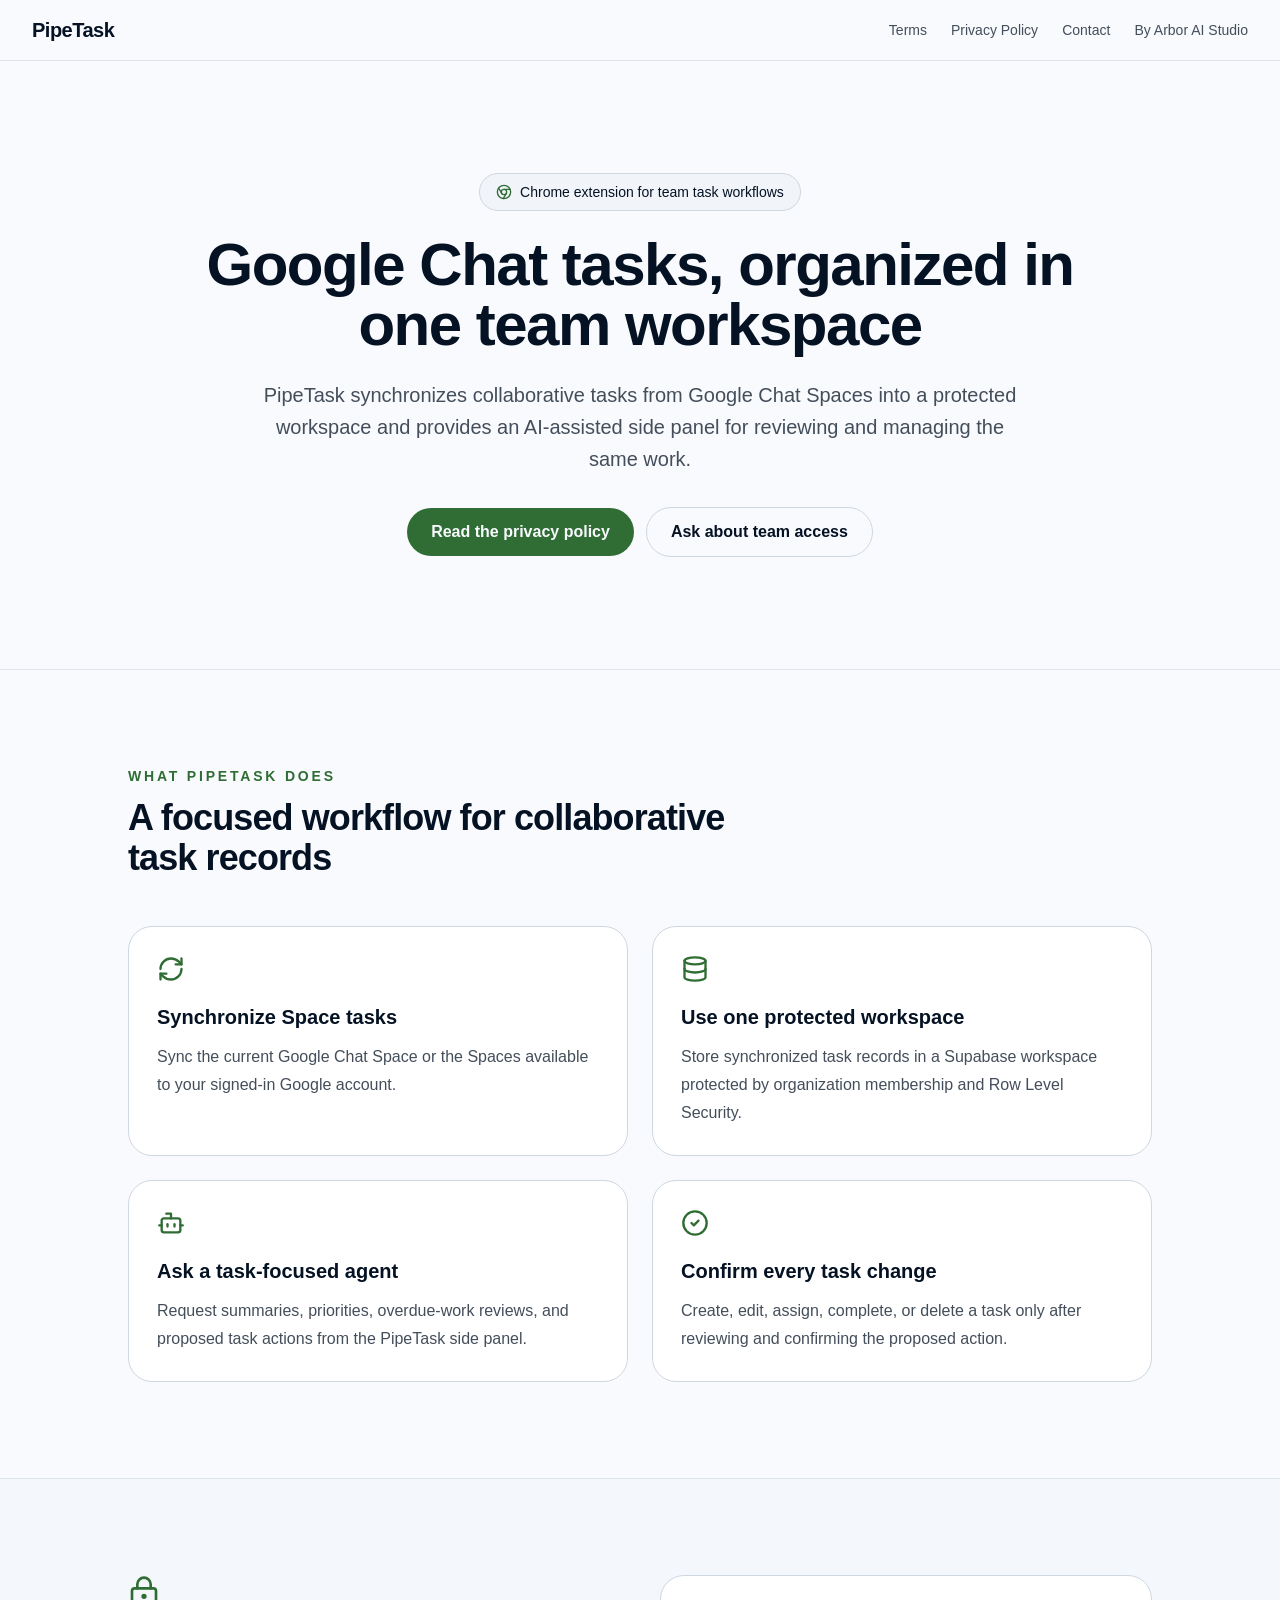
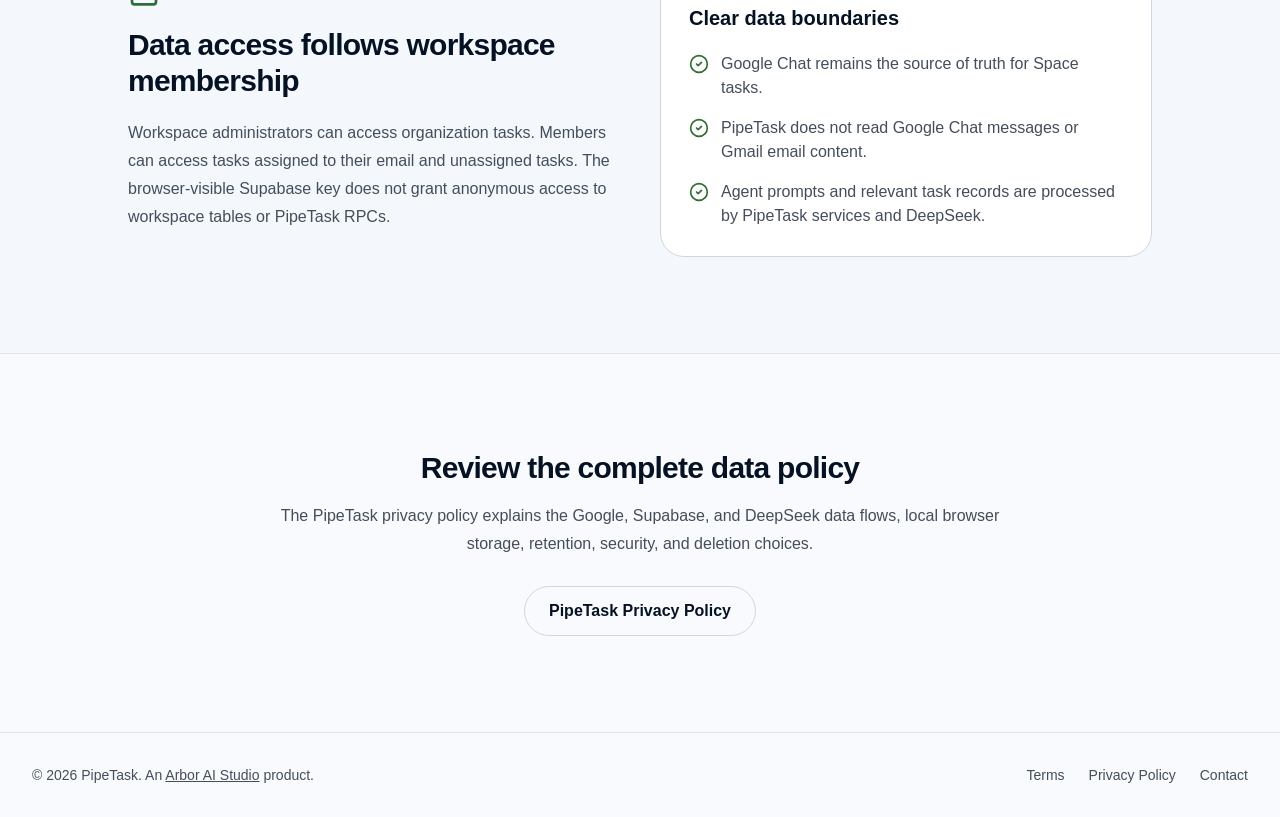
==== commit de927f58: "Publish PipeTask website arboraistudio/code-pipetask-website@6a88d34665433e43384f219d9018122a71f2ed3" ====
--- a/index.html
+++ b/index.html
@@ -1 +1 @@
-<!DOCTYPE html><html lang="en"><head><meta charSet="utf-8"/><meta name="viewport" content="width=device-width, initial-scale=1"/><link rel="stylesheet" href="/_next/static/chunks/13v_6ndt1m8js.css" data-precedence="next"/><link rel="preload" as="script" fetchPriority="low" href="/_next/static/chunks/3z5q_p4msz2ha.js"/><script src="/_next/static/chunks/15orcrkp-_9ct.js" async=""></script><script src="/_next/static/chunks/2nykiepra7i1k.js" async=""></script><script src="/_next/static/chunks/0y-qmi6py9vt0.js" async=""></script><script src="/_next/static/chunks/turbopack-1_6kmb9wb6nxy.js" async=""></script><script src="/_next/static/chunks/05-c3ty_6dwfk.js" async=""></script><script src="/_next/static/chunks/14mrh2-p_w84d.js" async=""></script><script src="/_next/static/chunks/1rxncug86bump.js" async=""></script><title>PipeTask | Google Chat Task Workspace</title><meta name="description" content="PipeTask synchronizes Google Chat Space tasks into a protected team workspace with an AI-assisted Chrome side panel."/><link rel="canonical" href="https://pipetask.arboraistudio.com/"/><meta property="og:title" content="PipeTask | Google Chat Task Workspace"/><meta property="og:description" content="Synchronize Google Chat Space tasks, review team work, and confirm task actions from a Chrome side panel."/><meta property="og:url" content="https://pipetask.arboraistudio.com/"/><meta property="og:type" content="website"/><meta name="twitter:card" content="summary_large_image"/><meta name="twitter:title" content="PipeTask | Google Chat Task Workspace"/><meta name="twitter:description" content="Synchronize Google Chat Space tasks, review team work, and confirm task actions from a Chrome side panel."/><script src="/_next/static/chunks/0cz1d0mv5g_q7.js" noModule=""></script></head><body class="antialiased min-h-screen"><div hidden=""><!--$--><!--/$--></div><script type="application/ld+json">{"@context":"https://schema.org","@type":"SoftwareApplication","name":"PipeTask","applicationCategory":"BusinessApplication","operatingSystem":"Google Chrome","description":"A Chrome extension that synchronizes Google Chat Space tasks into a protected team workspace with an AI-assisted task interface.","url":"https://pipetask.arboraistudio.com/","creator":{"@type":"Organization","name":"Arbor AI Studio","url":"https://arboraistudio.com"},"featureList":["Synchronize Space tasks","Use one protected workspace","Ask a task-focused agent","Confirm every task change"]}</script><script type="application/ld+json">{"@context":"https://schema.org","@type":"BreadcrumbList","itemListElement":[{"@type":"ListItem","position":1,"name":"PipeTask","item":"https://pipetask.arboraistudio.com/"}]}</script><div class="min-h-screen"><header class="border-b border-border/60 py-4"><div class="mx-auto w-full max-w-screen-xl px-4 md:px-8"><div class="flex items-center justify-between"><a class="text-xl font-bold tracking-tight" href="/">PipeTask</a><nav class="flex items-center gap-6 text-sm font-medium"><a class="text-muted-foreground hover:text-foreground transition-colors" href="/terms/">Terms</a><a class="text-muted-foreground hover:text-foreground transition-colors" href="/privacy/">Privacy Policy</a><a class="text-muted-foreground hover:text-foreground transition-colors" href="/contact/">Contact</a><a href="https://arboraistudio.com" target="_blank" rel="noopener noreferrer" class="text-muted-foreground hover:text-foreground transition-colors">By Arbor AI Studio</a></nav></div></div></header><section class="border-b border-border/60 py-20 md:py-28"><div class="mx-auto w-full max-w-screen-xl px-4 md:px-8"><div class="mx-auto max-w-4xl text-center"><div class="mb-6 inline-flex items-center gap-2 rounded-full border border-border bg-muted/50 px-4 py-2 text-sm font-medium"><svg xmlns="http://www.w3.org/2000/svg" width="24" height="24" viewBox="0 0 24 24" fill="none" stroke="currentColor" stroke-width="2" stroke-linecap="round" stroke-linejoin="round" class="lucide lucide-chromium size-4 text-primary" aria-hidden="true"><path d="M10.88 21.94 15.46 14"></path><path d="M21.17 8H12"></path><path d="M3.95 6.06 8.54 14"></path><circle cx="12" cy="12" r="10"></circle><circle cx="12" cy="12" r="4"></circle></svg>Chrome extension for team task workflows</div><h1 class="text-4xl font-bold tracking-tight md:text-6xl">Google Chat tasks, organized in one team workspace</h1><p class="mx-auto mt-6 max-w-3xl text-lg leading-8 text-muted-foreground md:text-xl">PipeTask synchronizes collaborative tasks from Google Chat Spaces into a protected workspace and provides an AI-assisted side panel for reviewing and managing the same work.</p><div class="mt-8 flex flex-col items-center justify-center gap-3 sm:flex-row"><a class="inline-flex min-h-11 items-center justify-center rounded-full bg-primary px-6 py-3 font-semibold text-primary-foreground transition-colors hover:bg-primary/90" href="/privacy/">Read the privacy policy</a><a href="https://arboraistudio.com/contact" class="inline-flex min-h-11 items-center justify-center rounded-full border border-border px-6 py-3 font-semibold transition-colors hover:bg-muted">Ask about team access</a></div></div></div></section><section class="py-20 md:py-24"><div class="mx-auto w-full max-w-screen-xl px-4 md:px-8"><div class="mx-auto max-w-5xl"><div class="mb-12 max-w-2xl"><p class="text-sm font-semibold uppercase tracking-[0.2em] text-primary">What PipeTask does</p><h2 class="mt-3 text-3xl font-bold tracking-tight md:text-4xl">A focused workflow for collaborative task records</h2></div><div class="grid gap-6 md:grid-cols-2"><article class="rounded-3xl border border-border bg-card p-7"><svg xmlns="http://www.w3.org/2000/svg" width="24" height="24" viewBox="0 0 24 24" fill="none" stroke="currentColor" stroke-width="2" stroke-linecap="round" stroke-linejoin="round" class="lucide lucide-refresh-cw mb-5 size-7 text-primary" aria-hidden="true"><path d="M3 12a9 9 0 0 1 9-9 9.75 9.75 0 0 1 6.74 2.74L21 8"></path><path d="M21 3v5h-5"></path><path d="M21 12a9 9 0 0 1-9 9 9.75 9.75 0 0 1-6.74-2.74L3 16"></path><path d="M8 16H3v5"></path></svg><h3 class="text-xl font-semibold">Synchronize Space tasks</h3><p class="mt-3 leading-7 text-muted-foreground">Sync the current Google Chat Space or the Spaces available to your signed-in Google account.</p></article><article class="rounded-3xl border border-border bg-card p-7"><svg xmlns="http://www.w3.org/2000/svg" width="24" height="24" viewBox="0 0 24 24" fill="none" stroke="currentColor" stroke-width="2" stroke-linecap="round" stroke-linejoin="round" class="lucide lucide-database mb-5 size-7 text-primary" aria-hidden="true"><ellipse cx="12" cy="5" rx="9" ry="3"></ellipse><path d="M3 5V19A9 3 0 0 0 21 19V5"></path><path d="M3 12A9 3 0 0 0 21 12"></path></svg><h3 class="text-xl font-semibold">Use one protected workspace</h3><p class="mt-3 leading-7 text-muted-foreground">Store synchronized task records in a Supabase workspace protected by organization membership and Row Level Security.</p></article><article class="rounded-3xl border border-border bg-card p-7"><svg xmlns="http://www.w3.org/2000/svg" width="24" height="24" viewBox="0 0 24 24" fill="none" stroke="currentColor" stroke-width="2" stroke-linecap="round" stroke-linejoin="round" class="lucide lucide-bot mb-5 size-7 text-primary" aria-hidden="true"><path d="M12 8V4H8"></path><rect width="16" height="12" x="4" y="8" rx="2"></rect><path d="M2 14h2"></path><path d="M20 14h2"></path><path d="M15 13v2"></path><path d="M9 13v2"></path></svg><h3 class="text-xl font-semibold">Ask a task-focused agent</h3><p class="mt-3 leading-7 text-muted-foreground">Request summaries, priorities, overdue-work reviews, and proposed task actions from the PipeTask side panel.</p></article><article class="rounded-3xl border border-border bg-card p-7"><svg xmlns="http://www.w3.org/2000/svg" width="24" height="24" viewBox="0 0 24 24" fill="none" stroke="currentColor" stroke-width="2" stroke-linecap="round" stroke-linejoin="round" class="lucide lucide-circle-check mb-5 size-7 text-primary" aria-hidden="true"><circle cx="12" cy="12" r="10"></circle><path d="m9 12 2 2 4-4"></path></svg><h3 class="text-xl font-semibold">Confirm every task change</h3><p class="mt-3 leading-7 text-muted-foreground">Create, edit, assign, complete, or delete a task only after reviewing and confirming the proposed action.</p></article></div></div></div></section><section class="border-y border-border/60 bg-muted/30 py-20 md:py-24"><div class="mx-auto w-full max-w-screen-xl px-4 md:px-8"><div class="mx-auto grid max-w-5xl gap-10 md:grid-cols-2"><div><svg xmlns="http://www.w3.org/2000/svg" width="24" height="24" viewBox="0 0 24 24" fill="none" stroke="currentColor" stroke-width="2" stroke-linecap="round" stroke-linejoin="round" class="lucide lucide-lock-keyhole mb-5 size-8 text-primary" aria-hidden="true"><circle cx="12" cy="16" r="1"></circle><rect x="3" y="10" width="18" height="12" rx="2"></rect><path d="M7 10V7a5 5 0 0 1 10 0v3"></path></svg><h2 class="text-3xl font-bold tracking-tight">Data access follows workspace membership</h2><p class="mt-5 leading-7 text-muted-foreground">Workspace administrators can access organization tasks. Members can access tasks assigned to their email and unassigned tasks. The browser-visible Supabase key does not grant anonymous access to workspace tables or PipeTask RPCs.</p></div><div class="rounded-3xl border border-border bg-card p-7"><h2 class="text-xl font-semibold">Clear data boundaries</h2><ul class="mt-5 space-y-4 text-muted-foreground"><li class="flex gap-3"><svg xmlns="http://www.w3.org/2000/svg" width="24" height="24" viewBox="0 0 24 24" fill="none" stroke="currentColor" stroke-width="2" stroke-linecap="round" stroke-linejoin="round" class="lucide lucide-circle-check mt-0.5 size-5 shrink-0 text-primary" aria-hidden="true"><circle cx="12" cy="12" r="10"></circle><path d="m9 12 2 2 4-4"></path></svg>Google Chat remains the source of truth for Space tasks.</li><li class="flex gap-3"><svg xmlns="http://www.w3.org/2000/svg" width="24" height="24" viewBox="0 0 24 24" fill="none" stroke="currentColor" stroke-width="2" stroke-linecap="round" stroke-linejoin="round" class="lucide lucide-circle-check mt-0.5 size-5 shrink-0 text-primary" aria-hidden="true"><circle cx="12" cy="12" r="10"></circle><path d="m9 12 2 2 4-4"></path></svg>PipeTask does not read Google Chat messages or Gmail email content.</li><li class="flex gap-3"><svg xmlns="http://www.w3.org/2000/svg" width="24" height="24" viewBox="0 0 24 24" fill="none" stroke="currentColor" stroke-width="2" stroke-linecap="round" stroke-linejoin="round" class="lucide lucide-circle-check mt-0.5 size-5 shrink-0 text-primary" aria-hidden="true"><circle cx="12" cy="12" r="10"></circle><path d="m9 12 2 2 4-4"></path></svg>Agent prompts and relevant task records are processed by PipeTask services and Google Gemini.</li></ul></div></div></div></section><section class="py-20 md:py-24"><div class="mx-auto w-full max-w-screen-xl px-4 md:px-8"><div class="mx-auto max-w-3xl text-center"><h2 class="text-3xl font-bold tracking-tight">Review the complete data policy</h2><p class="mt-4 leading-7 text-muted-foreground">The PipeTask privacy policy explains the Google, Supabase, and Gemini data flows, local browser storage, retention, security, and deletion choices.</p><a class="mt-7 inline-flex min-h-11 items-center justify-center rounded-full border border-border px-6 py-3 font-semibold transition-colors hover:bg-muted" href="/privacy/">PipeTask Privacy Policy</a></div></div></section><footer class="border-t border-border/60 py-8 text-center text-sm text-muted-foreground"><div class="mx-auto w-full max-w-screen-xl px-4 md:px-8"><div class="flex flex-col items-center justify-between gap-4 sm:flex-row"><p>© <!-- -->2026<!-- --> PipeTask. An<!-- --> <a href="https://arboraistudio.com" target="_blank" rel="noopener noreferrer" class="underline hover:text-foreground">Arbor AI Studio</a> <!-- -->product.</p><div class="flex items-center gap-6"><a class="hover:text-foreground transition-colors" href="/terms/">Terms</a><a class="hover:text-foreground transition-colors" href="/privacy/">Privacy Policy</a><a class="hover:text-foreground transition-colors" href="/contact/">Contact</a></div></div></div></footer></div><!--$--><!--/$--><script src="/_next/static/chunks/3z5q_p4msz2ha.js" id="_R_" async=""></script><script>(self.__next_f=self.__next_f||[]).push([0])</script><script>self.__next_f.push([1,"1:\"$Sreact.fragment\"\n2:I[39756,[\"/_next/static/chunks/05-c3ty_6dwfk.js\",\"/_next/static/chunks/14mrh2-p_w84d.js\"],\"default\"]\n3:I[37457,[\"/_next/static/chunks/05-c3ty_6dwfk.js\",\"/_next/static/chunks/14mrh2-p_w84d.js\"],\"default\"]\n4:I[22016,[\"/_next/static/chunks/05-c3ty_6dwfk.js\",\"/_next/static/chunks/14mrh2-p_w84d.js\",\"/_next/static/chunks/1rxncug86bump.js\"],\"\"]\n10:I[68027,[\"/_next/static/chunks/05-c3ty_6dwfk.js\",\"/_next/static/chunks/14mrh2-p_w84d.js\"],\"default\",1]\n:HL[\"/_next/static/chunks/13v_6ndt1m8js.css\",\"style\"]\n"])</script><script>self.__next_f.push([1,"0:{\"P\":null,\"c\":[\"\",\"\"],\"q\":\"\",\"i\":false,\"f\":[[[\"\",{\"children\":[\"__PAGE__\",{}]},\"$undefined\",\"$undefined\",16],[[\"$\",\"$1\",\"c\",{\"children\":[[[\"$\",\"link\",\"0\",{\"rel\":\"stylesheet\",\"href\":\"/_next/static/chunks/13v_6ndt1m8js.css\",\"precedence\":\"next\",\"crossOrigin\":\"$undefined\",\"nonce\":\"$undefined\"}],[\"$\",\"script\",\"script-0\",{\"src\":\"/_next/static/chunks/05-c3ty_6dwfk.js\",\"async\":true,\"nonce\":\"$undefined\"}],[\"$\",\"script\",\"script-1\",{\"src\":\"/_next/static/chunks/14mrh2-p_w84d.js\",\"async\":true,\"nonce\":\"$undefined\"}]],[\"$\",\"html\",null,{\"lang\":\"en\",\"children\":[\"$\",\"body\",null,{\"className\":\"antialiased min-h-screen\",\"children\":[\"$\",\"$L2\",null,{\"parallelRouterKey\":\"children\",\"error\":\"$undefined\",\"errorStyles\":\"$undefined\",\"errorScripts\":\"$undefined\",\"template\":[\"$\",\"$L3\",null,{}],\"templateStyles\":\"$undefined\",\"templateScripts\":\"$undefined\",\"notFound\":[[[\"$\",\"title\",null,{\"children\":\"404: This page could not be found.\"}],[\"$\",\"div\",null,{\"style\":{\"fontFamily\":\"system-ui,\\\"Segoe UI\\\",Roboto,Helvetica,Arial,sans-serif,\\\"Apple Color Emoji\\\",\\\"Segoe UI Emoji\\\"\",\"height\":\"100vh\",\"textAlign\":\"center\",\"display\":\"flex\",\"flexDirection\":\"column\",\"alignItems\":\"center\",\"justifyContent\":\"center\"},\"children\":[\"$\",\"div\",null,{\"children\":[[\"$\",\"style\",null,{\"dangerouslySetInnerHTML\":{\"__html\":\"body{color:#000;background:#fff;margin:0}.next-error-h1{border-right:1px solid rgba(0,0,0,.3)}@media (prefers-color-scheme:dark){body{color:#fff;background:#000}.next-error-h1{border-right:1px solid rgba(255,255,255,.3)}}\"}}],[\"$\",\"h1\",null,{\"className\":\"next-error-h1\",\"style\":{\"display\":\"inline-block\",\"margin\":\"0 20px 0 0\",\"padding\":\"0 23px 0 0\",\"fontSize\":24,\"fontWeight\":500,\"verticalAlign\":\"top\",\"lineHeight\":\"49px\"},\"children\":404}],[\"$\",\"div\",null,{\"style\":{\"display\":\"inline-block\"},\"children\":[\"$\",\"h2\",null,{\"style\":{\"fontSize\":14,\"fontWeight\":400,\"lineHeight\":\"49px\",\"margin\":0},\"children\":\"This page could not be found.\"}]}]]}]}]],[]],\"forbidden\":\"$undefined\",\"unauthorized\":\"$undefined\"}]}]}]]}],{\"children\":[[\"$\",\"$1\",\"c\",{\"children\":[[[\"$\",\"script\",null,{\"type\":\"application/ld+json\",\"dangerouslySetInnerHTML\":{\"__html\":\"{\\\"@context\\\":\\\"https://schema.org\\\",\\\"@type\\\":\\\"SoftwareApplication\\\",\\\"name\\\":\\\"PipeTask\\\",\\\"applicationCategory\\\":\\\"BusinessApplication\\\",\\\"operatingSystem\\\":\\\"Google Chrome\\\",\\\"description\\\":\\\"A Chrome extension that synchronizes Google Chat Space tasks into a protected team workspace with an AI-assisted task interface.\\\",\\\"url\\\":\\\"https://pipetask.arboraistudio.com/\\\",\\\"creator\\\":{\\\"@type\\\":\\\"Organization\\\",\\\"name\\\":\\\"Arbor AI Studio\\\",\\\"url\\\":\\\"https://arboraistudio.com\\\"},\\\"featureList\\\":[\\\"Synchronize Space tasks\\\",\\\"Use one protected workspace\\\",\\\"Ask a task-focused agent\\\",\\\"Confirm every task change\\\"]}\"}}],[\"$\",\"script\",null,{\"type\":\"application/ld+json\",\"dangerouslySetInnerHTML\":{\"__html\":\"{\\\"@context\\\":\\\"https://schema.org\\\",\\\"@type\\\":\\\"BreadcrumbList\\\",\\\"itemListElement\\\":[{\\\"@type\\\":\\\"ListItem\\\",\\\"position\\\":1,\\\"name\\\":\\\"PipeTask\\\",\\\"item\\\":\\\"https://pipetask.arboraistudio.com/\\\"}]}\"}}],[\"$\",\"div\",null,{\"className\":\"min-h-screen\",\"children\":[[\"$\",\"header\",null,{\"className\":\"border-b border-border/60 py-4\",\"children\":[\"$\",\"div\",null,{\"className\":\"mx-auto w-full max-w-screen-xl px-4 md:px-8\",\"children\":[\"$\",\"div\",null,{\"className\":\"flex items-center justify-between\",\"children\":[[\"$\",\"$L4\",null,{\"href\":\"/\",\"className\":\"text-xl font-bold tracking-tight\",\"children\":\"PipeTask\"}],[\"$\",\"nav\",null,{\"className\":\"flex items-center gap-6 text-sm font-medium\",\"children\":[[\"$\",\"$L4\",null,{\"href\":\"/terms/\",\"className\":\"text-muted-foreground hover:text-foreground transition-colors\",\"children\":\"Terms\"}],[\"$\",\"$L4\",null,{\"href\":\"/privacy/\",\"className\":\"text-muted-foreground hover:text-foreground transition-colors\",\"children\":\"Privacy Policy\"}],[\"$\",\"$L4\",null,{\"href\":\"/contact/\",\"className\":\"text-muted-foreground hover:text-foreground transition-colors\",\"children\":\"Contact\"}],[\"$\",\"a\",null,{\"href\":\"https://arboraistudio.com\",\"target\":\"_blank\",\"rel\":\"noopener noreferrer\",\"className\":\"text-muted-foreground hover:text-foreground transition-colors\",\"children\":\"By Arbor AI Studio\"}]]}]]}]}]}],[\"$\",\"section\",null,{\"className\":\"border-b border-border/60 py-20 md:py-28\",\"children\":[\"$\",\"div\",null,{\"className\":\"mx-auto w-full max-w-screen-xl px-4 md:px-8\",\"children\":[\"$\",\"div\",null,{\"className\":\"mx-auto max-w-4xl text-center\",\"children\":[\"$L5\",\"$L6\",\"$L7\",\"$L8\"]}]}]}],\"$L9\",\"$La\",\"$Lb\",\"$Lc\"]}]],[\"$Ld\"],\"$Le\"]}],{},null,false,null]},null,false,null],\"$Lf\",false]],\"m\":\"$undefined\",\"G\":[\"$10\",[\"$L11\"]],\"S\":true,\"h\":null,\"s\":\"$undefined\",\"l\":\"$undefined\",\"p\":\"$undefined\",\"d\":\"$undefined\",\"b\":\"CtjJAt8FPS4_FxzfReAJa\"}\n"])</script><script>self.__next_f.push([1,"12:I[97367,[\"/_next/static/chunks/05-c3ty_6dwfk.js\",\"/_next/static/chunks/14mrh2-p_w84d.js\"],\"OutletBoundary\"]\n13:\"$Sreact.suspense\"\n15:I[97367,[\"/_next/static/chunks/05-c3ty_6dwfk.js\",\"/_next/static/chunks/14mrh2-p_w84d.js\"],\"ViewportBoundary\"]\n17:I[97367,[\"/_next/static/chunks/05-c3ty_6dwfk.js\",\"/_next/static/chunks/14mrh2-p_w84d.js\"],\"MetadataBoundary\"]\n5:[\"$\",\"div\",null,{\"className\":\"mb-6 inline-flex items-center gap-2 rounded-full border border-border bg-muted/50 px-4 py-2 text-sm font-medium\",\"children\":[[\"$\",\"svg\",null,{\"ref\":\"$undefined\",\"xmlns\":\"http://www.w3.org/2000/svg\",\"width\":24,\"height\":24,\"viewBox\":\"0 0 24 24\",\"fill\":\"none\",\"stroke\":\"currentColor\",\"strokeWidth\":2,\"strokeLinecap\":\"round\",\"strokeLinejoin\":\"round\",\"className\":\"lucide lucide-chromium size-4 text-primary\",\"aria-hidden\":\"true\",\"children\":[[\"$\",\"path\",\"xkve6t\",{\"d\":\"M10.88 21.94 15.46 14\"}],[\"$\",\"path\",\"19dcdn\",{\"d\":\"M21.17 8H12\"}],[\"$\",\"path\",\"g8jz9m\",{\"d\":\"M3.95 6.06 8.54 14\"}],[\"$\",\"circle\",\"1mglay\",{\"cx\":\"12\",\"cy\":\"12\",\"r\":\"10\"}],[\"$\",\"circle\",\"4exip2\",{\"cx\":\"12\",\"cy\":\"12\",\"r\":\"4\"}],\"$undefined\"]}],\"Chrome extension for team task workflows\"]}]\n6:[\"$\",\"h1\",null,{\"className\":\"text-4xl font-bold tracking-tight md:text-6xl\",\"children\":\"Google Chat tasks, organized in one team workspace\"}]\n7:[\"$\",\"p\",null,{\"className\":\"mx-auto mt-6 max-w-3xl text-lg leading-8 text-muted-foreground md:text-xl\",\"children\":\"PipeTask synchronizes collaborative tasks from Google Chat Spaces into a protected workspace and provides an AI-assisted side panel for reviewing and managing the same work.\"}]\n8:[\"$\",\"div\",null,{\"className\":\"mt-8 flex flex-col items-center justify-center gap-3 sm:flex-row\",\"children\":[[\"$\",\"$L4\",null,{\"href\":\"/privacy/\",\"className\":\"inline-flex min-h-11 items-center justify-center rounded-full bg-primary px-6 py-3 font-semibold text-primary-foreground transition-colors hover:bg-primary/90\",\"children\":\"Read the privacy policy\"}],[\"$\",\"a\",null,{\"href\":\"https://arboraistudio.com/contact\",\"className\":\"inline-flex min-h-11 items-center justify-center rounded-full border border-border px-6 py-3 font-semibold transition-colors hover:bg-muted\",\"children\":\"Ask about team access\"}]]}]\n"])</script><script>self.__next_f.push([1,"9:[\"$\",\"section\",null,{\"className\":\"py-20 md:py-24\",\"children\":[\"$\",\"div\",null,{\"className\":\"mx-auto w-full max-w-screen-xl px-4 md:px-8\",\"children\":[\"$\",\"div\",null,{\"className\":\"mx-auto max-w-5xl\",\"children\":[[\"$\",\"div\",null,{\"className\":\"mb-12 max-w-2xl\",\"children\":[[\"$\",\"p\",null,{\"className\":\"text-sm font-semibold uppercase tracking-[0.2em] text-primary\",\"children\":\"What PipeTask does\"}],[\"$\",\"h2\",null,{\"className\":\"mt-3 text-3xl font-bold tracking-tight md:text-4xl\",\"children\":\"A focused workflow for collaborative task records\"}]]}],[\"$\",\"div\",null,{\"className\":\"grid gap-6 md:grid-cols-2\",\"children\":[[\"$\",\"article\",\"Synchronize Space tasks\",{\"className\":\"rounded-3xl border border-border bg-card p-7\",\"children\":[[\"$\",\"svg\",null,{\"ref\":\"$undefined\",\"xmlns\":\"http://www.w3.org/2000/svg\",\"width\":24,\"height\":24,\"viewBox\":\"0 0 24 24\",\"fill\":\"none\",\"stroke\":\"currentColor\",\"strokeWidth\":2,\"strokeLinecap\":\"round\",\"strokeLinejoin\":\"round\",\"className\":\"lucide lucide-refresh-cw mb-5 size-7 text-primary\",\"aria-hidden\":\"true\",\"children\":[[\"$\",\"path\",\"v9h5vc\",{\"d\":\"M3 12a9 9 0 0 1 9-9 9.75 9.75 0 0 1 6.74 2.74L21 8\"}],[\"$\",\"path\",\"1q7to0\",{\"d\":\"M21 3v5h-5\"}],[\"$\",\"path\",\"3uifl3\",{\"d\":\"M21 12a9 9 0 0 1-9 9 9.75 9.75 0 0 1-6.74-2.74L3 16\"}],[\"$\",\"path\",\"1cv678\",{\"d\":\"M8 16H3v5\"}],\"$undefined\"]}],[\"$\",\"h3\",null,{\"className\":\"text-xl font-semibold\",\"children\":\"Synchronize Space tasks\"}],[\"$\",\"p\",null,{\"className\":\"mt-3 leading-7 text-muted-foreground\",\"children\":\"Sync the current Google Chat Space or the Spaces available to your signed-in Google account.\"}]]}],[\"$\",\"article\",\"Use one protected workspace\",{\"className\":\"rounded-3xl border border-border bg-card p-7\",\"children\":[[\"$\",\"svg\",null,{\"ref\":\"$undefined\",\"xmlns\":\"http://www.w3.org/2000/svg\",\"width\":24,\"height\":24,\"viewBox\":\"0 0 24 24\",\"fill\":\"none\",\"stroke\":\"currentColor\",\"strokeWidth\":2,\"strokeLinecap\":\"round\",\"strokeLinejoin\":\"round\",\"className\":\"lucide lucide-database mb-5 size-7 text-primary\",\"aria-hidden\":\"true\",\"children\":[[\"$\",\"ellipse\",\"msslwz\",{\"cx\":\"12\",\"cy\":\"5\",\"rx\":\"9\",\"ry\":\"3\"}],[\"$\",\"path\",\"1wlel7\",{\"d\":\"M3 5V19A9 3 0 0 0 21 19V5\"}],[\"$\",\"path\",\"mv7ke4\",{\"d\":\"M3 12A9 3 0 0 0 21 12\"}],\"$undefined\"]}],[\"$\",\"h3\",null,{\"className\":\"text-xl font-semibold\",\"children\":\"Use one protected workspace\"}],[\"$\",\"p\",null,{\"className\":\"mt-3 leading-7 text-muted-foreground\",\"children\":\"Store synchronized task records in a Supabase workspace protected by organization membership and Row Level Security.\"}]]}],[\"$\",\"article\",\"Ask a task-focused agent\",{\"className\":\"rounded-3xl border border-border bg-card p-7\",\"children\":[[\"$\",\"svg\",null,{\"ref\":\"$undefined\",\"xmlns\":\"http://www.w3.org/2000/svg\",\"width\":24,\"height\":24,\"viewBox\":\"0 0 24 24\",\"fill\":\"none\",\"stroke\":\"currentColor\",\"strokeWidth\":2,\"strokeLinecap\":\"round\",\"strokeLinejoin\":\"round\",\"className\":\"lucide lucide-bot mb-5 size-7 text-primary\",\"aria-hidden\":\"true\",\"children\":[[\"$\",\"path\",\"hb8ula\",{\"d\":\"M12 8V4H8\"}],[\"$\",\"rect\",\"enze0r\",{\"width\":\"16\",\"height\":\"12\",\"x\":\"4\",\"y\":\"8\",\"rx\":\"2\"}],[\"$\",\"path\",\"vft8re\",{\"d\":\"M2 14h2\"}],[\"$\",\"path\",\"4cs60a\",{\"d\":\"M20 14h2\"}],[\"$\",\"path\",\"1xurst\",{\"d\":\"M15 13v2\"}],[\"$\",\"path\",\"rq6x2g\",{\"d\":\"M9 13v2\"}],\"$undefined\"]}],[\"$\",\"h3\",null,{\"className\":\"text-xl font-semibold\",\"children\":\"Ask a task-focused agent\"}],[\"$\",\"p\",null,{\"className\":\"mt-3 leading-7 text-muted-foreground\",\"children\":\"Request summaries, priorities, overdue-work reviews, and proposed task actions from the PipeTask side panel.\"}]]}],[\"$\",\"article\",\"Confirm every task change\",{\"className\":\"rounded-3xl border border-border bg-card p-7\",\"children\":[[\"$\",\"svg\",null,{\"ref\":\"$undefined\",\"xmlns\":\"http://www.w3.org/2000/svg\",\"width\":24,\"height\":24,\"viewBox\":\"0 0 24 24\",\"fill\":\"none\",\"stroke\":\"currentColor\",\"strokeWidth\":2,\"strokeLinecap\":\"round\",\"strokeLinejoin\":\"round\",\"className\":\"lucide lucide-circle-check mb-5 size-7 text-primary\",\"aria-hidden\":\"true\",\"children\":[[\"$\",\"circle\",\"1mglay\",{\"cx\":\"12\",\"cy\":\"12\",\"r\":\"10\"}],[\"$\",\"path\",\"dzmm74\",{\"d\":\"m9 12 2 2 4-4\"}],\"$undefined\"]}],[\"$\",\"h3\",null,{\"className\":\"text-xl font-semibold\",\"children\":\"Confirm every task change\"}],[\"$\",\"p\",null,{\"className\":\"mt-3 leading-7 text-muted-foreground\",\"children\":\"Create, edit, assign, complete, or delete a task only after reviewing and confirming the proposed action.\"}]]}]]}]]}]}]}]\n"])</script><script>self.__next_f.push([1,"a:[\"$\",\"section\",null,{\"className\":\"border-y border-border/60 bg-muted/30 py-20 md:py-24\",\"children\":[\"$\",\"div\",null,{\"className\":\"mx-auto w-full max-w-screen-xl px-4 md:px-8\",\"children\":[\"$\",\"div\",null,{\"className\":\"mx-auto grid max-w-5xl gap-10 md:grid-cols-2\",\"children\":[[\"$\",\"div\",null,{\"children\":[[\"$\",\"svg\",null,{\"ref\":\"$undefined\",\"xmlns\":\"http://www.w3.org/2000/svg\",\"width\":24,\"height\":24,\"viewBox\":\"0 0 24 24\",\"fill\":\"none\",\"stroke\":\"currentColor\",\"strokeWidth\":2,\"strokeLinecap\":\"round\",\"strokeLinejoin\":\"round\",\"className\":\"lucide lucide-lock-keyhole mb-5 size-8 text-primary\",\"aria-hidden\":\"true\",\"children\":[[\"$\",\"circle\",\"1au0dj\",{\"cx\":\"12\",\"cy\":\"16\",\"r\":\"1\"}],[\"$\",\"rect\",\"6s8ecr\",{\"x\":\"3\",\"y\":\"10\",\"width\":\"18\",\"height\":\"12\",\"rx\":\"2\"}],[\"$\",\"path\",\"1pqi11\",{\"d\":\"M7 10V7a5 5 0 0 1 10 0v3\"}],\"$undefined\"]}],[\"$\",\"h2\",null,{\"className\":\"text-3xl font-bold tracking-tight\",\"children\":\"Data access follows workspace membership\"}],[\"$\",\"p\",null,{\"className\":\"mt-5 leading-7 text-muted-foreground\",\"children\":\"Workspace administrators can access organization tasks. Members can access tasks assigned to their email and unassigned tasks. The browser-visible Supabase key does not grant anonymous access to workspace tables or PipeTask RPCs.\"}]]}],[\"$\",\"div\",null,{\"className\":\"rounded-3xl border border-border bg-card p-7\",\"children\":[[\"$\",\"h2\",null,{\"className\":\"text-xl font-semibold\",\"children\":\"Clear data boundaries\"}],[\"$\",\"ul\",null,{\"className\":\"mt-5 space-y-4 text-muted-foreground\",\"children\":[[\"$\",\"li\",null,{\"className\":\"flex gap-3\",\"children\":[[\"$\",\"svg\",null,{\"ref\":\"$undefined\",\"xmlns\":\"http://www.w3.org/2000/svg\",\"width\":24,\"height\":24,\"viewBox\":\"0 0 24 24\",\"fill\":\"none\",\"stroke\":\"currentColor\",\"strokeWidth\":2,\"strokeLinecap\":\"round\",\"strokeLinejoin\":\"round\",\"className\":\"lucide lucide-circle-check mt-0.5 size-5 shrink-0 text-primary\",\"aria-hidden\":\"true\",\"children\":[[\"$\",\"circle\",\"1mglay\",{\"cx\":\"12\",\"cy\":\"12\",\"r\":\"10\"}],[\"$\",\"path\",\"dzmm74\",{\"d\":\"m9 12 2 2 4-4\"}],\"$undefined\"]}],\"Google Chat remains the source of truth for Space tasks.\"]}],[\"$\",\"li\",null,{\"className\":\"flex gap-3\",\"children\":[[\"$\",\"svg\",null,{\"ref\":\"$undefined\",\"xmlns\":\"http://www.w3.org/2000/svg\",\"width\":24,\"height\":24,\"viewBox\":\"0 0 24 24\",\"fill\":\"none\",\"stroke\":\"currentColor\",\"strokeWidth\":2,\"strokeLinecap\":\"round\",\"strokeLinejoin\":\"round\",\"className\":\"lucide lucide-circle-check mt-0.5 size-5 shrink-0 text-primary\",\"aria-hidden\":\"true\",\"children\":[[\"$\",\"circle\",\"1mglay\",{\"cx\":\"12\",\"cy\":\"12\",\"r\":\"10\"}],[\"$\",\"path\",\"dzmm74\",{\"d\":\"m9 12 2 2 4-4\"}],\"$undefined\"]}],\"PipeTask does not read Google Chat messages or Gmail email content.\"]}],[\"$\",\"li\",null,{\"className\":\"flex gap-3\",\"children\":[[\"$\",\"svg\",null,{\"ref\":\"$undefined\",\"xmlns\":\"http://www.w3.org/2000/svg\",\"width\":24,\"height\":24,\"viewBox\":\"0 0 24 24\",\"fill\":\"none\",\"stroke\":\"currentColor\",\"strokeWidth\":2,\"strokeLinecap\":\"round\",\"strokeLinejoin\":\"round\",\"className\":\"lucide lucide-circle-check mt-0.5 size-5 shrink-0 text-primary\",\"aria-hidden\":\"true\",\"children\":[[\"$\",\"circle\",\"1mglay\",{\"cx\":\"12\",\"cy\":\"12\",\"r\":\"10\"}],[\"$\",\"path\",\"dzmm74\",{\"d\":\"m9 12 2 2 4-4\"}],\"$undefined\"]}],\"Agent prompts and relevant task records are processed by PipeTask services and Google Gemini.\"]}]]}]]}]]}]}]}]\n"])</script><script>self.__next_f.push([1,"b:[\"$\",\"section\",null,{\"className\":\"py-20 md:py-24\",\"children\":[\"$\",\"div\",null,{\"className\":\"mx-auto w-full max-w-screen-xl px-4 md:px-8\",\"children\":[\"$\",\"div\",null,{\"className\":\"mx-auto max-w-3xl text-center\",\"children\":[[\"$\",\"h2\",null,{\"className\":\"text-3xl font-bold tracking-tight\",\"children\":\"Review the complete data policy\"}],[\"$\",\"p\",null,{\"className\":\"mt-4 leading-7 text-muted-foreground\",\"children\":\"The PipeTask privacy policy explains the Google, Supabase, and Gemini data flows, local browser storage, retention, security, and deletion choices.\"}],[\"$\",\"$L4\",null,{\"href\":\"/privacy/\",\"className\":\"mt-7 inline-flex min-h-11 items-center justify-center rounded-full border border-border px-6 py-3 font-semibold transition-colors hover:bg-muted\",\"children\":\"PipeTask Privacy Policy\"}]]}]}]}]\nc:[\"$\",\"footer\",null,{\"className\":\"border-t border-border/60 py-8 text-center text-sm text-muted-foreground\",\"children\":[\"$\",\"div\",null,{\"className\":\"mx-auto w-full max-w-screen-xl px-4 md:px-8\",\"children\":[\"$\",\"div\",null,{\"className\":\"flex flex-col items-center justify-between gap-4 sm:flex-row\",\"children\":[[\"$\",\"p\",null,{\"children\":[\"© \",2026,\" PipeTask. An\",\" \",[\"$\",\"a\",null,{\"href\":\"https://arboraistudio.com\",\"target\":\"_blank\",\"rel\":\"noopener noreferrer\",\"className\":\"underline hover:text-foreground\",\"children\":\"Arbor AI Studio\"}],\" \",\"product.\"]}],[\"$\",\"div\",null,{\"className\":\"flex items-center gap-6\",\"children\":[[\"$\",\"$L4\",null,{\"href\":\"/terms/\",\"className\":\"hover:text-foreground transition-colors\",\"children\":\"Terms\"}],[\"$\",\"$L4\",null,{\"href\":\"/privacy/\",\"className\":\"hover:text-foreground transition-colors\",\"children\":\"Privacy Policy\"}],[\"$\",\"$L4\",null,{\"href\":\"/contact/\",\"className\":\"hover:text-foreground transition-colors\",\"children\":\"Contact\"}]]}]]}]}]}]\nd:[\"$\",\"script\",\"script-0\",{\"src\":\"/_next/static/chunks/1rxncug86bump.js\",\"async\":true,\"nonce\":\"$undefined\"}]\ne:[\"$\",\"$L12\",null,{\"children\":[\"$\",\"$13\",null,{\"name\":\"Next.MetadataOutlet\",\"children\":\"$@14\"}]}]\nf:[\"$\",\"$1\",\"h\",{\"children\":[null,[\"$\",\"$L15\",null,{\"children\":\"$L16\"}],[\"$\",\"div\",null,{\"hidden\":true,\"children\":[\"$\",\"$L17\",null,{\"children\":[\"$\",\"$13\",null,{\"name\":\"Next.Metadata\",\"children\":\"$L18\"}]}]}],null]}]\n11:[\"$\",\"link\",\"0\",{\"rel\":\"stylesheet\",\"href\":\"/_next/static/chunks/13v_6ndt1m8js.css\",\"precedence\":\"next\",\"crossOrigin\":\"$undefined\",\"nonce\":\"$undefined\"}]\n"])</script><script>self.__next_f.push([1,"16:[[\"$\",\"meta\",\"0\",{\"charSet\":\"utf-8\"}],[\"$\",\"meta\",\"1\",{\"name\":\"viewport\",\"content\":\"width=device-width, initial-scale=1\"}]]\n"])</script><script>self.__next_f.push([1,"14:null\n18:[[\"$\",\"title\",\"0\",{\"children\":\"PipeTask | Google Chat Task Workspace\"}],[\"$\",\"meta\",\"1\",{\"name\":\"description\",\"content\":\"PipeTask synchronizes Google Chat Space tasks into a protected team workspace with an AI-assisted Chrome side panel.\"}],[\"$\",\"link\",\"2\",{\"rel\":\"canonical\",\"href\":\"https://pipetask.arboraistudio.com/\"}],[\"$\",\"meta\",\"3\",{\"property\":\"og:title\",\"content\":\"PipeTask | Google Chat Task Workspace\"}],[\"$\",\"meta\",\"4\",{\"property\":\"og:description\",\"content\":\"Synchronize Google Chat Space tasks, review team work, and confirm task actions from a Chrome side panel.\"}],[\"$\",\"meta\",\"5\",{\"property\":\"og:url\",\"content\":\"https://pipetask.arboraistudio.com/\"}],[\"$\",\"meta\",\"6\",{\"property\":\"og:type\",\"content\":\"website\"}],[\"$\",\"meta\",\"7\",{\"name\":\"twitter:card\",\"content\":\"summary_large_image\"}],[\"$\",\"meta\",\"8\",{\"name\":\"twitter:title\",\"content\":\"PipeTask | Google Chat Task Workspace\"}],[\"$\",\"meta\",\"9\",{\"name\":\"twitter:description\",\"content\":\"Synchronize Google Chat Space tasks, review team work, and confirm task actions from a Chrome side panel.\"}]]\n"])</script></body></html>+<!DOCTYPE html><html lang="en"><head><meta charSet="utf-8"/><meta name="viewport" content="width=device-width, initial-scale=1"/><link rel="stylesheet" href="/_next/static/chunks/13v_6ndt1m8js.css" data-precedence="next"/><link rel="preload" as="script" fetchPriority="low" href="/_next/static/chunks/3z5q_p4msz2ha.js"/><script src="/_next/static/chunks/15orcrkp-_9ct.js" async=""></script><script src="/_next/static/chunks/2nykiepra7i1k.js" async=""></script><script src="/_next/static/chunks/0y-qmi6py9vt0.js" async=""></script><script src="/_next/static/chunks/turbopack-1_6kmb9wb6nxy.js" async=""></script><script src="/_next/static/chunks/05-c3ty_6dwfk.js" async=""></script><script src="/_next/static/chunks/14mrh2-p_w84d.js" async=""></script><script src="/_next/static/chunks/1rxncug86bump.js" async=""></script><title>PipeTask | Google Chat Task Workspace</title><meta name="description" content="PipeTask synchronizes Google Chat Space tasks into a protected team workspace with an AI-assisted Chrome side panel."/><link rel="canonical" href="https://pipetask.arboraistudio.com/"/><meta property="og:title" content="PipeTask | Google Chat Task Workspace"/><meta property="og:description" content="Synchronize Google Chat Space tasks, review team work, and confirm task actions from a Chrome side panel."/><meta property="og:url" content="https://pipetask.arboraistudio.com/"/><meta property="og:type" content="website"/><meta name="twitter:card" content="summary_large_image"/><meta name="twitter:title" content="PipeTask | Google Chat Task Workspace"/><meta name="twitter:description" content="Synchronize Google Chat Space tasks, review team work, and confirm task actions from a Chrome side panel."/><script src="/_next/static/chunks/0cz1d0mv5g_q7.js" noModule=""></script></head><body class="antialiased min-h-screen"><div hidden=""><!--$--><!--/$--></div><script type="application/ld+json">{"@context":"https://schema.org","@type":"SoftwareApplication","name":"PipeTask","applicationCategory":"BusinessApplication","operatingSystem":"Google Chrome","description":"A Chrome extension that synchronizes Google Chat Space tasks into a protected team workspace with an AI-assisted task interface.","url":"https://pipetask.arboraistudio.com/","creator":{"@type":"Organization","name":"Arbor AI Studio","url":"https://arboraistudio.com"},"featureList":["Synchronize Space tasks","Use one protected workspace","Ask a task-focused agent","Confirm every task change"]}</script><script type="application/ld+json">{"@context":"https://schema.org","@type":"BreadcrumbList","itemListElement":[{"@type":"ListItem","position":1,"name":"PipeTask","item":"https://pipetask.arboraistudio.com/"}]}</script><div class="min-h-screen"><header class="border-b border-border/60 py-4"><div class="mx-auto w-full max-w-screen-xl px-4 md:px-8"><div class="flex items-center justify-between"><a class="text-xl font-bold tracking-tight" href="/">PipeTask</a><nav class="flex items-center gap-6 text-sm font-medium"><a class="text-muted-foreground hover:text-foreground transition-colors" href="/terms/">Terms</a><a class="text-muted-foreground hover:text-foreground transition-colors" href="/privacy/">Privacy Policy</a><a class="text-muted-foreground hover:text-foreground transition-colors" href="/contact/">Contact</a><a href="https://arboraistudio.com" target="_blank" rel="noopener noreferrer" class="text-muted-foreground hover:text-foreground transition-colors">By Arbor AI Studio</a></nav></div></div></header><section class="border-b border-border/60 py-20 md:py-28"><div class="mx-auto w-full max-w-screen-xl px-4 md:px-8"><div class="mx-auto max-w-4xl text-center"><div class="mb-6 inline-flex items-center gap-2 rounded-full border border-border bg-muted/50 px-4 py-2 text-sm font-medium"><svg xmlns="http://www.w3.org/2000/svg" width="24" height="24" viewBox="0 0 24 24" fill="none" stroke="currentColor" stroke-width="2" stroke-linecap="round" stroke-linejoin="round" class="lucide lucide-chromium size-4 text-primary" aria-hidden="true"><path d="M10.88 21.94 15.46 14"></path><path d="M21.17 8H12"></path><path d="M3.95 6.06 8.54 14"></path><circle cx="12" cy="12" r="10"></circle><circle cx="12" cy="12" r="4"></circle></svg>Chrome extension for team task workflows</div><h1 class="text-4xl font-bold tracking-tight md:text-6xl">Google Chat tasks, organized in one team workspace</h1><p class="mx-auto mt-6 max-w-3xl text-lg leading-8 text-muted-foreground md:text-xl">PipeTask synchronizes collaborative tasks from Google Chat Spaces into a protected workspace and provides an AI-assisted side panel for reviewing and managing the same work.</p><div class="mt-8 flex flex-col items-center justify-center gap-3 sm:flex-row"><a class="inline-flex min-h-11 items-center justify-center rounded-full bg-primary px-6 py-3 font-semibold text-primary-foreground transition-colors hover:bg-primary/90" href="/privacy/">Read the privacy policy</a><a href="https://arboraistudio.com/contact" class="inline-flex min-h-11 items-center justify-center rounded-full border border-border px-6 py-3 font-semibold transition-colors hover:bg-muted">Ask about team access</a></div></div></div></section><section class="py-20 md:py-24"><div class="mx-auto w-full max-w-screen-xl px-4 md:px-8"><div class="mx-auto max-w-5xl"><div class="mb-12 max-w-2xl"><p class="text-sm font-semibold uppercase tracking-[0.2em] text-primary">What PipeTask does</p><h2 class="mt-3 text-3xl font-bold tracking-tight md:text-4xl">A focused workflow for collaborative task records</h2></div><div class="grid gap-6 md:grid-cols-2"><article class="rounded-3xl border border-border bg-card p-7"><svg xmlns="http://www.w3.org/2000/svg" width="24" height="24" viewBox="0 0 24 24" fill="none" stroke="currentColor" stroke-width="2" stroke-linecap="round" stroke-linejoin="round" class="lucide lucide-refresh-cw mb-5 size-7 text-primary" aria-hidden="true"><path d="M3 12a9 9 0 0 1 9-9 9.75 9.75 0 0 1 6.74 2.74L21 8"></path><path d="M21 3v5h-5"></path><path d="M21 12a9 9 0 0 1-9 9 9.75 9.75 0 0 1-6.74-2.74L3 16"></path><path d="M8 16H3v5"></path></svg><h3 class="text-xl font-semibold">Synchronize Space tasks</h3><p class="mt-3 leading-7 text-muted-foreground">Sync the current Google Chat Space or the Spaces available to your signed-in Google account.</p></article><article class="rounded-3xl border border-border bg-card p-7"><svg xmlns="http://www.w3.org/2000/svg" width="24" height="24" viewBox="0 0 24 24" fill="none" stroke="currentColor" stroke-width="2" stroke-linecap="round" stroke-linejoin="round" class="lucide lucide-database mb-5 size-7 text-primary" aria-hidden="true"><ellipse cx="12" cy="5" rx="9" ry="3"></ellipse><path d="M3 5V19A9 3 0 0 0 21 19V5"></path><path d="M3 12A9 3 0 0 0 21 12"></path></svg><h3 class="text-xl font-semibold">Use one protected workspace</h3><p class="mt-3 leading-7 text-muted-foreground">Store synchronized task records in a Supabase workspace protected by organization membership and Row Level Security.</p></article><article class="rounded-3xl border border-border bg-card p-7"><svg xmlns="http://www.w3.org/2000/svg" width="24" height="24" viewBox="0 0 24 24" fill="none" stroke="currentColor" stroke-width="2" stroke-linecap="round" stroke-linejoin="round" class="lucide lucide-bot mb-5 size-7 text-primary" aria-hidden="true"><path d="M12 8V4H8"></path><rect width="16" height="12" x="4" y="8" rx="2"></rect><path d="M2 14h2"></path><path d="M20 14h2"></path><path d="M15 13v2"></path><path d="M9 13v2"></path></svg><h3 class="text-xl font-semibold">Ask a task-focused agent</h3><p class="mt-3 leading-7 text-muted-foreground">Request summaries, priorities, overdue-work reviews, and proposed task actions from the PipeTask side panel.</p></article><article class="rounded-3xl border border-border bg-card p-7"><svg xmlns="http://www.w3.org/2000/svg" width="24" height="24" viewBox="0 0 24 24" fill="none" stroke="currentColor" stroke-width="2" stroke-linecap="round" stroke-linejoin="round" class="lucide lucide-circle-check mb-5 size-7 text-primary" aria-hidden="true"><circle cx="12" cy="12" r="10"></circle><path d="m9 12 2 2 4-4"></path></svg><h3 class="text-xl font-semibold">Confirm every task change</h3><p class="mt-3 leading-7 text-muted-foreground">Create, edit, assign, complete, or delete a task only after reviewing and confirming the proposed action.</p></article></div></div></div></section><section class="border-y border-border/60 bg-muted/30 py-20 md:py-24"><div class="mx-auto w-full max-w-screen-xl px-4 md:px-8"><div class="mx-auto grid max-w-5xl gap-10 md:grid-cols-2"><div><svg xmlns="http://www.w3.org/2000/svg" width="24" height="24" viewBox="0 0 24 24" fill="none" stroke="currentColor" stroke-width="2" stroke-linecap="round" stroke-linejoin="round" class="lucide lucide-lock-keyhole mb-5 size-8 text-primary" aria-hidden="true"><circle cx="12" cy="16" r="1"></circle><rect x="3" y="10" width="18" height="12" rx="2"></rect><path d="M7 10V7a5 5 0 0 1 10 0v3"></path></svg><h2 class="text-3xl font-bold tracking-tight">Data access follows workspace membership</h2><p class="mt-5 leading-7 text-muted-foreground">Workspace administrators can access organization tasks. Members can access tasks assigned to their email and unassigned tasks. The browser-visible Supabase key does not grant anonymous access to workspace tables or PipeTask RPCs.</p></div><div class="rounded-3xl border border-border bg-card p-7"><h2 class="text-xl font-semibold">Clear data boundaries</h2><ul class="mt-5 space-y-4 text-muted-foreground"><li class="flex gap-3"><svg xmlns="http://www.w3.org/2000/svg" width="24" height="24" viewBox="0 0 24 24" fill="none" stroke="currentColor" stroke-width="2" stroke-linecap="round" stroke-linejoin="round" class="lucide lucide-circle-check mt-0.5 size-5 shrink-0 text-primary" aria-hidden="true"><circle cx="12" cy="12" r="10"></circle><path d="m9 12 2 2 4-4"></path></svg>Google Chat remains the source of truth for Space tasks.</li><li class="flex gap-3"><svg xmlns="http://www.w3.org/2000/svg" width="24" height="24" viewBox="0 0 24 24" fill="none" stroke="currentColor" stroke-width="2" stroke-linecap="round" stroke-linejoin="round" class="lucide lucide-circle-check mt-0.5 size-5 shrink-0 text-primary" aria-hidden="true"><circle cx="12" cy="12" r="10"></circle><path d="m9 12 2 2 4-4"></path></svg>PipeTask does not read Google Chat messages or Gmail email content.</li><li class="flex gap-3"><svg xmlns="http://www.w3.org/2000/svg" width="24" height="24" viewBox="0 0 24 24" fill="none" stroke="currentColor" stroke-width="2" stroke-linecap="round" stroke-linejoin="round" class="lucide lucide-circle-check mt-0.5 size-5 shrink-0 text-primary" aria-hidden="true"><circle cx="12" cy="12" r="10"></circle><path d="m9 12 2 2 4-4"></path></svg>Agent prompts and relevant task records are processed by PipeTask services and DeepSeek.</li></ul></div></div></div></section><section class="py-20 md:py-24"><div class="mx-auto w-full max-w-screen-xl px-4 md:px-8"><div class="mx-auto max-w-3xl text-center"><h2 class="text-3xl font-bold tracking-tight">Review the complete data policy</h2><p class="mt-4 leading-7 text-muted-foreground">The PipeTask privacy policy explains the Google, Supabase, and DeepSeek data flows, local browser storage, retention, security, and deletion choices.</p><a class="mt-7 inline-flex min-h-11 items-center justify-center rounded-full border border-border px-6 py-3 font-semibold transition-colors hover:bg-muted" href="/privacy/">PipeTask Privacy Policy</a></div></div></section><footer class="border-t border-border/60 py-8 text-center text-sm text-muted-foreground"><div class="mx-auto w-full max-w-screen-xl px-4 md:px-8"><div class="flex flex-col items-center justify-between gap-4 sm:flex-row"><p>© <!-- -->2026<!-- --> PipeTask. An<!-- --> <a href="https://arboraistudio.com" target="_blank" rel="noopener noreferrer" class="underline hover:text-foreground">Arbor AI Studio</a> <!-- -->product.</p><div class="flex items-center gap-6"><a class="hover:text-foreground transition-colors" href="/terms/">Terms</a><a class="hover:text-foreground transition-colors" href="/privacy/">Privacy Policy</a><a class="hover:text-foreground transition-colors" href="/contact/">Contact</a></div></div></div></footer></div><!--$--><!--/$--><script src="/_next/static/chunks/3z5q_p4msz2ha.js" id="_R_" async=""></script><script>(self.__next_f=self.__next_f||[]).push([0])</script><script>self.__next_f.push([1,"1:\"$Sreact.fragment\"\n2:I[39756,[\"/_next/static/chunks/05-c3ty_6dwfk.js\",\"/_next/static/chunks/14mrh2-p_w84d.js\"],\"default\"]\n3:I[37457,[\"/_next/static/chunks/05-c3ty_6dwfk.js\",\"/_next/static/chunks/14mrh2-p_w84d.js\"],\"default\"]\n4:I[22016,[\"/_next/static/chunks/05-c3ty_6dwfk.js\",\"/_next/static/chunks/14mrh2-p_w84d.js\",\"/_next/static/chunks/1rxncug86bump.js\"],\"\"]\n10:I[68027,[\"/_next/static/chunks/05-c3ty_6dwfk.js\",\"/_next/static/chunks/14mrh2-p_w84d.js\"],\"default\",1]\n:HL[\"/_next/static/chunks/13v_6ndt1m8js.css\",\"style\"]\n"])</script><script>self.__next_f.push([1,"0:{\"P\":null,\"c\":[\"\",\"\"],\"q\":\"\",\"i\":false,\"f\":[[[\"\",{\"children\":[\"__PAGE__\",{}]},\"$undefined\",\"$undefined\",16],[[\"$\",\"$1\",\"c\",{\"children\":[[[\"$\",\"link\",\"0\",{\"rel\":\"stylesheet\",\"href\":\"/_next/static/chunks/13v_6ndt1m8js.css\",\"precedence\":\"next\",\"crossOrigin\":\"$undefined\",\"nonce\":\"$undefined\"}],[\"$\",\"script\",\"script-0\",{\"src\":\"/_next/static/chunks/05-c3ty_6dwfk.js\",\"async\":true,\"nonce\":\"$undefined\"}],[\"$\",\"script\",\"script-1\",{\"src\":\"/_next/static/chunks/14mrh2-p_w84d.js\",\"async\":true,\"nonce\":\"$undefined\"}]],[\"$\",\"html\",null,{\"lang\":\"en\",\"children\":[\"$\",\"body\",null,{\"className\":\"antialiased min-h-screen\",\"children\":[\"$\",\"$L2\",null,{\"parallelRouterKey\":\"children\",\"error\":\"$undefined\",\"errorStyles\":\"$undefined\",\"errorScripts\":\"$undefined\",\"template\":[\"$\",\"$L3\",null,{}],\"templateStyles\":\"$undefined\",\"templateScripts\":\"$undefined\",\"notFound\":[[[\"$\",\"title\",null,{\"children\":\"404: This page could not be found.\"}],[\"$\",\"div\",null,{\"style\":{\"fontFamily\":\"system-ui,\\\"Segoe UI\\\",Roboto,Helvetica,Arial,sans-serif,\\\"Apple Color Emoji\\\",\\\"Segoe UI Emoji\\\"\",\"height\":\"100vh\",\"textAlign\":\"center\",\"display\":\"flex\",\"flexDirection\":\"column\",\"alignItems\":\"center\",\"justifyContent\":\"center\"},\"children\":[\"$\",\"div\",null,{\"children\":[[\"$\",\"style\",null,{\"dangerouslySetInnerHTML\":{\"__html\":\"body{color:#000;background:#fff;margin:0}.next-error-h1{border-right:1px solid rgba(0,0,0,.3)}@media (prefers-color-scheme:dark){body{color:#fff;background:#000}.next-error-h1{border-right:1px solid rgba(255,255,255,.3)}}\"}}],[\"$\",\"h1\",null,{\"className\":\"next-error-h1\",\"style\":{\"display\":\"inline-block\",\"margin\":\"0 20px 0 0\",\"padding\":\"0 23px 0 0\",\"fontSize\":24,\"fontWeight\":500,\"verticalAlign\":\"top\",\"lineHeight\":\"49px\"},\"children\":404}],[\"$\",\"div\",null,{\"style\":{\"display\":\"inline-block\"},\"children\":[\"$\",\"h2\",null,{\"style\":{\"fontSize\":14,\"fontWeight\":400,\"lineHeight\":\"49px\",\"margin\":0},\"children\":\"This page could not be found.\"}]}]]}]}]],[]],\"forbidden\":\"$undefined\",\"unauthorized\":\"$undefined\"}]}]}]]}],{\"children\":[[\"$\",\"$1\",\"c\",{\"children\":[[[\"$\",\"script\",null,{\"type\":\"application/ld+json\",\"dangerouslySetInnerHTML\":{\"__html\":\"{\\\"@context\\\":\\\"https://schema.org\\\",\\\"@type\\\":\\\"SoftwareApplication\\\",\\\"name\\\":\\\"PipeTask\\\",\\\"applicationCategory\\\":\\\"BusinessApplication\\\",\\\"operatingSystem\\\":\\\"Google Chrome\\\",\\\"description\\\":\\\"A Chrome extension that synchronizes Google Chat Space tasks into a protected team workspace with an AI-assisted task interface.\\\",\\\"url\\\":\\\"https://pipetask.arboraistudio.com/\\\",\\\"creator\\\":{\\\"@type\\\":\\\"Organization\\\",\\\"name\\\":\\\"Arbor AI Studio\\\",\\\"url\\\":\\\"https://arboraistudio.com\\\"},\\\"featureList\\\":[\\\"Synchronize Space tasks\\\",\\\"Use one protected workspace\\\",\\\"Ask a task-focused agent\\\",\\\"Confirm every task change\\\"]}\"}}],[\"$\",\"script\",null,{\"type\":\"application/ld+json\",\"dangerouslySetInnerHTML\":{\"__html\":\"{\\\"@context\\\":\\\"https://schema.org\\\",\\\"@type\\\":\\\"BreadcrumbList\\\",\\\"itemListElement\\\":[{\\\"@type\\\":\\\"ListItem\\\",\\\"position\\\":1,\\\"name\\\":\\\"PipeTask\\\",\\\"item\\\":\\\"https://pipetask.arboraistudio.com/\\\"}]}\"}}],[\"$\",\"div\",null,{\"className\":\"min-h-screen\",\"children\":[[\"$\",\"header\",null,{\"className\":\"border-b border-border/60 py-4\",\"children\":[\"$\",\"div\",null,{\"className\":\"mx-auto w-full max-w-screen-xl px-4 md:px-8\",\"children\":[\"$\",\"div\",null,{\"className\":\"flex items-center justify-between\",\"children\":[[\"$\",\"$L4\",null,{\"href\":\"/\",\"className\":\"text-xl font-bold tracking-tight\",\"children\":\"PipeTask\"}],[\"$\",\"nav\",null,{\"className\":\"flex items-center gap-6 text-sm font-medium\",\"children\":[[\"$\",\"$L4\",null,{\"href\":\"/terms/\",\"className\":\"text-muted-foreground hover:text-foreground transition-colors\",\"children\":\"Terms\"}],[\"$\",\"$L4\",null,{\"href\":\"/privacy/\",\"className\":\"text-muted-foreground hover:text-foreground transition-colors\",\"children\":\"Privacy Policy\"}],[\"$\",\"$L4\",null,{\"href\":\"/contact/\",\"className\":\"text-muted-foreground hover:text-foreground transition-colors\",\"children\":\"Contact\"}],[\"$\",\"a\",null,{\"href\":\"https://arboraistudio.com\",\"target\":\"_blank\",\"rel\":\"noopener noreferrer\",\"className\":\"text-muted-foreground hover:text-foreground transition-colors\",\"children\":\"By Arbor AI Studio\"}]]}]]}]}]}],[\"$\",\"section\",null,{\"className\":\"border-b border-border/60 py-20 md:py-28\",\"children\":[\"$\",\"div\",null,{\"className\":\"mx-auto w-full max-w-screen-xl px-4 md:px-8\",\"children\":[\"$\",\"div\",null,{\"className\":\"mx-auto max-w-4xl text-center\",\"children\":[\"$L5\",\"$L6\",\"$L7\",\"$L8\"]}]}]}],\"$L9\",\"$La\",\"$Lb\",\"$Lc\"]}]],[\"$Ld\"],\"$Le\"]}],{},null,false,null]},null,false,null],\"$Lf\",false]],\"m\":\"$undefined\",\"G\":[\"$10\",[\"$L11\"]],\"S\":true,\"h\":null,\"s\":\"$undefined\",\"l\":\"$undefined\",\"p\":\"$undefined\",\"d\":\"$undefined\",\"b\":\"mEfTL1JDbXqHn3j5z7Jug\"}\n"])</script><script>self.__next_f.push([1,"12:I[97367,[\"/_next/static/chunks/05-c3ty_6dwfk.js\",\"/_next/static/chunks/14mrh2-p_w84d.js\"],\"OutletBoundary\"]\n13:\"$Sreact.suspense\"\n15:I[97367,[\"/_next/static/chunks/05-c3ty_6dwfk.js\",\"/_next/static/chunks/14mrh2-p_w84d.js\"],\"ViewportBoundary\"]\n17:I[97367,[\"/_next/static/chunks/05-c3ty_6dwfk.js\",\"/_next/static/chunks/14mrh2-p_w84d.js\"],\"MetadataBoundary\"]\n5:[\"$\",\"div\",null,{\"className\":\"mb-6 inline-flex items-center gap-2 rounded-full border border-border bg-muted/50 px-4 py-2 text-sm font-medium\",\"children\":[[\"$\",\"svg\",null,{\"ref\":\"$undefined\",\"xmlns\":\"http://www.w3.org/2000/svg\",\"width\":24,\"height\":24,\"viewBox\":\"0 0 24 24\",\"fill\":\"none\",\"stroke\":\"currentColor\",\"strokeWidth\":2,\"strokeLinecap\":\"round\",\"strokeLinejoin\":\"round\",\"className\":\"lucide lucide-chromium size-4 text-primary\",\"aria-hidden\":\"true\",\"children\":[[\"$\",\"path\",\"xkve6t\",{\"d\":\"M10.88 21.94 15.46 14\"}],[\"$\",\"path\",\"19dcdn\",{\"d\":\"M21.17 8H12\"}],[\"$\",\"path\",\"g8jz9m\",{\"d\":\"M3.95 6.06 8.54 14\"}],[\"$\",\"circle\",\"1mglay\",{\"cx\":\"12\",\"cy\":\"12\",\"r\":\"10\"}],[\"$\",\"circle\",\"4exip2\",{\"cx\":\"12\",\"cy\":\"12\",\"r\":\"4\"}],\"$undefined\"]}],\"Chrome extension for team task workflows\"]}]\n6:[\"$\",\"h1\",null,{\"className\":\"text-4xl font-bold tracking-tight md:text-6xl\",\"children\":\"Google Chat tasks, organized in one team workspace\"}]\n7:[\"$\",\"p\",null,{\"className\":\"mx-auto mt-6 max-w-3xl text-lg leading-8 text-muted-foreground md:text-xl\",\"children\":\"PipeTask synchronizes collaborative tasks from Google Chat Spaces into a protected workspace and provides an AI-assisted side panel for reviewing and managing the same work.\"}]\n8:[\"$\",\"div\",null,{\"className\":\"mt-8 flex flex-col items-center justify-center gap-3 sm:flex-row\",\"children\":[[\"$\",\"$L4\",null,{\"href\":\"/privacy/\",\"className\":\"inline-flex min-h-11 items-center justify-center rounded-full bg-primary px-6 py-3 font-semibold text-primary-foreground transition-colors hover:bg-primary/90\",\"children\":\"Read the privacy policy\"}],[\"$\",\"a\",null,{\"href\":\"https://arboraistudio.com/contact\",\"className\":\"inline-flex min-h-11 items-center justify-center rounded-full border border-border px-6 py-3 font-semibold transition-colors hover:bg-muted\",\"children\":\"Ask about team access\"}]]}]\n"])</script><script>self.__next_f.push([1,"9:[\"$\",\"section\",null,{\"className\":\"py-20 md:py-24\",\"children\":[\"$\",\"div\",null,{\"className\":\"mx-auto w-full max-w-screen-xl px-4 md:px-8\",\"children\":[\"$\",\"div\",null,{\"className\":\"mx-auto max-w-5xl\",\"children\":[[\"$\",\"div\",null,{\"className\":\"mb-12 max-w-2xl\",\"children\":[[\"$\",\"p\",null,{\"className\":\"text-sm font-semibold uppercase tracking-[0.2em] text-primary\",\"children\":\"What PipeTask does\"}],[\"$\",\"h2\",null,{\"className\":\"mt-3 text-3xl font-bold tracking-tight md:text-4xl\",\"children\":\"A focused workflow for collaborative task records\"}]]}],[\"$\",\"div\",null,{\"className\":\"grid gap-6 md:grid-cols-2\",\"children\":[[\"$\",\"article\",\"Synchronize Space tasks\",{\"className\":\"rounded-3xl border border-border bg-card p-7\",\"children\":[[\"$\",\"svg\",null,{\"ref\":\"$undefined\",\"xmlns\":\"http://www.w3.org/2000/svg\",\"width\":24,\"height\":24,\"viewBox\":\"0 0 24 24\",\"fill\":\"none\",\"stroke\":\"currentColor\",\"strokeWidth\":2,\"strokeLinecap\":\"round\",\"strokeLinejoin\":\"round\",\"className\":\"lucide lucide-refresh-cw mb-5 size-7 text-primary\",\"aria-hidden\":\"true\",\"children\":[[\"$\",\"path\",\"v9h5vc\",{\"d\":\"M3 12a9 9 0 0 1 9-9 9.75 9.75 0 0 1 6.74 2.74L21 8\"}],[\"$\",\"path\",\"1q7to0\",{\"d\":\"M21 3v5h-5\"}],[\"$\",\"path\",\"3uifl3\",{\"d\":\"M21 12a9 9 0 0 1-9 9 9.75 9.75 0 0 1-6.74-2.74L3 16\"}],[\"$\",\"path\",\"1cv678\",{\"d\":\"M8 16H3v5\"}],\"$undefined\"]}],[\"$\",\"h3\",null,{\"className\":\"text-xl font-semibold\",\"children\":\"Synchronize Space tasks\"}],[\"$\",\"p\",null,{\"className\":\"mt-3 leading-7 text-muted-foreground\",\"children\":\"Sync the current Google Chat Space or the Spaces available to your signed-in Google account.\"}]]}],[\"$\",\"article\",\"Use one protected workspace\",{\"className\":\"rounded-3xl border border-border bg-card p-7\",\"children\":[[\"$\",\"svg\",null,{\"ref\":\"$undefined\",\"xmlns\":\"http://www.w3.org/2000/svg\",\"width\":24,\"height\":24,\"viewBox\":\"0 0 24 24\",\"fill\":\"none\",\"stroke\":\"currentColor\",\"strokeWidth\":2,\"strokeLinecap\":\"round\",\"strokeLinejoin\":\"round\",\"className\":\"lucide lucide-database mb-5 size-7 text-primary\",\"aria-hidden\":\"true\",\"children\":[[\"$\",\"ellipse\",\"msslwz\",{\"cx\":\"12\",\"cy\":\"5\",\"rx\":\"9\",\"ry\":\"3\"}],[\"$\",\"path\",\"1wlel7\",{\"d\":\"M3 5V19A9 3 0 0 0 21 19V5\"}],[\"$\",\"path\",\"mv7ke4\",{\"d\":\"M3 12A9 3 0 0 0 21 12\"}],\"$undefined\"]}],[\"$\",\"h3\",null,{\"className\":\"text-xl font-semibold\",\"children\":\"Use one protected workspace\"}],[\"$\",\"p\",null,{\"className\":\"mt-3 leading-7 text-muted-foreground\",\"children\":\"Store synchronized task records in a Supabase workspace protected by organization membership and Row Level Security.\"}]]}],[\"$\",\"article\",\"Ask a task-focused agent\",{\"className\":\"rounded-3xl border border-border bg-card p-7\",\"children\":[[\"$\",\"svg\",null,{\"ref\":\"$undefined\",\"xmlns\":\"http://www.w3.org/2000/svg\",\"width\":24,\"height\":24,\"viewBox\":\"0 0 24 24\",\"fill\":\"none\",\"stroke\":\"currentColor\",\"strokeWidth\":2,\"strokeLinecap\":\"round\",\"strokeLinejoin\":\"round\",\"className\":\"lucide lucide-bot mb-5 size-7 text-primary\",\"aria-hidden\":\"true\",\"children\":[[\"$\",\"path\",\"hb8ula\",{\"d\":\"M12 8V4H8\"}],[\"$\",\"rect\",\"enze0r\",{\"width\":\"16\",\"height\":\"12\",\"x\":\"4\",\"y\":\"8\",\"rx\":\"2\"}],[\"$\",\"path\",\"vft8re\",{\"d\":\"M2 14h2\"}],[\"$\",\"path\",\"4cs60a\",{\"d\":\"M20 14h2\"}],[\"$\",\"path\",\"1xurst\",{\"d\":\"M15 13v2\"}],[\"$\",\"path\",\"rq6x2g\",{\"d\":\"M9 13v2\"}],\"$undefined\"]}],[\"$\",\"h3\",null,{\"className\":\"text-xl font-semibold\",\"children\":\"Ask a task-focused agent\"}],[\"$\",\"p\",null,{\"className\":\"mt-3 leading-7 text-muted-foreground\",\"children\":\"Request summaries, priorities, overdue-work reviews, and proposed task actions from the PipeTask side panel.\"}]]}],[\"$\",\"article\",\"Confirm every task change\",{\"className\":\"rounded-3xl border border-border bg-card p-7\",\"children\":[[\"$\",\"svg\",null,{\"ref\":\"$undefined\",\"xmlns\":\"http://www.w3.org/2000/svg\",\"width\":24,\"height\":24,\"viewBox\":\"0 0 24 24\",\"fill\":\"none\",\"stroke\":\"currentColor\",\"strokeWidth\":2,\"strokeLinecap\":\"round\",\"strokeLinejoin\":\"round\",\"className\":\"lucide lucide-circle-check mb-5 size-7 text-primary\",\"aria-hidden\":\"true\",\"children\":[[\"$\",\"circle\",\"1mglay\",{\"cx\":\"12\",\"cy\":\"12\",\"r\":\"10\"}],[\"$\",\"path\",\"dzmm74\",{\"d\":\"m9 12 2 2 4-4\"}],\"$undefined\"]}],[\"$\",\"h3\",null,{\"className\":\"text-xl font-semibold\",\"children\":\"Confirm every task change\"}],[\"$\",\"p\",null,{\"className\":\"mt-3 leading-7 text-muted-foreground\",\"children\":\"Create, edit, assign, complete, or delete a task only after reviewing and confirming the proposed action.\"}]]}]]}]]}]}]}]\n"])</script><script>self.__next_f.push([1,"a:[\"$\",\"section\",null,{\"className\":\"border-y border-border/60 bg-muted/30 py-20 md:py-24\",\"children\":[\"$\",\"div\",null,{\"className\":\"mx-auto w-full max-w-screen-xl px-4 md:px-8\",\"children\":[\"$\",\"div\",null,{\"className\":\"mx-auto grid max-w-5xl gap-10 md:grid-cols-2\",\"children\":[[\"$\",\"div\",null,{\"children\":[[\"$\",\"svg\",null,{\"ref\":\"$undefined\",\"xmlns\":\"http://www.w3.org/2000/svg\",\"width\":24,\"height\":24,\"viewBox\":\"0 0 24 24\",\"fill\":\"none\",\"stroke\":\"currentColor\",\"strokeWidth\":2,\"strokeLinecap\":\"round\",\"strokeLinejoin\":\"round\",\"className\":\"lucide lucide-lock-keyhole mb-5 size-8 text-primary\",\"aria-hidden\":\"true\",\"children\":[[\"$\",\"circle\",\"1au0dj\",{\"cx\":\"12\",\"cy\":\"16\",\"r\":\"1\"}],[\"$\",\"rect\",\"6s8ecr\",{\"x\":\"3\",\"y\":\"10\",\"width\":\"18\",\"height\":\"12\",\"rx\":\"2\"}],[\"$\",\"path\",\"1pqi11\",{\"d\":\"M7 10V7a5 5 0 0 1 10 0v3\"}],\"$undefined\"]}],[\"$\",\"h2\",null,{\"className\":\"text-3xl font-bold tracking-tight\",\"children\":\"Data access follows workspace membership\"}],[\"$\",\"p\",null,{\"className\":\"mt-5 leading-7 text-muted-foreground\",\"children\":\"Workspace administrators can access organization tasks. Members can access tasks assigned to their email and unassigned tasks. The browser-visible Supabase key does not grant anonymous access to workspace tables or PipeTask RPCs.\"}]]}],[\"$\",\"div\",null,{\"className\":\"rounded-3xl border border-border bg-card p-7\",\"children\":[[\"$\",\"h2\",null,{\"className\":\"text-xl font-semibold\",\"children\":\"Clear data boundaries\"}],[\"$\",\"ul\",null,{\"className\":\"mt-5 space-y-4 text-muted-foreground\",\"children\":[[\"$\",\"li\",null,{\"className\":\"flex gap-3\",\"children\":[[\"$\",\"svg\",null,{\"ref\":\"$undefined\",\"xmlns\":\"http://www.w3.org/2000/svg\",\"width\":24,\"height\":24,\"viewBox\":\"0 0 24 24\",\"fill\":\"none\",\"stroke\":\"currentColor\",\"strokeWidth\":2,\"strokeLinecap\":\"round\",\"strokeLinejoin\":\"round\",\"className\":\"lucide lucide-circle-check mt-0.5 size-5 shrink-0 text-primary\",\"aria-hidden\":\"true\",\"children\":[[\"$\",\"circle\",\"1mglay\",{\"cx\":\"12\",\"cy\":\"12\",\"r\":\"10\"}],[\"$\",\"path\",\"dzmm74\",{\"d\":\"m9 12 2 2 4-4\"}],\"$undefined\"]}],\"Google Chat remains the source of truth for Space tasks.\"]}],[\"$\",\"li\",null,{\"className\":\"flex gap-3\",\"children\":[[\"$\",\"svg\",null,{\"ref\":\"$undefined\",\"xmlns\":\"http://www.w3.org/2000/svg\",\"width\":24,\"height\":24,\"viewBox\":\"0 0 24 24\",\"fill\":\"none\",\"stroke\":\"currentColor\",\"strokeWidth\":2,\"strokeLinecap\":\"round\",\"strokeLinejoin\":\"round\",\"className\":\"lucide lucide-circle-check mt-0.5 size-5 shrink-0 text-primary\",\"aria-hidden\":\"true\",\"children\":[[\"$\",\"circle\",\"1mglay\",{\"cx\":\"12\",\"cy\":\"12\",\"r\":\"10\"}],[\"$\",\"path\",\"dzmm74\",{\"d\":\"m9 12 2 2 4-4\"}],\"$undefined\"]}],\"PipeTask does not read Google Chat messages or Gmail email content.\"]}],[\"$\",\"li\",null,{\"className\":\"flex gap-3\",\"children\":[[\"$\",\"svg\",null,{\"ref\":\"$undefined\",\"xmlns\":\"http://www.w3.org/2000/svg\",\"width\":24,\"height\":24,\"viewBox\":\"0 0 24 24\",\"fill\":\"none\",\"stroke\":\"currentColor\",\"strokeWidth\":2,\"strokeLinecap\":\"round\",\"strokeLinejoin\":\"round\",\"className\":\"lucide lucide-circle-check mt-0.5 size-5 shrink-0 text-primary\",\"aria-hidden\":\"true\",\"children\":[[\"$\",\"circle\",\"1mglay\",{\"cx\":\"12\",\"cy\":\"12\",\"r\":\"10\"}],[\"$\",\"path\",\"dzmm74\",{\"d\":\"m9 12 2 2 4-4\"}],\"$undefined\"]}],\"Agent prompts and relevant task records are processed by PipeTask services and DeepSeek.\"]}]]}]]}]]}]}]}]\n"])</script><script>self.__next_f.push([1,"b:[\"$\",\"section\",null,{\"className\":\"py-20 md:py-24\",\"children\":[\"$\",\"div\",null,{\"className\":\"mx-auto w-full max-w-screen-xl px-4 md:px-8\",\"children\":[\"$\",\"div\",null,{\"className\":\"mx-auto max-w-3xl text-center\",\"children\":[[\"$\",\"h2\",null,{\"className\":\"text-3xl font-bold tracking-tight\",\"children\":\"Review the complete data policy\"}],[\"$\",\"p\",null,{\"className\":\"mt-4 leading-7 text-muted-foreground\",\"children\":\"The PipeTask privacy policy explains the Google, Supabase, and DeepSeek data flows, local browser storage, retention, security, and deletion choices.\"}],[\"$\",\"$L4\",null,{\"href\":\"/privacy/\",\"className\":\"mt-7 inline-flex min-h-11 items-center justify-center rounded-full border border-border px-6 py-3 font-semibold transition-colors hover:bg-muted\",\"children\":\"PipeTask Privacy Policy\"}]]}]}]}]\nc:[\"$\",\"footer\",null,{\"className\":\"border-t border-border/60 py-8 text-center text-sm text-muted-foreground\",\"children\":[\"$\",\"div\",null,{\"className\":\"mx-auto w-full max-w-screen-xl px-4 md:px-8\",\"children\":[\"$\",\"div\",null,{\"className\":\"flex flex-col items-center justify-between gap-4 sm:flex-row\",\"children\":[[\"$\",\"p\",null,{\"children\":[\"© \",2026,\" PipeTask. An\",\" \",[\"$\",\"a\",null,{\"href\":\"https://arboraistudio.com\",\"target\":\"_blank\",\"rel\":\"noopener noreferrer\",\"className\":\"underline hover:text-foreground\",\"children\":\"Arbor AI Studio\"}],\" \",\"product.\"]}],[\"$\",\"div\",null,{\"className\":\"flex items-center gap-6\",\"children\":[[\"$\",\"$L4\",null,{\"href\":\"/terms/\",\"className\":\"hover:text-foreground transition-colors\",\"children\":\"Terms\"}],[\"$\",\"$L4\",null,{\"href\":\"/privacy/\",\"className\":\"hover:text-foreground transition-colors\",\"children\":\"Privacy Policy\"}],[\"$\",\"$L4\",null,{\"href\":\"/contact/\",\"className\":\"hover:text-foreground transition-colors\",\"children\":\"Contact\"}]]}]]}]}]}]\nd:[\"$\",\"script\",\"script-0\",{\"src\":\"/_next/static/chunks/1rxncug86bump.js\",\"async\":true,\"nonce\":\"$undefined\"}]\ne:[\"$\",\"$L12\",null,{\"children\":[\"$\",\"$13\",null,{\"name\":\"Next.MetadataOutlet\",\"children\":\"$@14\"}]}]\nf:[\"$\",\"$1\",\"h\",{\"children\":[null,[\"$\",\"$L15\",null,{\"children\":\"$L16\"}],[\"$\",\"div\",null,{\"hidden\":true,\"children\":[\"$\",\"$L17\",null,{\"children\":[\"$\",\"$13\",null,{\"name\":\"Next.Metadata\",\"children\":\"$L18\"}]}]}],null]}]\n11:[\"$\",\"link\",\"0\",{\"rel\":\"stylesheet\",\"href\":\"/_next/static/chunks/13v_6ndt1m8js.css\",\"precedence\":\"next\",\"crossOrigin\":\"$undefined\",\"nonce\":\"$undefined\"}]\n"])</script><script>self.__next_f.push([1,"16:[[\"$\",\"meta\",\"0\",{\"charSet\":\"utf-8\"}],[\"$\",\"meta\",\"1\",{\"name\":\"viewport\",\"content\":\"width=device-width, initial-scale=1\"}]]\n"])</script><script>self.__next_f.push([1,"14:null\n18:[[\"$\",\"title\",\"0\",{\"children\":\"PipeTask | Google Chat Task Workspace\"}],[\"$\",\"meta\",\"1\",{\"name\":\"description\",\"content\":\"PipeTask synchronizes Google Chat Space tasks into a protected team workspace with an AI-assisted Chrome side panel.\"}],[\"$\",\"link\",\"2\",{\"rel\":\"canonical\",\"href\":\"https://pipetask.arboraistudio.com/\"}],[\"$\",\"meta\",\"3\",{\"property\":\"og:title\",\"content\":\"PipeTask | Google Chat Task Workspace\"}],[\"$\",\"meta\",\"4\",{\"property\":\"og:description\",\"content\":\"Synchronize Google Chat Space tasks, review team work, and confirm task actions from a Chrome side panel.\"}],[\"$\",\"meta\",\"5\",{\"property\":\"og:url\",\"content\":\"https://pipetask.arboraistudio.com/\"}],[\"$\",\"meta\",\"6\",{\"property\":\"og:type\",\"content\":\"website\"}],[\"$\",\"meta\",\"7\",{\"name\":\"twitter:card\",\"content\":\"summary_large_image\"}],[\"$\",\"meta\",\"8\",{\"name\":\"twitter:title\",\"content\":\"PipeTask | Google Chat Task Workspace\"}],[\"$\",\"meta\",\"9\",{\"name\":\"twitter:description\",\"content\":\"Synchronize Google Chat Space tasks, review team work, and confirm task actions from a Chrome side panel.\"}]]\n"])</script></body></html>
